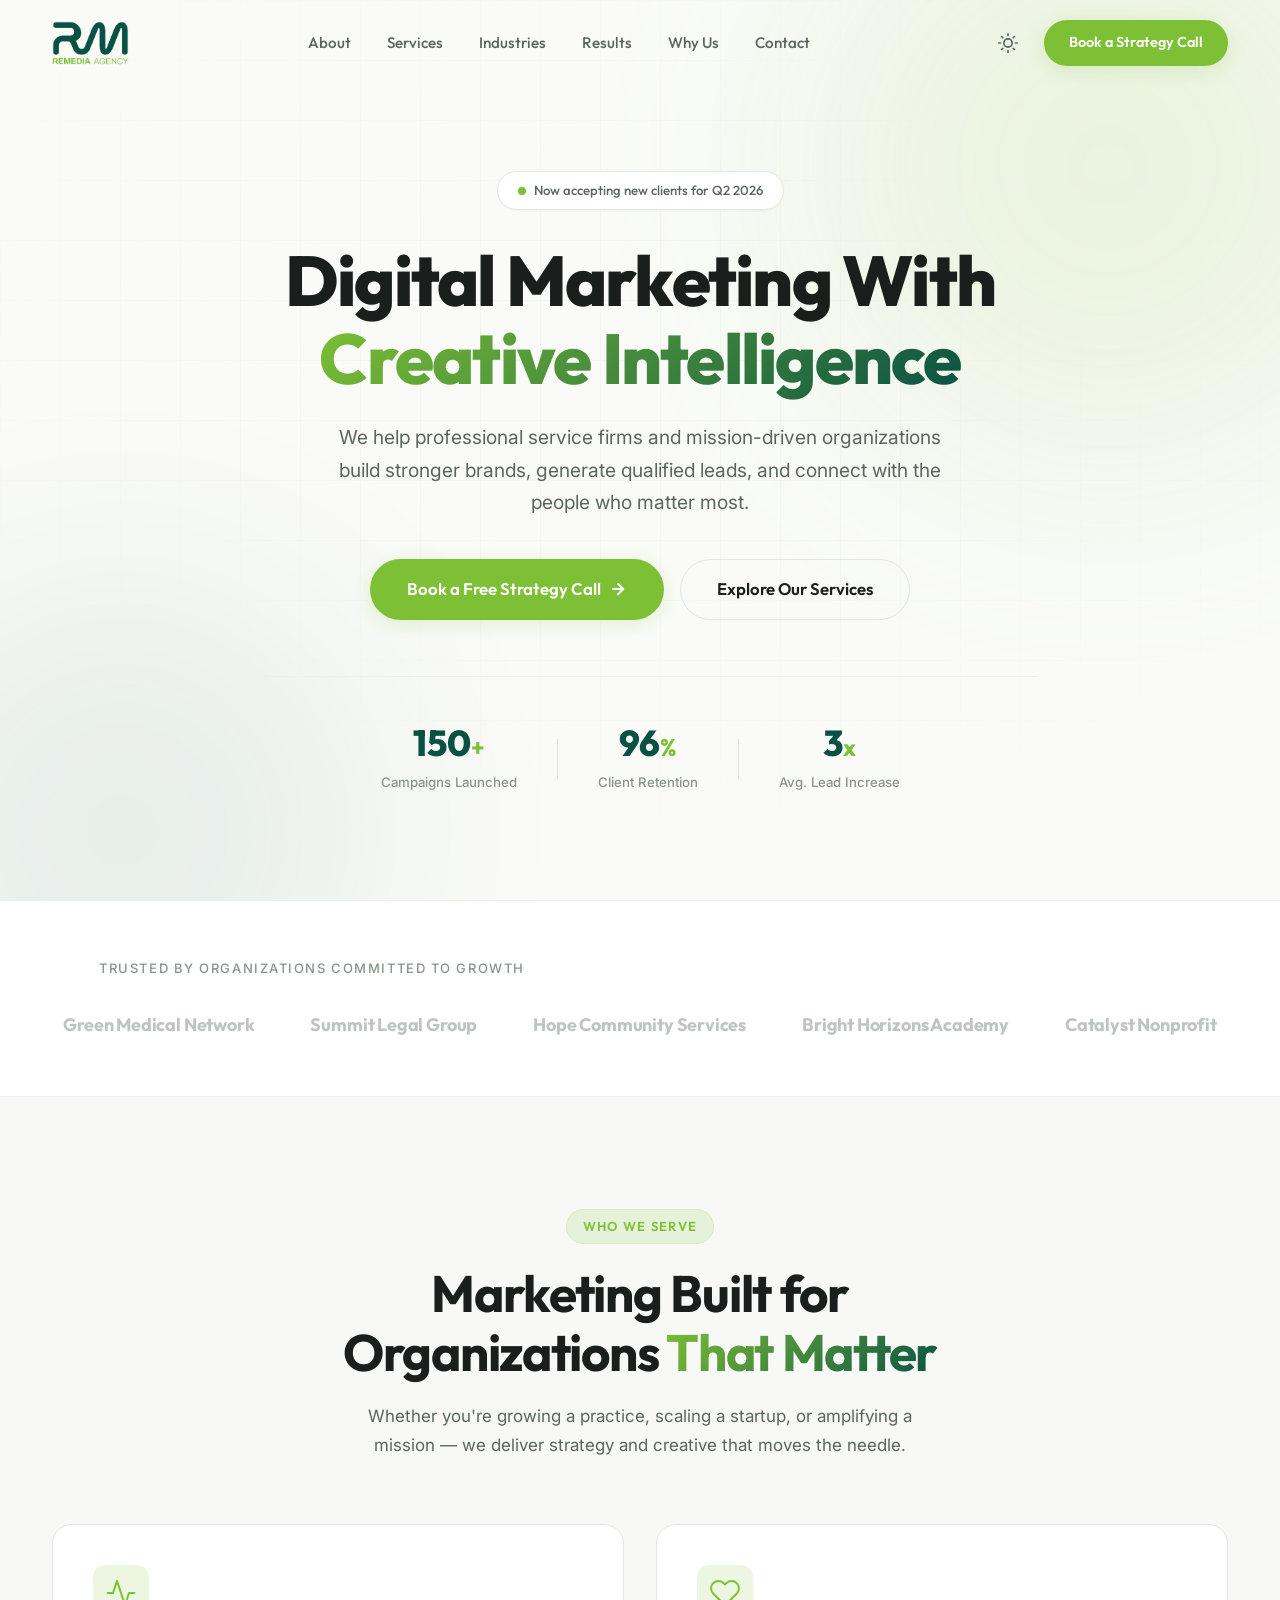
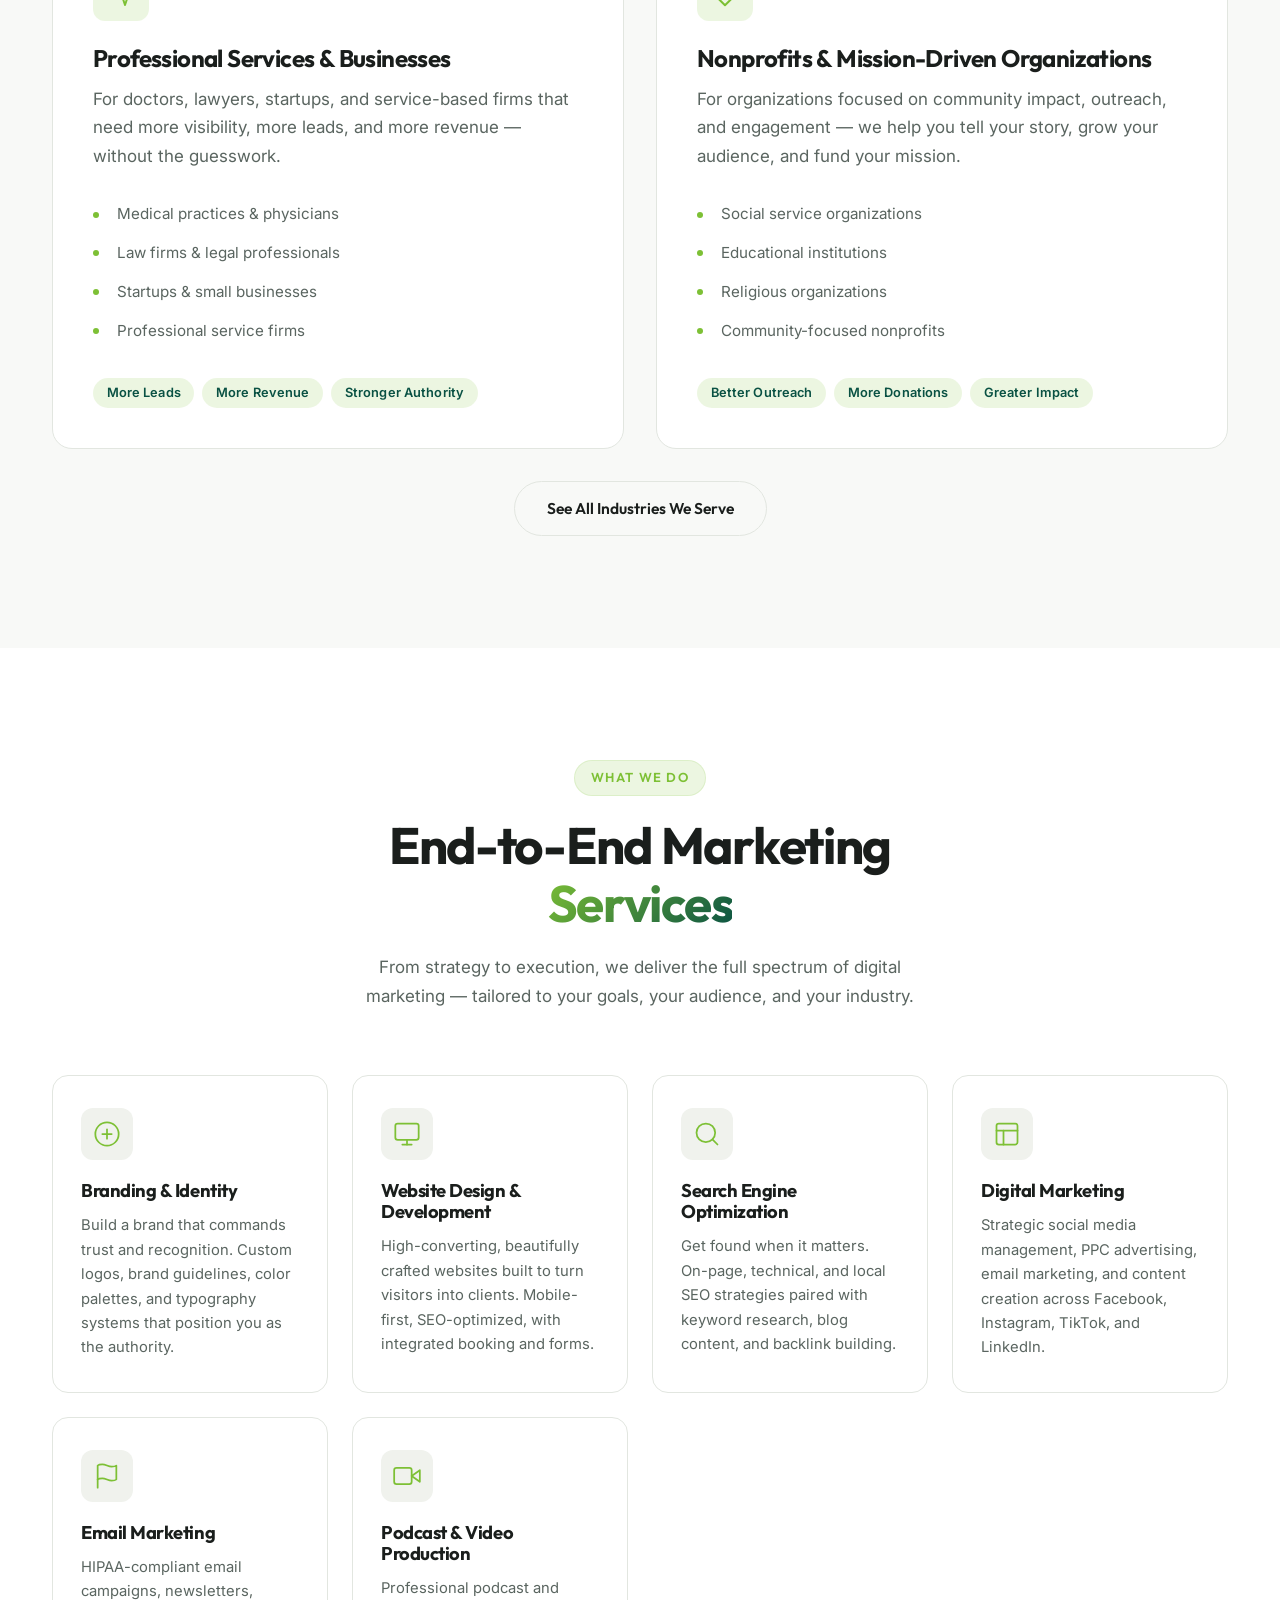
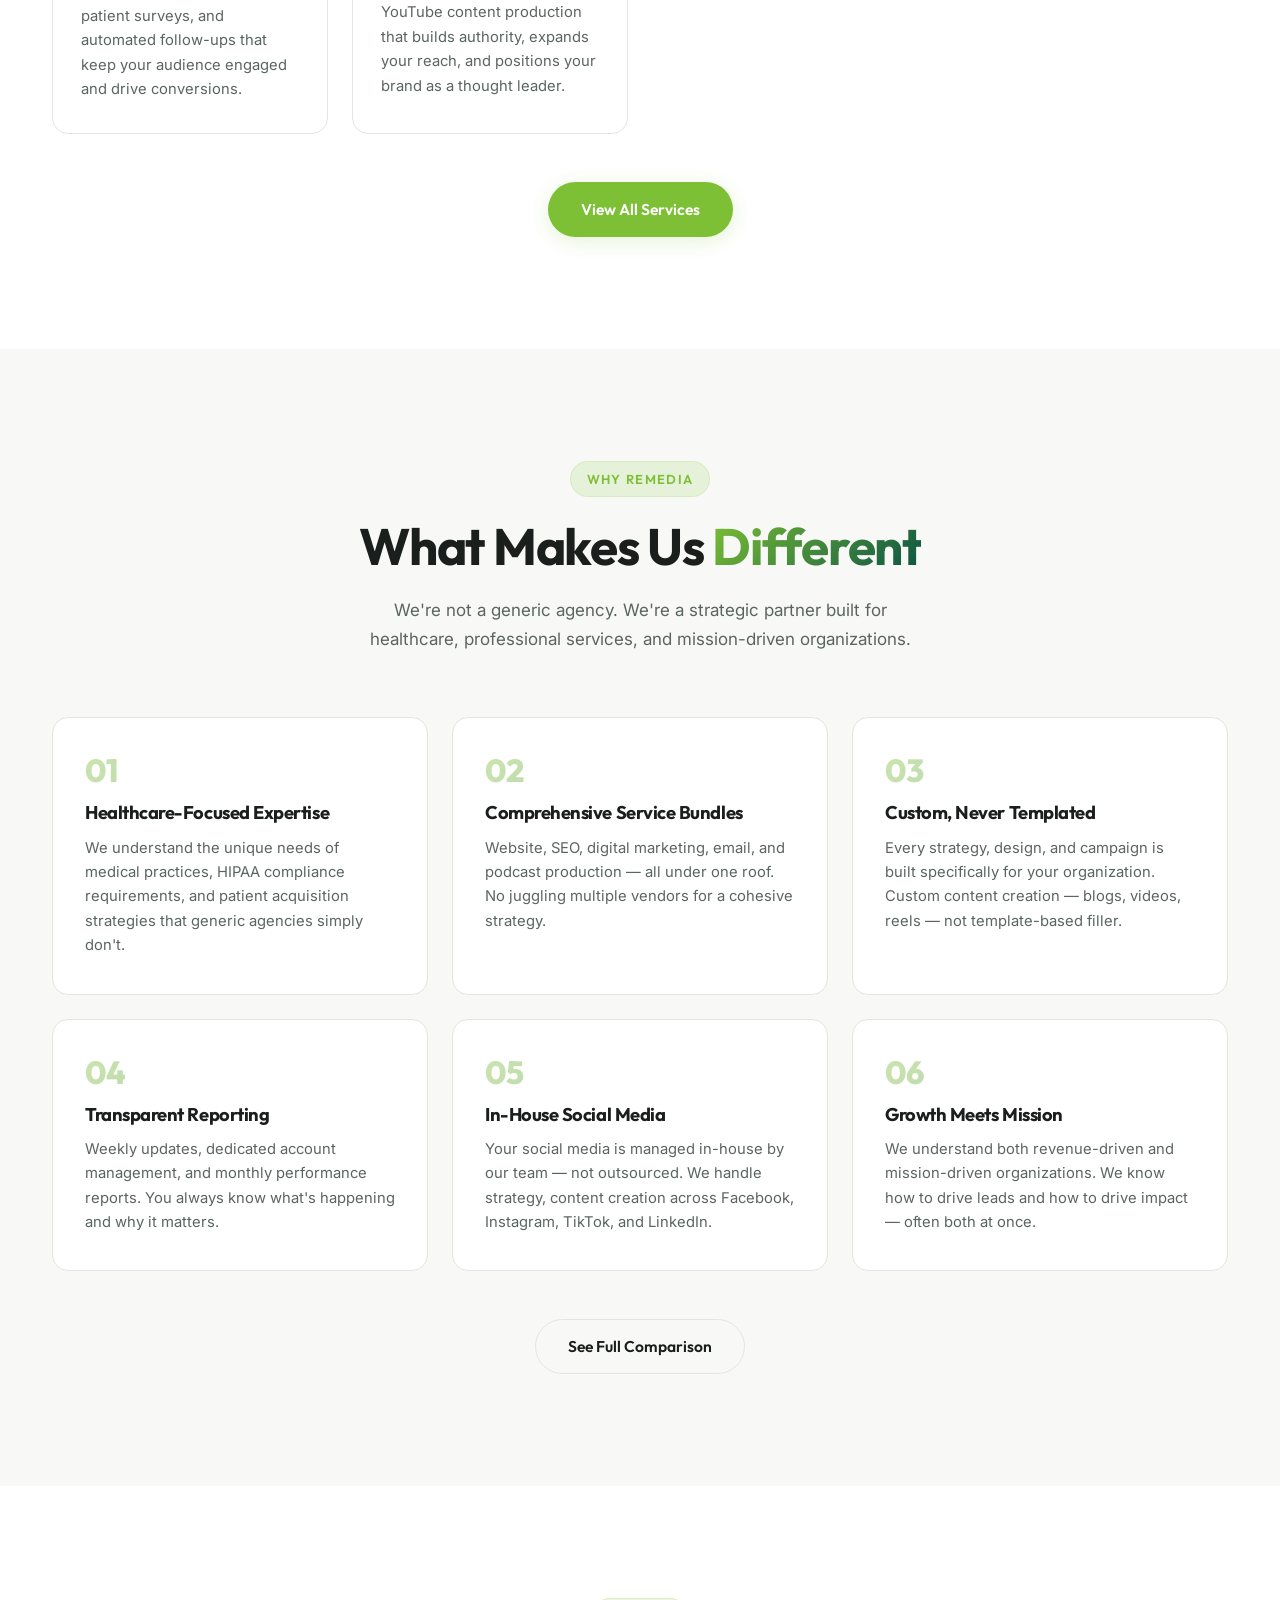
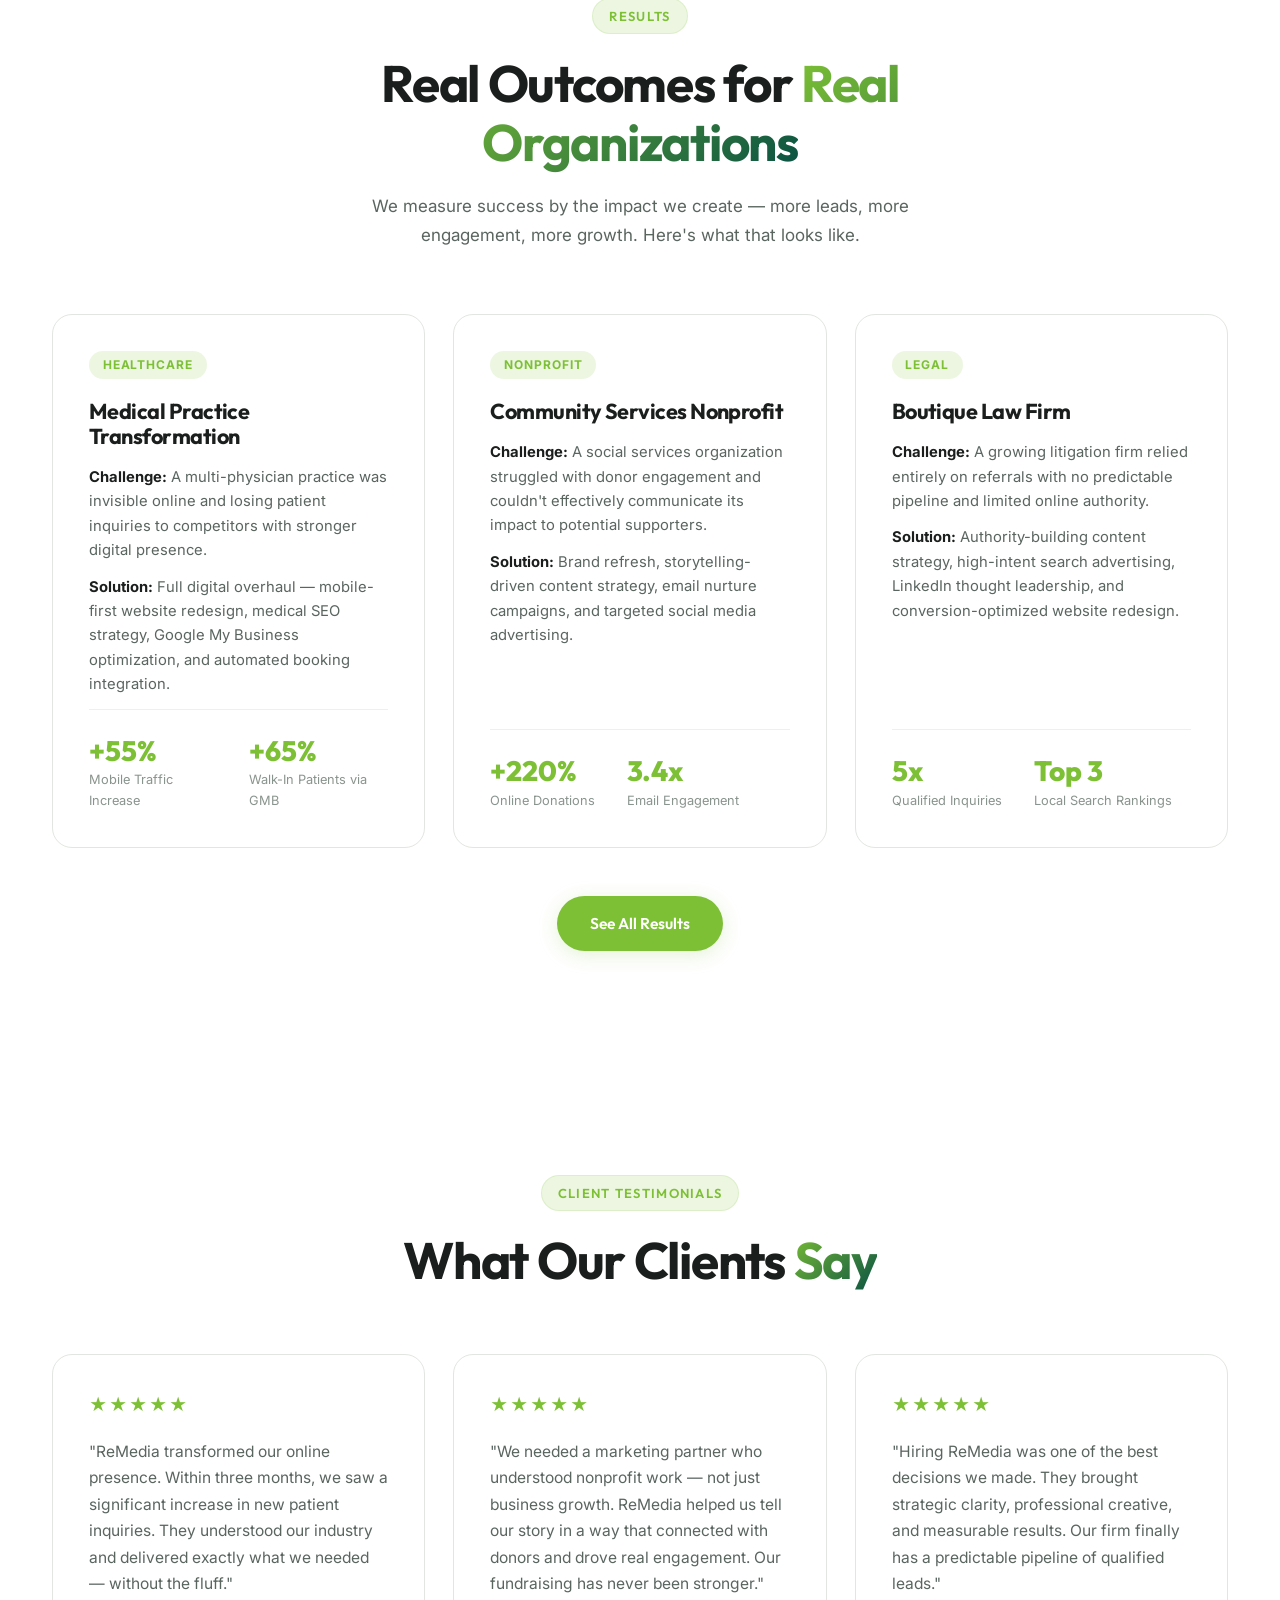
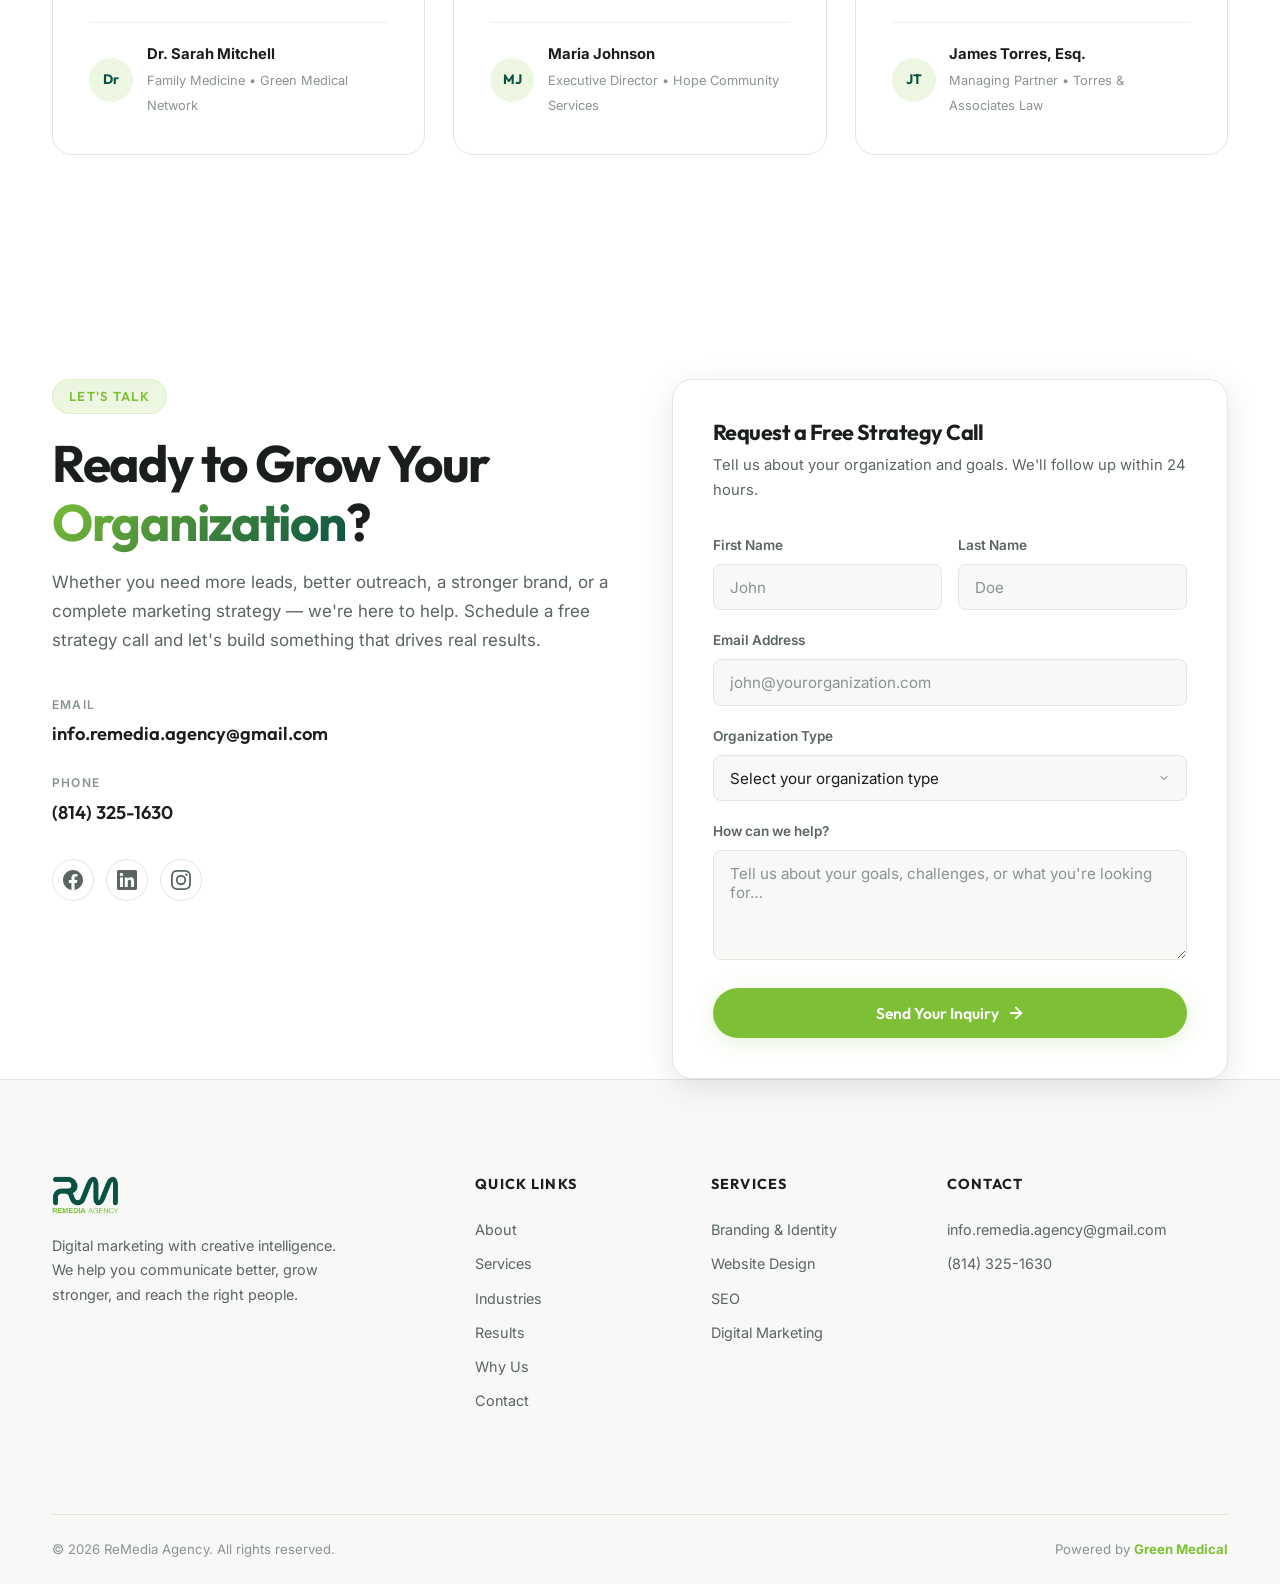
==== index.html @ ec01d097 "Initialize ReMedia Agency website" ====
<!DOCTYPE html>
<html lang="en" data-theme="light">
<head>
  <meta charset="UTF-8">
  <meta name="viewport" content="width=device-width, initial-scale=1.0">
  <title>ReMedia Agency | Strategic Digital Marketing for Growth-Driven Organizations</title>
  <meta name="description" content="ReMedia helps professional service firms and mission-driven nonprofits grow through strategic marketing, branding, web design, SEO, and lead generation. Book a free strategy call.">
  <meta name="keywords" content="digital marketing agency, marketing for doctors, marketing for lawyers, nonprofit marketing, branding, web design, SEO, lead generation">
  <link rel="preconnect" href="https://fonts.googleapis.com">
  <link rel="preconnect" href="https://fonts.gstatic.com" crossorigin>
  <link href="https://fonts.googleapis.com/css2?family=Inter:wght@400;500;600;700&family=Outfit:wght@400;500;600;700;800&display=swap" rel="stylesheet">
  <link rel="stylesheet" href="css/style.css">
</head>
<body>

  <!-- ═══════════════════════════════════════════════════════════ -->
  <!-- NAVBAR                                                      -->
  <!-- ═══════════════════════════════════════════════════════════ -->
  <header id="site-header">
    <div class="container nav-container">
      <a href="index.html" class="logo" aria-label="ReMedia Agency Home">
        <img src="Logo-Remedia Agency(FA)-03.png" alt="ReMedia Agency">
      </a>

      <nav class="nav-links" id="nav-links">
        <a href="about.html">About</a>
        <a href="services.html">Services</a>
        <a href="industries.html">Industries</a>
        <a href="results.html">Results</a>
        <a href="why-remedia.html">Why Us</a>
        <a href="contact.html">Contact</a>
      </nav>

      <div class="nav-actions">
        <button class="theme-toggle" id="theme-toggle" aria-label="Toggle dark mode" title="Toggle dark mode">
          <svg class="icon-sun" width="20" height="20" viewBox="0 0 24 24" fill="none" stroke="currentColor" stroke-width="2" stroke-linecap="round" stroke-linejoin="round"><circle cx="12" cy="12" r="5"/><line x1="12" y1="1" x2="12" y2="3"/><line x1="12" y1="21" x2="12" y2="23"/><line x1="4.22" y1="4.22" x2="5.64" y2="5.64"/><line x1="18.36" y1="18.36" x2="19.78" y2="19.78"/><line x1="1" y1="12" x2="3" y2="12"/><line x1="21" y1="12" x2="23" y2="12"/><line x1="4.22" y1="19.78" x2="5.64" y2="18.36"/><line x1="18.36" y1="5.64" x2="19.78" y2="4.22"/></svg>
          <svg class="icon-moon" width="20" height="20" viewBox="0 0 24 24" fill="none" stroke="currentColor" stroke-width="2" stroke-linecap="round" stroke-linejoin="round"><path d="M21 12.79A9 9 0 1 1 11.21 3 7 7 0 0 0 21 12.79z"/></svg>
        </button>
        <a href="contact.html" class="btn btn-primary nav-cta-btn">Book a Strategy Call</a>
        <button class="hamburger" id="hamburger" aria-label="Open menu" aria-expanded="false">
          <span></span><span></span><span></span>
        </button>
      </div>
    </div>

    <!-- Mobile Menu Overlay -->
    <div class="mobile-menu" id="mobile-menu">
      <nav class="mobile-nav">
        <a href="about.html">About</a>
        <a href="services.html">Services</a>
        <a href="industries.html">Industries</a>
        <a href="results.html">Results</a>
        <a href="why-remedia.html">Why Us</a>
        <a href="contact.html">Contact</a>
        <a href="contact.html" class="btn btn-primary" style="margin-top: 1rem; text-align: center;">Book a Strategy Call</a>
      </nav>
    </div>
  </header>


  <!-- ═══════════════════════════════════════════════════════════ -->
  <!-- 1. HERO SECTION                                             -->
  <!-- ═══════════════════════════════════════════════════════════ -->
  <section class="hero" id="hero">
    <div class="hero-bg-shapes">
      <div class="hero-gradient-orb hero-orb-1"></div>
      <div class="hero-gradient-orb hero-orb-2"></div>
      <div class="hero-grid-pattern"></div>
    </div>
    <div class="container hero-content">
      <div class="hero-badge reveal-on-load">
        <span class="badge-dot"></span>
        Now accepting new clients for Q2 2026
      </div>
      <h1 class="reveal-on-load delay-1">
        Digital Marketing With <span class="text-gradient">Creative Intelligence</span>
      </h1>
      <p class="hero-subtitle reveal-on-load delay-2">
        We help professional service firms and mission-driven organizations build stronger brands, generate qualified leads, and connect with the people who matter most.
      </p>
      <div class="hero-cta reveal-on-load delay-3">
        <a href="contact.html" class="btn btn-primary btn-lg">
          Book a Free Strategy Call
          <svg width="18" height="18" viewBox="0 0 24 24" fill="none" stroke="currentColor" stroke-width="2.5" stroke-linecap="round" stroke-linejoin="round"><line x1="5" y1="12" x2="19" y2="12"/><polyline points="12 5 19 12 12 19"/></svg>
        </a>
        <a href="services.html" class="btn btn-secondary btn-lg">Explore Our Services</a>
      </div>
      <div class="hero-stats reveal-on-load delay-4">
        <div class="hero-stat">
          <span class="hero-stat-number" data-count="150">0</span><span class="hero-stat-suffix">+</span>
          <span class="hero-stat-label">Campaigns Launched</span>
        </div>
        <div class="hero-stat-divider"></div>
        <div class="hero-stat">
          <span class="hero-stat-number" data-count="96">0</span><span class="hero-stat-suffix">%</span>
          <span class="hero-stat-label">Client Retention</span>
        </div>
        <div class="hero-stat-divider"></div>
        <div class="hero-stat">
          <span class="hero-stat-number" data-count="3">0</span><span class="hero-stat-suffix">x</span>
          <span class="hero-stat-label">Avg. Lead Increase</span>
        </div>
      </div>
    </div>
  </section>


  <!-- ═══════════════════════════════════════════════════════════ -->
  <!-- 2. TRUST / CREDIBILITY BAR                                  -->
  <!-- ═══════════════════════════════════════════════════════════ -->
  <section class="trust-bar">
    <div class="container">
      <p class="trust-label">Trusted by organizations committed to growth</p>
      <div class="trust-logos">
        <div class="trust-logo-item">Green Medical Network</div>
        <div class="trust-logo-item">Summit Legal Group</div>
        <div class="trust-logo-item">Hope Community Services</div>
        <div class="trust-logo-item">Bright Horizons Academy</div>
        <div class="trust-logo-item">Catalyst Nonprofit</div>
      </div>
    </div>
  </section>


  <!-- ═══════════════════════════════════════════════════════════ -->
  <!-- 3. AUDIENCE FIT SECTION                                     -->
  <!-- ═══════════════════════════════════════════════════════════ -->
  <section class="audience" id="audience">
    <div class="container">
      <div class="section-header reveal">
        <span class="section-tag">Who We Serve</span>
        <h2>Marketing Built for Organizations <span class="text-gradient">That Matter</span></h2>
        <p>Whether you're growing a practice, scaling a startup, or amplifying a mission — we deliver strategy and creative that moves the needle.</p>
      </div>

      <div class="audience-grid">
        <!-- For-Profit Card -->
        <div class="audience-card reveal">
          <div class="audience-card-icon">
            <svg width="32" height="32" viewBox="0 0 24 24" fill="none" stroke="currentColor" stroke-width="1.5" stroke-linecap="round" stroke-linejoin="round"><path d="M22 12h-4l-3 9L9 3l-3 9H2"/></svg>
          </div>
          <h3>Professional Services & Businesses</h3>
          <p>For doctors, lawyers, startups, and service-based firms that need more visibility, more leads, and more revenue — without the guesswork.</p>
          <ul class="audience-list">
            <li>Medical practices & physicians</li>
            <li>Law firms & legal professionals</li>
            <li>Startups & small businesses</li>
            <li>Professional service firms</li>
          </ul>
          <div class="audience-outcomes">
            <span class="outcome-tag">More Leads</span>
            <span class="outcome-tag">More Revenue</span>
            <span class="outcome-tag">Stronger Authority</span>
          </div>
        </div>

        <!-- Nonprofit Card -->
        <div class="audience-card reveal" style="transition-delay: 0.15s;">
          <div class="audience-card-icon">
            <svg width="32" height="32" viewBox="0 0 24 24" fill="none" stroke="currentColor" stroke-width="1.5" stroke-linecap="round" stroke-linejoin="round"><path d="M20.84 4.61a5.5 5.5 0 0 0-7.78 0L12 5.67l-1.06-1.06a5.5 5.5 0 0 0-7.78 7.78l1.06 1.06L12 21.23l7.78-7.78 1.06-1.06a5.5 5.5 0 0 0 0-7.78z"/></svg>
          </div>
          <h3>Nonprofits & Mission-Driven Organizations</h3>
          <p>For organizations focused on community impact, outreach, and engagement — we help you tell your story, grow your audience, and fund your mission.</p>
          <ul class="audience-list">
            <li>Social service organizations</li>
            <li>Educational institutions</li>
            <li>Religious organizations</li>
            <li>Community-focused nonprofits</li>
          </ul>
          <div class="audience-outcomes">
            <span class="outcome-tag">Better Outreach</span>
            <span class="outcome-tag">More Donations</span>
            <span class="outcome-tag">Greater Impact</span>
          </div>
        </div>
      </div>

      <div class="services-cta reveal" style="margin-top: 2rem;">
        <a href="industries.html" class="btn btn-secondary">See All Industries We Serve</a>
      </div>
    </div>
  </section>


  <!-- ═══════════════════════════════════════════════════════════ -->
  <!-- 4. SERVICES OVERVIEW                                        -->
  <!-- ═══════════════════════════════════════════════════════════ -->
  <section class="services" id="services">
    <div class="container">
      <div class="section-header reveal">
        <span class="section-tag">What We Do</span>
        <h2>End-to-End Marketing <span class="text-gradient">Services</span></h2>
        <p>From strategy to execution, we deliver the full spectrum of digital marketing — tailored to your goals, your audience, and your industry.</p>
      </div>

      <div class="services-grid">
        <a href="services/branding.html" class="service-card reveal" style="text-decoration:none;">
          <div class="service-icon">
            <svg width="28" height="28" viewBox="0 0 24 24" fill="none" stroke="currentColor" stroke-width="1.5" stroke-linecap="round" stroke-linejoin="round"><circle cx="12" cy="12" r="10"/><path d="M8 12h8"/><path d="M12 8v8"/></svg>
          </div>
          <h3>Branding & Identity</h3>
          <p>Build a brand that commands trust and recognition. Custom logos, brand guidelines, color palettes, and typography systems that position you as the authority.</p>
        </a>

        <a href="services/website-design.html" class="service-card reveal" style="text-decoration:none;transition-delay: 0.05s;">
          <div class="service-icon">
            <svg width="28" height="28" viewBox="0 0 24 24" fill="none" stroke="currentColor" stroke-width="1.5" stroke-linecap="round" stroke-linejoin="round"><rect x="2" y="3" width="20" height="14" rx="2" ry="2"/><line x1="8" y1="21" x2="16" y2="21"/><line x1="12" y1="17" x2="12" y2="21"/></svg>
          </div>
          <h3>Website Design & Development</h3>
          <p>High-converting, beautifully crafted websites built to turn visitors into clients. Mobile-first, SEO-optimized, with integrated booking and forms.</p>
        </a>

        <a href="services/seo.html" class="service-card reveal" style="text-decoration:none;transition-delay: 0.1s;">
          <div class="service-icon">
            <svg width="28" height="28" viewBox="0 0 24 24" fill="none" stroke="currentColor" stroke-width="1.5" stroke-linecap="round" stroke-linejoin="round"><circle cx="11" cy="11" r="8"/><line x1="21" y1="21" x2="16.65" y2="16.65"/></svg>
          </div>
          <h3>Search Engine Optimization</h3>
          <p>Get found when it matters. On-page, technical, and local SEO strategies paired with keyword research, blog content, and backlink building.</p>
        </a>

        <a href="services/digital-marketing.html" class="service-card reveal" style="text-decoration:none;transition-delay: 0.15s;">
          <div class="service-icon">
            <svg width="28" height="28" viewBox="0 0 24 24" fill="none" stroke="currentColor" stroke-width="1.5" stroke-linecap="round" stroke-linejoin="round"><rect x="3" y="3" width="18" height="18" rx="2" ry="2"/><line x1="3" y1="9" x2="21" y2="9"/><line x1="9" y1="21" x2="9" y2="9"/></svg>
          </div>
          <h3>Digital Marketing</h3>
          <p>Strategic social media management, PPC advertising, email marketing, and content creation across Facebook, Instagram, TikTok, and LinkedIn.</p>
        </a>

        <div class="service-card reveal" style="transition-delay: 0.2s;">
          <div class="service-icon">
            <svg width="28" height="28" viewBox="0 0 24 24" fill="none" stroke="currentColor" stroke-width="1.5" stroke-linecap="round" stroke-linejoin="round"><path d="M4 15s1-1 4-1 5 2 8 2 4-1 4-1V3s-1 1-4 1-5-2-8-2-4 1-4 1z"/><line x1="4" y1="22" x2="4" y2="15"/></svg>
          </div>
          <h3>Email Marketing</h3>
          <p>HIPAA-compliant email campaigns, newsletters, patient surveys, and automated follow-ups that keep your audience engaged and drive conversions.</p>
        </div>

        <div class="service-card reveal" style="transition-delay: 0.25s;">
          <div class="service-icon">
            <svg width="28" height="28" viewBox="0 0 24 24" fill="none" stroke="currentColor" stroke-width="1.5" stroke-linecap="round" stroke-linejoin="round"><polygon points="23 7 16 12 23 17 23 7"/><rect x="1" y="5" width="15" height="14" rx="2" ry="2"/></svg>
          </div>
          <h3>Podcast & Video Production</h3>
          <p>Professional podcast and YouTube content production that builds authority, expands your reach, and positions your brand as a thought leader.</p>
        </div>
      </div>

      <div class="services-cta reveal">
        <a href="services.html" class="btn btn-primary">View All Services</a>
      </div>
    </div>
  </section>


  <!-- ═══════════════════════════════════════════════════════════ -->
  <!-- 5. WHY REMEDIA (Compact)                                    -->
  <!-- ═══════════════════════════════════════════════════════════ -->
  <section class="why-remedia" id="why-remedia">
    <div class="container">
      <div class="section-header reveal">
        <span class="section-tag">Why ReMedia</span>
        <h2>What Makes Us <span class="text-gradient">Different</span></h2>
        <p>We're not a generic agency. We're a strategic partner built for healthcare, professional services, and mission-driven organizations.</p>
      </div>

      <div class="why-grid">
        <div class="why-card reveal">
          <div class="why-number">01</div>
          <h3>Healthcare-Focused Expertise</h3>
          <p>We understand the unique needs of medical practices, HIPAA compliance requirements, and patient acquisition strategies that generic agencies simply don't.</p>
        </div>
        <div class="why-card reveal" style="transition-delay: 0.05s;">
          <div class="why-number">02</div>
          <h3>Comprehensive Service Bundles</h3>
          <p>Website, SEO, digital marketing, email, and podcast production — all under one roof. No juggling multiple vendors for a cohesive strategy.</p>
        </div>
        <div class="why-card reveal" style="transition-delay: 0.1s;">
          <div class="why-number">03</div>
          <h3>Custom, Never Templated</h3>
          <p>Every strategy, design, and campaign is built specifically for your organization. Custom content creation — blogs, videos, reels — not template-based filler.</p>
        </div>
        <div class="why-card reveal" style="transition-delay: 0.15s;">
          <div class="why-number">04</div>
          <h3>Transparent Reporting</h3>
          <p>Weekly updates, dedicated account management, and monthly performance reports. You always know what's happening and why it matters.</p>
        </div>
        <div class="why-card reveal" style="transition-delay: 0.2s;">
          <div class="why-number">05</div>
          <h3>In-House Social Media</h3>
          <p>Your social media is managed in-house by our team — not outsourced. We handle strategy, content creation across Facebook, Instagram, TikTok, and LinkedIn.</p>
        </div>
        <div class="why-card reveal" style="transition-delay: 0.25s;">
          <div class="why-number">06</div>
          <h3>Growth Meets Mission</h3>
          <p>We understand both revenue-driven and mission-driven organizations. We know how to drive leads and how to drive impact — often both at once.</p>
        </div>
      </div>

      <div class="services-cta reveal">
        <a href="why-remedia.html" class="btn btn-secondary">See Full Comparison</a>
      </div>
    </div>
  </section>


  <!-- ═══════════════════════════════════════════════════════════ -->
  <!-- 6. RESULTS SNAPSHOT                                         -->
  <!-- ═══════════════════════════════════════════════════════════ -->
  <section class="results" id="results">
    <div class="container">
      <div class="section-header reveal">
        <span class="section-tag">Results</span>
        <h2>Real Outcomes for <span class="text-gradient">Real Organizations</span></h2>
        <p>We measure success by the impact we create — more leads, more engagement, more growth. Here's what that looks like.</p>
      </div>

      <div class="results-grid">
        <!-- Case Study 1 - Healthcare -->
        <div class="result-card reveal">
          <div class="result-tag">Healthcare</div>
          <h3>Medical Practice Transformation</h3>
          <p class="result-challenge"><strong>Challenge:</strong> A multi-physician practice was invisible online and losing patient inquiries to competitors with stronger digital presence.</p>
          <p class="result-solution"><strong>Solution:</strong> Full digital overhaul — mobile-first website redesign, medical SEO strategy, Google My Business optimization, and automated booking integration.</p>
          <div class="result-metrics">
            <div class="result-metric">
              <span class="result-metric-value">+55%</span>
              <span class="result-metric-label">Mobile Traffic Increase</span>
            </div>
            <div class="result-metric">
              <span class="result-metric-value">+65%</span>
              <span class="result-metric-label">Walk-In Patients via GMB</span>
            </div>
          </div>
        </div>

        <!-- Case Study 2 - Nonprofit -->
        <div class="result-card reveal" style="transition-delay: 0.1s;">
          <div class="result-tag">Nonprofit</div>
          <h3>Community Services Nonprofit</h3>
          <p class="result-challenge"><strong>Challenge:</strong> A social services organization struggled with donor engagement and couldn't effectively communicate its impact to potential supporters.</p>
          <p class="result-solution"><strong>Solution:</strong> Brand refresh, storytelling-driven content strategy, email nurture campaigns, and targeted social media advertising.</p>
          <div class="result-metrics">
            <div class="result-metric">
              <span class="result-metric-value">+220%</span>
              <span class="result-metric-label">Online Donations</span>
            </div>
            <div class="result-metric">
              <span class="result-metric-value">3.4x</span>
              <span class="result-metric-label">Email Engagement</span>
            </div>
          </div>
        </div>

        <!-- Case Study 3 - Legal -->
        <div class="result-card reveal" style="transition-delay: 0.2s;">
          <div class="result-tag">Legal</div>
          <h3>Boutique Law Firm</h3>
          <p class="result-challenge"><strong>Challenge:</strong> A growing litigation firm relied entirely on referrals with no predictable pipeline and limited online authority.</p>
          <p class="result-solution"><strong>Solution:</strong> Authority-building content strategy, high-intent search advertising, LinkedIn thought leadership, and conversion-optimized website redesign.</p>
          <div class="result-metrics">
            <div class="result-metric">
              <span class="result-metric-value">5x</span>
              <span class="result-metric-label">Qualified Inquiries</span>
            </div>
            <div class="result-metric">
              <span class="result-metric-value">Top 3</span>
              <span class="result-metric-label">Local Search Rankings</span>
            </div>
          </div>
        </div>
      </div>

      <div class="services-cta reveal">
        <a href="results.html" class="btn btn-primary">See All Results</a>
      </div>
    </div>
  </section>


  <!-- ═══════════════════════════════════════════════════════════ -->
  <!-- 7. TESTIMONIALS SECTION                                     -->
  <!-- ═══════════════════════════════════════════════════════════ -->
  <section class="testimonials" id="testimonials">
    <div class="container">
      <div class="section-header reveal">
        <span class="section-tag">Client Testimonials</span>
        <h2>What Our Clients <span class="text-gradient">Say</span></h2>
      </div>

      <div class="testimonials-grid">
        <div class="testimonial-card reveal">
          <div class="testimonial-stars">★★★★★</div>
          <blockquote>
            "ReMedia transformed our online presence. Within three months, we saw a significant increase in new patient inquiries. They understood our industry and delivered exactly what we needed — without the fluff."
          </blockquote>
          <div class="testimonial-author">
            <div class="testimonial-avatar">Dr</div>
            <div>
              <strong>Dr. Sarah Mitchell</strong>
              <span>Family Medicine • Green Medical Network</span>
            </div>
          </div>
        </div>

        <div class="testimonial-card reveal" style="transition-delay: 0.1s;">
          <div class="testimonial-stars">★★★★★</div>
          <blockquote>
            "We needed a marketing partner who understood nonprofit work — not just business growth. ReMedia helped us tell our story in a way that connected with donors and drove real engagement. Our fundraising has never been stronger."
          </blockquote>
          <div class="testimonial-author">
            <div class="testimonial-avatar">MJ</div>
            <div>
              <strong>Maria Johnson</strong>
              <span>Executive Director • Hope Community Services</span>
            </div>
          </div>
        </div>

        <div class="testimonial-card reveal" style="transition-delay: 0.2s;">
          <div class="testimonial-stars">★★★★★</div>
          <blockquote>
            "Hiring ReMedia was one of the best decisions we made. They brought strategic clarity, professional creative, and measurable results. Our firm finally has a predictable pipeline of qualified leads."
          </blockquote>
          <div class="testimonial-author">
            <div class="testimonial-avatar">JT</div>
            <div>
              <strong>James Torres, Esq.</strong>
              <span>Managing Partner • Torres & Associates Law</span>
            </div>
          </div>
        </div>
      </div>
    </div>
  </section>


  <!-- ═══════════════════════════════════════════════════════════ -->
  <!-- 8. FINAL CTA SECTION                                       -->
  <!-- ═══════════════════════════════════════════════════════════ -->
  <section class="final-cta" id="contact">
    <div class="container">
      <div class="final-cta-grid">
        <div class="final-cta-content reveal">
          <span class="section-tag">Let's Talk</span>
          <h2>Ready to Grow Your <span class="text-gradient">Organization</span>?</h2>
          <p>Whether you need more leads, better outreach, a stronger brand, or a complete marketing strategy — we're here to help. Schedule a free strategy call and let's build something that drives real results.</p>
          
          <div class="contact-details">
            <div class="contact-detail">
              <div class="contact-detail-label">Email</div>
              <a href="mailto:info.remedia.agency@gmail.com" class="contact-detail-value">info.remedia.agency@gmail.com</a>
            </div>
            <div class="contact-detail">
              <div class="contact-detail-label">Phone</div>
              <a href="tel:8143251630" class="contact-detail-value">(814) 325-1630</a>
            </div>
          </div>

          <div class="contact-social">
            <a href="#" class="social-icon" aria-label="Facebook">
              <svg width="20" height="20" viewBox="0 0 24 24" fill="currentColor"><path d="M24 12.073c0-6.627-5.373-12-12-12s-12 5.373-12 12c0 5.99 4.388 10.954 10.125 11.854v-8.385H7.078v-3.47h3.047V9.43c0-3.007 1.792-4.669 4.533-4.669 1.312 0 2.686.235 2.686.235v2.953H15.83c-1.491 0-1.956.925-1.956 1.874v2.25h3.328l-.532 3.47h-2.796v8.385C19.612 23.027 24 18.062 24 12.073z"/></svg>
            </a>
            <a href="#" class="social-icon" aria-label="LinkedIn">
              <svg width="20" height="20" viewBox="0 0 24 24" fill="currentColor"><path d="M20.447 20.452h-3.554v-5.569c0-1.328-.027-3.037-1.852-3.037-1.853 0-2.136 1.445-2.136 2.939v5.667H9.351V9h3.414v1.561h.046c.477-.9 1.637-1.85 3.37-1.85 3.601 0 4.267 2.37 4.267 5.455v6.286zM5.337 7.433c-1.144 0-2.063-.926-2.063-2.065 0-1.138.92-2.063 2.063-2.063 1.14 0 2.064.925 2.064 2.063 0 1.139-.925 2.065-2.064 2.065zm1.782 13.019H3.555V9h3.564v11.452zM22.225 0H1.771C.792 0 0 .774 0 1.729v20.542C0 23.227.792 24 1.771 24h20.451C23.2 24 24 23.227 24 22.271V1.729C24 .774 23.2 0 22.222 0h.003z"/></svg>
            </a>
            <a href="#" class="social-icon" aria-label="Instagram">
              <svg width="20" height="20" viewBox="0 0 24 24" fill="currentColor"><path d="M12 2.163c3.204 0 3.584.012 4.85.07 3.252.148 4.771 1.691 4.919 4.919.058 1.265.069 1.645.069 4.849 0 3.205-.012 3.584-.069 4.849-.149 3.225-1.664 4.771-4.919 4.919-1.266.058-1.644.07-4.85.07-3.204 0-3.584-.012-4.849-.07-3.26-.149-4.771-1.699-4.919-4.92-.058-1.265-.07-1.644-.07-4.849 0-3.204.013-3.583.07-4.849.149-3.227 1.664-4.771 4.919-4.919 1.266-.057 1.645-.069 4.849-.069zM12 0C8.741 0 8.333.014 7.053.072 2.695.272.273 2.69.073 7.052.014 8.333 0 8.741 0 12c0 3.259.014 3.668.072 4.948.2 4.358 2.618 6.78 6.98 6.98C8.333 23.986 8.741 24 12 24c3.259 0 3.668-.014 4.948-.072 4.354-.2 6.782-2.618 6.979-6.98.059-1.28.073-1.689.073-4.948 0-3.259-.014-3.667-.072-4.947-.196-4.354-2.617-6.78-6.979-6.98C15.668.014 15.259 0 12 0zm0 5.838a6.162 6.162 0 100 12.324 6.162 6.162 0 000-12.324zM12 16a4 4 0 110-8 4 4 0 010 8zm6.406-11.845a1.44 1.44 0 100 2.881 1.44 1.44 0 000-2.881z"/></svg>
            </a>
          </div>
        </div>

        <div class="final-cta-form reveal" style="transition-delay: 0.15s;">
          <div class="form-card">
            <h3>Request a Free Strategy Call</h3>
            <p>Tell us about your organization and goals. We'll follow up within 24 hours.</p>
            <form id="contact-form">
              <div class="form-row">
                <div class="form-group">
                  <label for="first-name">First Name</label>
                  <input type="text" id="first-name" class="form-control" required placeholder="John">
                </div>
                <div class="form-group">
                  <label for="last-name">Last Name</label>
                  <input type="text" id="last-name" class="form-control" required placeholder="Doe">
                </div>
              </div>
              <div class="form-group">
                <label for="email">Email Address</label>
                <input type="email" id="email" class="form-control" required placeholder="john@yourorganization.com">
              </div>
              <div class="form-group">
                <label for="org-type">Organization Type</label>
                <select id="org-type" class="form-control" required>
                  <option value="" disabled selected>Select your organization type</option>
                  <option value="medical">Medical Practice / Healthcare</option>
                  <option value="legal">Law Firm / Legal Services</option>
                  <option value="startup">Startup / Small Business</option>
                  <option value="professional">Professional Services</option>
                  <option value="nonprofit-social">Nonprofit — Social Services</option>
                  <option value="nonprofit-education">Nonprofit — Education</option>
                  <option value="nonprofit-religious">Nonprofit — Religious / Faith-Based</option>
                  <option value="nonprofit-community">Nonprofit — Community Organization</option>
                  <option value="other">Other</option>
                </select>
              </div>
              <div class="form-group">
                <label for="message">How can we help?</label>
                <textarea id="message" class="form-control" required placeholder="Tell us about your goals, challenges, or what you're looking for…"></textarea>
              </div>
              <button type="submit" class="btn btn-primary btn-full">
                Send Your Inquiry
                <svg width="18" height="18" viewBox="0 0 24 24" fill="none" stroke="currentColor" stroke-width="2.5" stroke-linecap="round" stroke-linejoin="round"><line x1="5" y1="12" x2="19" y2="12"/><polyline points="12 5 19 12 12 19"/></svg>
              </button>
            </form>
          </div>
        </div>
      </div>
    </div>
  </section>


  <!-- ═══════════════════════════════════════════════════════════ -->
  <!-- 9. FOOTER                                                   -->
  <!-- ═══════════════════════════════════════════════════════════ -->
  <footer class="site-footer">
    <div class="container">
      <div class="footer-grid">
        <div class="footer-brand">
          <img src="Logo-Remedia Agency(FA)-03.png" alt="ReMedia Agency" class="footer-logo">
          <p>Digital marketing with creative intelligence. We help you communicate better, grow stronger, and reach the right people.</p>
        </div>
        <div class="footer-links">
          <h4>Quick Links</h4>
          <a href="about.html">About</a>
          <a href="services.html">Services</a>
          <a href="industries.html">Industries</a>
          <a href="results.html">Results</a>
          <a href="why-remedia.html">Why Us</a>
          <a href="contact.html">Contact</a>
        </div>
        <div class="footer-links">
          <h4>Services</h4>
          <a href="services/branding.html">Branding & Identity</a>
          <a href="services/website-design.html">Website Design</a>
          <a href="services/seo.html">SEO</a>
          <a href="services/digital-marketing.html">Digital Marketing</a>
        </div>
        <div class="footer-links">
          <h4>Contact</h4>
          <a href="mailto:info.remedia.agency@gmail.com">info.remedia.agency@gmail.com</a>
          <a href="tel:8143251630">(814) 325-1630</a>
        </div>
      </div>
      <div class="footer-bottom">
        <div>&copy; 2026 ReMedia Agency. All rights reserved.</div>
        <div>Powered by <strong>Green Medical</strong></div>
      </div>
    </div>
  </footer>

  <script src="js/main.js"></script>
</body>
</html>
---- css/style.css ----
/* ═══════════════════════════════════════════════════════════════
   ReMedia Agency — Premium Design System
   ═══════════════════════════════════════════════════════════════ */

@import url('https://fonts.googleapis.com/css2?family=Inter:wght@400;500;600;700&family=Outfit:wght@400;500;600;700;800&display=swap');

/* ─── Design Tokens ─────────────────────────────────────────── */
:root {
  /* Brand Colors */
  --brand-primary: #7dc035;
  --brand-primary-dark: #6aab2a;
  --brand-primary-light: #95d054;
  --brand-secondary: #095143;
  --brand-secondary-dark: #063a30;
  --brand-secondary-light: #0c6b58;
  --brand-glow: rgba(125, 192, 53, 0.15);
  --brand-glow-strong: rgba(125, 192, 53, 0.25);

  /* Light Theme (default) */
  --bg-primary: #ffffff;
  --bg-secondary: #f8f9f7;
  --bg-tertiary: #f0f2ed;
  --bg-hero: #fafbf8;
  --surface: #ffffff;
  --surface-raised: #ffffff;
  --surface-hover: #f5f6f3;

  --text-primary: #1a1e1c;
  --text-secondary: #5a6560;
  --text-tertiary: #8a948e;
  --text-on-brand: #ffffff;

  --border-color: #e2e6e0;
  --border-light: #eef0ec;
  --border-hover: #c8cec5;

  --glass-bg: rgba(255, 255, 255, 0.85);
  --glass-border: rgba(0, 0, 0, 0.06);

  --shadow-xs: 0 1px 2px rgba(0, 0, 0, 0.04);
  --shadow-sm: 0 2px 8px rgba(0, 0, 0, 0.06);
  --shadow-md: 0 4px 16px rgba(0, 0, 0, 0.08);
  --shadow-lg: 0 8px 32px rgba(0, 0, 0, 0.10);
  --shadow-xl: 0 16px 48px rgba(0, 0, 0, 0.12);
  --shadow-brand: 0 4px 20px rgba(125, 192, 53, 0.2);

  /* Typography */
  --font-heading: 'Outfit', -apple-system, sans-serif;
  --font-body: 'Inter', -apple-system, sans-serif;

  /* Spacing */
  --space-xs: 0.5rem;
  --space-sm: 1rem;
  --space-md: 1.5rem;
  --space-lg: 2.5rem;
  --space-xl: 4rem;
  --space-2xl: 6rem;
  --space-3xl: 8rem;
  --section-padding: 7rem;

  /* Layout */
  --max-width: 1240px;
  --max-width-narrow: 800px;

  /* Radii */
  --radius-xs: 6px;
  --radius-sm: 8px;
  --radius-md: 12px;
  --radius-lg: 16px;
  --radius-xl: 20px;
  --radius-2xl: 24px;
  --radius-full: 9999px;

  /* Transitions */
  --ease-out: cubic-bezier(0.22, 1, 0.36, 1);
  --ease-spring: cubic-bezier(0.34, 1.56, 0.64, 1);
  --transition-fast: 0.2s var(--ease-out);
  --transition-base: 0.35s var(--ease-out);
  --transition-slow: 0.6s var(--ease-out);
}

/* ─── Dark Theme ────────────────────────────────────────────── */
[data-theme="dark"] {
  --bg-primary: #0c100e;
  --bg-secondary: #141a16;
  --bg-tertiary: #1a221d;
  --bg-hero: #0e1310;
  --surface: #1a221d;
  --surface-raised: #1e2822;
  --surface-hover: #222d27;

  --text-primary: #f0f2ed;
  --text-secondary: #a0aea5;
  --text-tertiary: #6b7a72;

  --border-color: rgba(255, 255, 255, 0.08);
  --border-light: rgba(255, 255, 255, 0.05);
  --border-hover: rgba(255, 255, 255, 0.15);

  --glass-bg: rgba(12, 16, 14, 0.85);
  --glass-border: rgba(255, 255, 255, 0.06);

  --shadow-xs: 0 1px 2px rgba(0, 0, 0, 0.2);
  --shadow-sm: 0 2px 8px rgba(0, 0, 0, 0.3);
  --shadow-md: 0 4px 16px rgba(0, 0, 0, 0.35);
  --shadow-lg: 0 8px 32px rgba(0, 0, 0, 0.4);
  --shadow-xl: 0 16px 48px rgba(0, 0, 0, 0.5);
  --shadow-brand: 0 4px 20px rgba(125, 192, 53, 0.15);
}


/* ═══════════════════════════════════════════════════════════════
   BASE & RESET
   ═══════════════════════════════════════════════════════════════ */

*, *::before, *::after {
  margin: 0;
  padding: 0;
  box-sizing: border-box;
}

html {
  scroll-behavior: smooth;
  font-size: 16px;
  -webkit-text-size-adjust: 100%;
}

body {
  font-family: var(--font-body);
  background: var(--bg-primary);
  color: var(--text-primary);
  line-height: 1.6;
  overflow-x: hidden;
  -webkit-font-smoothing: antialiased;
  -moz-osx-font-smoothing: grayscale;
  transition: background-color 0.4s var(--ease-out), color 0.4s var(--ease-out);
}

img {
  max-width: 100%;
  height: auto;
  display: block;
}

a {
  color: inherit;
  text-decoration: none;
}

button {
  font-family: inherit;
  cursor: pointer;
  border: none;
  background: none;
}


/* ═══════════════════════════════════════════════════════════════
   TYPOGRAPHY
   ═══════════════════════════════════════════════════════════════ */

h1, h2, h3, h4, h5, h6 {
  font-family: var(--font-heading);
  font-weight: 700;
  line-height: 1.15;
  letter-spacing: -0.025em;
  color: var(--text-primary);
}

h1 { font-size: clamp(2.75rem, 5.5vw, 4.5rem); font-weight: 800; }
h2 { font-size: clamp(2rem, 4vw, 3.25rem); }
h3 { font-size: clamp(1.25rem, 2vw, 1.5rem); }
h4 { font-size: 1.125rem; }

p {
  color: var(--text-secondary);
  font-size: 1.0625rem;
  line-height: 1.7;
  max-width: 65ch;
}

.text-gradient {
  background: linear-gradient(135deg, var(--brand-primary) 0%, var(--brand-secondary) 100%);
  -webkit-background-clip: text;
  -webkit-text-fill-color: transparent;
  background-clip: text;
}

[data-theme="dark"] .text-gradient {
  background: linear-gradient(135deg, var(--brand-primary-light) 0%, var(--brand-primary) 100%);
  -webkit-background-clip: text;
  background-clip: text;
}


/* ═══════════════════════════════════════════════════════════════
   LAYOUT
   ═══════════════════════════════════════════════════════════════ */

.container {
  max-width: var(--max-width);
  margin: 0 auto;
  padding: 0 2rem;
}

section {
  padding: var(--section-padding) 0;
  position: relative;
}

.section-header {
  text-align: center;
  margin-bottom: var(--space-xl);
  max-width: 680px;
  margin-left: auto;
  margin-right: auto;
}

.section-header p {
  margin: 1.25rem auto 0;
  max-width: 560px;
}

.section-tag {
  display: inline-block;
  font-family: var(--font-heading);
  font-size: 0.8125rem;
  font-weight: 600;
  text-transform: uppercase;
  letter-spacing: 0.1em;
  color: var(--brand-primary);
  background: var(--brand-glow);
  padding: 0.4rem 1rem;
  border-radius: var(--radius-full);
  margin-bottom: 1.25rem;
  border: 1px solid rgba(125, 192, 53, 0.15);
}


/* ═══════════════════════════════════════════════════════════════
   BUTTONS
   ═══════════════════════════════════════════════════════════════ */

.btn {
  display: inline-flex;
  align-items: center;
  justify-content: center;
  gap: 0.5rem;
  padding: 0.875rem 2rem;
  border-radius: var(--radius-full);
  font-family: var(--font-heading);
  font-weight: 600;
  font-size: 0.975rem;
  text-decoration: none;
  transition: all var(--transition-base);
  cursor: pointer;
  border: 1.5px solid transparent;
  white-space: nowrap;
  position: relative;
  overflow: hidden;
}

.btn-primary {
  background: var(--brand-primary);
  color: #fff;
  box-shadow: var(--shadow-brand);
}

.btn-primary:hover {
  background: var(--brand-primary-dark);
  transform: translateY(-2px);
  box-shadow: 0 6px 24px rgba(125, 192, 53, 0.3);
}

.btn-primary:active {
  transform: translateY(0);
}

.btn-secondary {
  background: transparent;
  color: var(--text-primary);
  border-color: var(--border-color);
}

.btn-secondary:hover {
  background: var(--surface-hover);
  border-color: var(--border-hover);
  transform: translateY(-2px);
}

.btn-lg {
  padding: 1rem 2.25rem;
  font-size: 1.05rem;
}

.btn-full {
  width: 100%;
}

.btn svg {
  transition: transform var(--transition-fast);
}

.btn:hover svg {
  transform: translateX(3px);
}


/* ═══════════════════════════════════════════════════════════════
   NAVBAR
   ═══════════════════════════════════════════════════════════════ */

#site-header {
  position: fixed;
  top: 0;
  left: 0;
  right: 0;
  z-index: 1000;
  padding: 1.25rem 0;
  transition: all var(--transition-base);
}

#site-header.scrolled {
  background: var(--glass-bg);
  backdrop-filter: blur(20px) saturate(180%);
  -webkit-backdrop-filter: blur(20px) saturate(180%);
  border-bottom: 1px solid var(--glass-border);
  padding: 0.75rem 0;
  box-shadow: var(--shadow-sm);
}

.nav-container {
  display: flex;
  justify-content: space-between;
  align-items: center;
}

.logo {
  display: flex;
  align-items: center;
  flex-shrink: 0;
  z-index: 10;
}

.logo img {
  height: 44px;
  width: auto;
  transition: transform var(--transition-fast);
}

[data-theme="dark"] .logo img {
  filter: brightness(1.8) contrast(1.1);
}

.logo:hover img {
  transform: scale(1.04);
}

.nav-links {
  display: flex;
  gap: 2.25rem;
  align-items: center;
}

.nav-links a {
  font-family: var(--font-heading);
  font-weight: 500;
  font-size: 0.95rem;
  color: var(--text-secondary);
  transition: color var(--transition-fast);
  position: relative;
}

.nav-links a::after {
  content: '';
  position: absolute;
  bottom: -4px;
  left: 0;
  width: 0;
  height: 2px;
  background: var(--brand-primary);
  transition: width var(--transition-base);
  border-radius: 1px;
}

.nav-links a:hover {
  color: var(--text-primary);
}

.nav-links a:hover::after {
  width: 100%;
}

.nav-actions {
  display: flex;
  align-items: center;
  gap: 1rem;
}

/* Theme Toggle */
.theme-toggle {
  width: 40px;
  height: 40px;
  display: flex;
  align-items: center;
  justify-content: center;
  border-radius: var(--radius-full);
  color: var(--text-secondary);
  transition: all var(--transition-fast);
  background: transparent;
  border: 1px solid transparent;
}

.theme-toggle:hover {
  background: var(--surface-hover);
  color: var(--text-primary);
  border-color: var(--border-color);
}

.icon-moon { display: none; }
[data-theme="dark"] .icon-sun { display: none; }
[data-theme="dark"] .icon-moon { display: block; }

/* Hamburger */
.hamburger {
  display: none;
  flex-direction: column;
  justify-content: center;
  gap: 5px;
  width: 40px;
  height: 40px;
  z-index: 10;
}

.hamburger span {
  display: block;
  width: 22px;
  height: 2px;
  background: var(--text-primary);
  border-radius: 2px;
  transition: all var(--transition-base);
  margin: 0 auto;
}

.hamburger.active span:nth-child(1) {
  transform: translateY(7px) rotate(45deg);
}

.hamburger.active span:nth-child(2) {
  opacity: 0;
}

.hamburger.active span:nth-child(3) {
  transform: translateY(-7px) rotate(-45deg);
}

.nav-cta-btn {
  padding: 0.65rem 1.5rem !important;
  font-size: 0.9rem !important;
}

/* Mobile Menu */
.mobile-menu {
  position: fixed;
  top: 0;
  left: 0;
  right: 0;
  bottom: 0;
  background: var(--bg-primary);
  z-index: 5;
  display: flex;
  align-items: center;
  justify-content: center;
  opacity: 0;
  visibility: hidden;
  transition: all var(--transition-base);
}

.mobile-menu.active {
  opacity: 1;
  visibility: visible;
}

.mobile-nav {
  display: flex;
  flex-direction: column;
  gap: 1.5rem;
  text-align: center;
}

.mobile-nav a {
  font-family: var(--font-heading);
  font-size: 1.5rem;
  font-weight: 600;
  color: var(--text-primary);
  transition: color var(--transition-fast);
}

.mobile-nav a:hover {
  color: var(--brand-primary);
}


/* ═══════════════════════════════════════════════════════════════
   HERO SECTION
   ═══════════════════════════════════════════════════════════════ */

.hero {
  min-height: 100vh;
  display: flex;
  align-items: center;
  padding-top: 6rem;
  padding-bottom: 2rem;
  position: relative;
  overflow: hidden;
  background: var(--bg-hero);
}

.hero-bg-shapes {
  position: absolute;
  inset: 0;
  z-index: 0;
  overflow: hidden;
  pointer-events: none;
}

.hero-gradient-orb {
  position: absolute;
  border-radius: 50%;
  filter: blur(120px);
  opacity: 0.12;
}

.hero-orb-1 {
  width: 600px;
  height: 600px;
  background: var(--brand-primary);
  top: -15%;
  right: -10%;
}

.hero-orb-2 {
  width: 500px;
  height: 500px;
  background: var(--brand-secondary);
  bottom: -20%;
  left: -10%;
  opacity: 0.08;
}

[data-theme="dark"] .hero-gradient-orb {
  opacity: 0.2;
}

.hero-grid-pattern {
  position: absolute;
  inset: 0;
  background-image:
    linear-gradient(var(--border-light) 1px, transparent 1px),
    linear-gradient(90deg, var(--border-light) 1px, transparent 1px);
  background-size: 60px 60px;
  opacity: 0.5;
  mask-image: radial-gradient(ellipse 70% 60% at 50% 40%, black 30%, transparent 100%);
  -webkit-mask-image: radial-gradient(ellipse 70% 60% at 50% 40%, black 30%, transparent 100%);
}

.hero-content {
  position: relative;
  z-index: 1;
  text-align: center;
  max-width: 860px;
  margin: 0 auto;
}

.hero-badge {
  display: inline-flex;
  align-items: center;
  gap: 0.5rem;
  font-family: var(--font-heading);
  font-size: 0.825rem;
  font-weight: 500;
  color: var(--text-secondary);
  background: var(--surface-raised);
  padding: 0.5rem 1.25rem;
  border-radius: var(--radius-full);
  border: 1px solid var(--border-color);
  margin-bottom: 2rem;
  box-shadow: var(--shadow-xs);
}

.badge-dot {
  width: 8px;
  height: 8px;
  background: var(--brand-primary);
  border-radius: 50%;
  animation: pulse-dot 2s ease-in-out infinite;
}

@keyframes pulse-dot {
  0%, 100% { opacity: 1; box-shadow: 0 0 0 0 rgba(125, 192, 53, 0.4); }
  50% { opacity: 0.8; box-shadow: 0 0 0 6px rgba(125, 192, 53, 0); }
}

.hero h1 {
  margin-bottom: 1.5rem;
  line-height: 1.1;
}

.hero-subtitle {
  font-size: 1.2rem !important;
  margin: 0 auto 2.5rem;
  max-width: 640px;
}

.hero-cta {
  display: flex;
  gap: 1rem;
  justify-content: center;
  flex-wrap: wrap;
  margin-bottom: 3.5rem;
}

.hero-stats {
  display: flex;
  justify-content: center;
  align-items: center;
  gap: 2.5rem;
  padding-top: 3rem;
  border-top: 1px solid var(--border-light);
}

.hero-stat {
  text-align: center;
}

.hero-stat-number {
  font-family: var(--font-heading);
  font-size: 2.25rem;
  font-weight: 800;
  color: var(--brand-secondary);
  line-height: 1;
}

[data-theme="dark"] .hero-stat-number {
  color: var(--brand-primary);
}

.hero-stat-suffix {
  font-family: var(--font-heading);
  font-size: 1.5rem;
  font-weight: 700;
  color: var(--brand-primary);
}

.hero-stat-label {
  display: block;
  font-size: 0.825rem;
  color: var(--text-tertiary);
  margin-top: 0.35rem;
  font-weight: 500;
}

.hero-stat-divider {
  width: 1px;
  height: 40px;
  background: var(--border-color);
}

/* Hero Reveal Animations */
.reveal-on-load {
  opacity: 0;
  transform: translateY(25px);
  animation: heroFadeUp 0.8s var(--ease-out) forwards;
}

.delay-1 { animation-delay: 0.15s; }
.delay-2 { animation-delay: 0.3s; }
.delay-3 { animation-delay: 0.45s; }
.delay-4 { animation-delay: 0.6s; }

@keyframes heroFadeUp {
  to {
    opacity: 1;
    transform: translateY(0);
  }
}


/* ═══════════════════════════════════════════════════════════════
   TRUST BAR
   ═══════════════════════════════════════════════════════════════ */

.trust-bar {
  padding: 3.5rem 0;
  background: var(--bg-primary);
  border-top: 1px solid var(--border-light);
  border-bottom: 1px solid var(--border-light);
}

.trust-label {
  text-align: center;
  font-size: 0.8125rem;
  font-weight: 500;
  text-transform: uppercase;
  letter-spacing: 0.12em;
  color: var(--text-tertiary);
  margin-bottom: 2rem;
}

.trust-logos {
  display: flex;
  justify-content: center;
  align-items: center;
  gap: 3.5rem;
  flex-wrap: wrap;
}

.trust-logo-item {
  font-family: var(--font-heading);
  font-size: 1.125rem;
  font-weight: 700;
  color: var(--text-tertiary);
  opacity: 0.55;
  transition: opacity var(--transition-base);
  letter-spacing: -0.01em;
  white-space: nowrap;
}

.trust-logos:hover .trust-logo-item {
  opacity: 0.85;
}


/* ═══════════════════════════════════════════════════════════════
   AUDIENCE FIT SECTION
   ═══════════════════════════════════════════════════════════════ */

.audience {
  background: var(--bg-secondary);
}

.audience-grid {
  display: grid;
  grid-template-columns: 1fr 1fr;
  gap: 2rem;
}

.audience-card {
  background: var(--surface-raised);
  border: 1px solid var(--border-color);
  border-radius: var(--radius-xl);
  padding: 2.5rem;
  transition: all var(--transition-base);
  position: relative;
  overflow: hidden;
}

.audience-card::before {
  content: '';
  position: absolute;
  top: 0;
  left: 0;
  right: 0;
  height: 3px;
  background: linear-gradient(90deg, var(--brand-primary), var(--brand-secondary));
  opacity: 0;
  transition: opacity var(--transition-base);
}

.audience-card:hover {
  border-color: var(--border-hover);
  box-shadow: var(--shadow-lg);
  transform: translateY(-4px);
}

.audience-card:hover::before {
  opacity: 1;
}

.audience-card-icon {
  width: 56px;
  height: 56px;
  display: flex;
  align-items: center;
  justify-content: center;
  background: var(--brand-glow);
  color: var(--brand-primary);
  border-radius: var(--radius-md);
  margin-bottom: 1.5rem;
}

.audience-card h3 {
  margin-bottom: 0.75rem;
}

.audience-card > p {
  margin-bottom: 1.5rem;
}

.audience-list {
  list-style: none;
  margin-bottom: 1.75rem;
}

.audience-list li {
  padding: 0.45rem 0;
  color: var(--text-secondary);
  font-size: 0.95rem;
  padding-left: 1.5rem;
  position: relative;
}

.audience-list li::before {
  content: '';
  position: absolute;
  left: 0;
  top: 50%;
  transform: translateY(-50%);
  width: 6px;
  height: 6px;
  border-radius: 50%;
  background: var(--brand-primary);
}

.audience-outcomes {
  display: flex;
  flex-wrap: wrap;
  gap: 0.5rem;
}

.outcome-tag {
  font-size: 0.8rem;
  font-weight: 600;
  color: var(--brand-secondary);
  background: var(--brand-glow);
  padding: 0.3rem 0.85rem;
  border-radius: var(--radius-full);
  letter-spacing: 0.01em;
}

[data-theme="dark"] .outcome-tag {
  color: var(--brand-primary);
}


/* ═══════════════════════════════════════════════════════════════
   SERVICES SECTION
   ═══════════════════════════════════════════════════════════════ */

.services {
  background: var(--bg-primary);
}

.services-grid {
  display: grid;
  grid-template-columns: repeat(4, 1fr);
  gap: 1.5rem;
}

.service-card {
  background: var(--surface-raised);
  border: 1px solid var(--border-color);
  border-radius: var(--radius-lg);
  padding: 2rem 1.75rem;
  transition: all var(--transition-base);
  position: relative;
}

.service-card:hover {
  border-color: var(--brand-primary);
  box-shadow: var(--shadow-md);
  transform: translateY(-4px);
}

.service-icon {
  width: 52px;
  height: 52px;
  display: flex;
  align-items: center;
  justify-content: center;
  background: var(--bg-tertiary);
  color: var(--brand-primary);
  border-radius: var(--radius-md);
  margin-bottom: 1.25rem;
  transition: all var(--transition-base);
}

.service-card:hover .service-icon {
  background: var(--brand-primary);
  color: #fff;
}

.service-card h3 {
  margin-bottom: 0.75rem;
  font-size: 1.15rem;
}

.service-card p {
  font-size: 0.925rem;
  line-height: 1.65;
}

.services-cta {
  text-align: center;
  margin-top: 3rem;
}


/* ═══════════════════════════════════════════════════════════════
   WHY REMEDIA SECTION
   ═══════════════════════════════════════════════════════════════ */

.why-remedia {
  background: var(--bg-secondary);
}

.why-grid {
  display: grid;
  grid-template-columns: repeat(3, 1fr);
  gap: 1.5rem;
}

.why-card {
  background: var(--surface-raised);
  border: 1px solid var(--border-color);
  border-radius: var(--radius-lg);
  padding: 2.25rem 2rem;
  transition: all var(--transition-base);
}

.why-card:hover {
  border-color: var(--border-hover);
  box-shadow: var(--shadow-md);
  transform: translateY(-3px);
}

.why-number {
  font-family: var(--font-heading);
  font-size: 2rem;
  font-weight: 800;
  color: var(--brand-glow-strong);
  margin-bottom: 1rem;
  line-height: 1;
  background: linear-gradient(135deg, var(--brand-primary), var(--brand-secondary));
  -webkit-background-clip: text;
  -webkit-text-fill-color: transparent;
  background-clip: text;
  opacity: 0.4;
}

.why-card h3 {
  margin-bottom: 0.75rem;
  font-size: 1.15rem;
}

.why-card p {
  font-size: 0.925rem;
  line-height: 1.65;
}


/* ═══════════════════════════════════════════════════════════════
   RESULTS / CASE STUDIES SECTION
   ═══════════════════════════════════════════════════════════════ */

.results {
  background: var(--bg-primary);
}

.results-grid {
  display: grid;
  grid-template-columns: repeat(3, 1fr);
  gap: 1.75rem;
}

.result-card {
  background: var(--surface-raised);
  border: 1px solid var(--border-color);
  border-radius: var(--radius-xl);
  padding: 2.25rem;
  transition: all var(--transition-base);
  display: flex;
  flex-direction: column;
}

.result-card:hover {
  border-color: var(--border-hover);
  box-shadow: var(--shadow-lg);
  transform: translateY(-4px);
}

.result-tag {
  display: inline-block;
  font-size: 0.75rem;
  font-weight: 700;
  text-transform: uppercase;
  letter-spacing: 0.08em;
  color: var(--brand-primary);
  background: var(--brand-glow);
  padding: 0.3rem 0.85rem;
  border-radius: var(--radius-full);
  margin-bottom: 1.25rem;
  width: fit-content;
}

.result-card h3 {
  margin-bottom: 1rem;
  font-size: 1.35rem;
}

.result-challenge,
.result-solution {
  font-size: 0.925rem;
  line-height: 1.65;
  margin-bottom: 0.75rem;
}

.result-challenge strong,
.result-solution strong {
  color: var(--text-primary);
}

.result-metrics {
  display: flex;
  gap: 2rem;
  margin-top: auto;
  padding-top: 1.5rem;
  border-top: 1px solid var(--border-light);
}

.result-metric-value {
  display: block;
  font-family: var(--font-heading);
  font-size: 1.75rem;
  font-weight: 800;
  color: var(--brand-primary);
  line-height: 1.2;
}

.result-metric-label {
  font-size: 0.8rem;
  color: var(--text-tertiary);
  margin-top: 0.2rem;
  display: block;
}


/* ═══════════════════════════════════════════════════════════════
   PROCESS SECTION
   ═══════════════════════════════════════════════════════════════ */

.process {
  background: var(--bg-secondary);
}

.process-timeline {
  max-width: 680px;
  margin: 0 auto;
  display: flex;
  flex-direction: column;
  align-items: stretch;
}

.process-step {
  display: flex;
  gap: 1.75rem;
  align-items: flex-start;
  padding: 1.75rem 0;
}

.process-step-number {
  flex-shrink: 0;
  width: 52px;
  height: 52px;
  display: flex;
  align-items: center;
  justify-content: center;
  background: var(--brand-primary);
  color: #fff;
  font-family: var(--font-heading);
  font-size: 1.25rem;
  font-weight: 800;
  border-radius: var(--radius-full);
  box-shadow: var(--shadow-brand);
}

.process-step-content h3 {
  margin-bottom: 0.5rem;
  font-size: 1.25rem;
}

.process-step-content p {
  font-size: 0.95rem;
}

.process-connector {
  width: 2px;
  height: 28px;
  background: var(--border-color);
  margin-left: 25px;
  border-radius: 1px;
}


/* ═══════════════════════════════════════════════════════════════
   TESTIMONIALS SECTION
   ═══════════════════════════════════════════════════════════════ */

.testimonials {
  background: var(--bg-primary);
}

.testimonials-grid {
  display: grid;
  grid-template-columns: repeat(3, 1fr);
  gap: 1.75rem;
}

.testimonial-card {
  background: var(--surface-raised);
  border: 1px solid var(--border-color);
  border-radius: var(--radius-xl);
  padding: 2.25rem;
  transition: all var(--transition-base);
  display: flex;
  flex-direction: column;
}

.testimonial-card:hover {
  border-color: var(--border-hover);
  box-shadow: var(--shadow-md);
  transform: translateY(-3px);
}

.testimonial-stars {
  color: var(--brand-primary);
  font-size: 1.1rem;
  margin-bottom: 1.25rem;
  letter-spacing: 2px;
}

.testimonial-card blockquote {
  font-size: 0.975rem;
  line-height: 1.7;
  color: var(--text-secondary);
  font-style: normal;
  margin-bottom: 1.5rem;
  flex-grow: 1;
}

.testimonial-author {
  display: flex;
  align-items: center;
  gap: 0.85rem;
  padding-top: 1.25rem;
  border-top: 1px solid var(--border-light);
}

.testimonial-avatar {
  width: 44px;
  height: 44px;
  border-radius: var(--radius-full);
  background: var(--brand-glow);
  color: var(--brand-secondary);
  display: flex;
  align-items: center;
  justify-content: center;
  font-family: var(--font-heading);
  font-weight: 700;
  font-size: 0.85rem;
  flex-shrink: 0;
}

[data-theme="dark"] .testimonial-avatar {
  color: var(--brand-primary);
}

.testimonial-author strong {
  display: block;
  font-size: 0.925rem;
  color: var(--text-primary);
}

.testimonial-author span {
  font-size: 0.8rem;
  color: var(--text-tertiary);
  line-height: 1.4;
}


/* ═══════════════════════════════════════════════════════════════
   FAQ SECTION
   ═══════════════════════════════════════════════════════════════ */

.faq {
  background: var(--bg-secondary);
}

.faq-container {
  max-width: var(--max-width-narrow);
  margin: 0 auto;
}

.faq-item {
  border-bottom: 1px solid var(--border-color);
}

.faq-item:first-child {
  border-top: 1px solid var(--border-color);
}

.faq-question {
  width: 100%;
  text-align: left;
  padding: 1.5rem 0;
  font-family: var(--font-heading);
  font-size: 1.1rem;
  font-weight: 600;
  color: var(--text-primary);
  display: flex;
  justify-content: space-between;
  align-items: center;
  gap: 1rem;
  transition: color var(--transition-fast);
}

.faq-question:hover {
  color: var(--brand-primary);
}

.faq-icon {
  flex-shrink: 0;
  display: flex;
  align-items: center;
  justify-content: center;
  width: 32px;
  height: 32px;
  border-radius: var(--radius-full);
  background: var(--bg-tertiary);
  color: var(--text-secondary);
  transition: all var(--transition-base);
}

.faq-item.active .faq-icon {
  background: var(--brand-primary);
  color: #fff;
  transform: rotate(45deg);
}

.faq-item.active .faq-question {
  color: var(--brand-primary);
}

.faq-answer {
  max-height: 0;
  overflow: hidden;
  transition: max-height var(--transition-slow);
}

.faq-answer-inner {
  padding-bottom: 1.5rem;
  color: var(--text-secondary);
  font-size: 0.975rem;
  line-height: 1.75;
  max-width: 90%;
}


/* ═══════════════════════════════════════════════════════════════
   FINAL CTA / CONTACT SECTION
   ═══════════════════════════════════════════════════════════════ */

.final-cta {
  background: var(--bg-primary);
  padding-bottom: 0;
}

.final-cta-grid {
  display: grid;
  grid-template-columns: 1fr 1fr;
  gap: 4rem;
  align-items: start;
}

.final-cta-content .section-tag {
  display: inline-block;
  margin-bottom: 1.25rem;
}

.final-cta-content h2 {
  margin-bottom: 1rem;
}

.final-cta-content > p {
  margin-bottom: 2.5rem;
}

.contact-details {
  display: flex;
  flex-direction: column;
  gap: 1.5rem;
  margin-bottom: 2rem;
}

.contact-detail-label {
  font-size: 0.75rem;
  text-transform: uppercase;
  letter-spacing: 0.1em;
  color: var(--text-tertiary);
  margin-bottom: 0.35rem;
  font-weight: 600;
}

.contact-detail-value {
  font-family: var(--font-heading);
  font-size: 1.15rem;
  font-weight: 600;
  color: var(--text-primary);
  transition: color var(--transition-fast);
}

.contact-detail-value:hover {
  color: var(--brand-primary);
}

.contact-social {
  display: flex;
  gap: 0.75rem;
}

.social-icon {
  width: 42px;
  height: 42px;
  display: flex;
  align-items: center;
  justify-content: center;
  border-radius: var(--radius-full);
  border: 1px solid var(--border-color);
  color: var(--text-secondary);
  transition: all var(--transition-fast);
}

.social-icon:hover {
  background: var(--brand-primary);
  border-color: var(--brand-primary);
  color: #fff;
  transform: translateY(-2px);
}

/* Form Card */
.form-card {
  background: var(--surface-raised);
  border: 1px solid var(--border-color);
  border-radius: var(--radius-xl);
  padding: 2.5rem;
  box-shadow: var(--shadow-lg);
}

.form-card h3 {
  margin-bottom: 0.5rem;
  font-size: 1.35rem;
}

.form-card > p {
  margin-bottom: 2rem;
  font-size: 0.925rem;
}

.form-row {
  display: grid;
  grid-template-columns: 1fr 1fr;
  gap: 1rem;
}

.form-group {
  margin-bottom: 1.25rem;
}

.form-group label {
  display: block;
  font-size: 0.85rem;
  font-weight: 600;
  color: var(--text-secondary);
  margin-bottom: 0.45rem;
}

.form-control {
  width: 100%;
  padding: 0.8rem 1rem;
  background: var(--bg-secondary);
  border: 1.5px solid var(--border-color);
  border-radius: var(--radius-sm);
  color: var(--text-primary);
  font-family: var(--font-body);
  font-size: 0.95rem;
  transition: all var(--transition-fast);
  appearance: none;
  -webkit-appearance: none;
}

.form-control:focus {
  outline: none;
  border-color: var(--brand-primary);
  box-shadow: 0 0 0 3px var(--brand-glow);
  background: var(--bg-primary);
}

.form-control::placeholder {
  color: var(--text-tertiary);
}

select.form-control {
  background-image: url("data:image/svg+xml,%3Csvg xmlns='http://www.w3.org/2000/svg' width='12' height='12' viewBox='0 0 24 24' fill='none' stroke='%235a6560' stroke-width='2' stroke-linecap='round' stroke-linejoin='round'%3E%3Cpolyline points='6 9 12 15 18 9'%3E%3C/polyline%3E%3C/svg%3E");
  background-repeat: no-repeat;
  background-position: right 1rem center;
  padding-right: 2.5rem;
}

textarea.form-control {
  resize: vertical;
  min-height: 110px;
}


/* ═══════════════════════════════════════════════════════════════
   FOOTER
   ═══════════════════════════════════════════════════════════════ */

.site-footer {
  background: var(--bg-secondary);
  border-top: 1px solid var(--border-color);
  padding: var(--space-2xl) 0 0;
}

.footer-grid {
  display: grid;
  grid-template-columns: 2fr 1fr 1fr 1.5fr;
  gap: 3rem;
  padding-bottom: var(--space-2xl);
}

.footer-logo {
  height: 38px;
  width: auto;
  margin-bottom: 1.25rem;
}

[data-theme="dark"] .footer-logo {
  filter: brightness(1.8) contrast(1.1);
}

.footer-brand p {
  font-size: 0.9rem;
  line-height: 1.7;
  max-width: 300px;
}

.footer-links h4 {
  font-family: var(--font-heading);
  font-weight: 700;
  font-size: 0.9rem;
  margin-bottom: 1.25rem;
  text-transform: uppercase;
  letter-spacing: 0.08em;
  color: var(--text-primary);
}

.footer-links a {
  display: block;
  font-size: 0.9rem;
  color: var(--text-secondary);
  padding: 0.35rem 0;
  transition: color var(--transition-fast);
}

.footer-links a:hover {
  color: var(--brand-primary);
}

.footer-bottom {
  padding: 1.5rem 0;
  border-top: 1px solid var(--border-color);
  display: flex;
  justify-content: space-between;
  align-items: center;
  font-size: 0.825rem;
  color: var(--text-tertiary);
}

.footer-bottom strong {
  color: var(--brand-primary);
}


/* ═══════════════════════════════════════════════════════════════
   SCROLL REVEAL
   ═══════════════════════════════════════════════════════════════ */

.reveal {
  opacity: 0;
  transform: translateY(24px);
  transition: opacity 0.7s var(--ease-out), transform 0.7s var(--ease-out);
}

.reveal.visible {
  opacity: 1;
  transform: translateY(0);
}


/* ═══════════════════════════════════════════════════════════════
   FORM SUCCESS STATE
   ═══════════════════════════════════════════════════════════════ */

.form-success {
  text-align: center;
  padding: 3rem 2rem;
}

.form-success-icon {
  width: 64px;
  height: 64px;
  margin: 0 auto 1.5rem;
  background: var(--brand-glow);
  color: var(--brand-primary);
  border-radius: var(--radius-full);
  display: flex;
  align-items: center;
  justify-content: center;
}

.form-success h3 {
  margin-bottom: 0.75rem;
}

.form-success p {
  margin: 0 auto;
}


/* ═══════════════════════════════════════════════════════════════
   INNER PAGE HERO BANNER
   ═══════════════════════════════════════════════════════════════ */

.page-hero {
  padding: 10rem 0 4rem;
  background: var(--bg-hero);
  position: relative;
  overflow: hidden;
  text-align: center;
}

.page-hero::before {
  content: '';
  position: absolute;
  inset: 0;
  background-image:
    linear-gradient(var(--border-light) 1px, transparent 1px),
    linear-gradient(90deg, var(--border-light) 1px, transparent 1px);
  background-size: 60px 60px;
  opacity: 0.4;
  mask-image: radial-gradient(ellipse 60% 70% at 50% 50%, black 30%, transparent 100%);
  -webkit-mask-image: radial-gradient(ellipse 60% 70% at 50% 50%, black 30%, transparent 100%);
}

.page-hero .container {
  position: relative;
  z-index: 1;
}

.page-hero h1 {
  font-size: clamp(2.25rem, 4.5vw, 3.5rem);
  margin-bottom: 1.25rem;
}

.page-hero > .container > p {
  font-size: 1.15rem;
  max-width: 620px;
  margin: 0 auto;
}

.page-hero .section-tag {
  margin-bottom: 1.25rem;
}

.page-hero-orb {
  position: absolute;
  border-radius: 50%;
  filter: blur(120px);
  pointer-events: none;
}

.page-hero-orb-1 {
  width: 400px;
  height: 400px;
  background: var(--brand-primary);
  opacity: 0.1;
  top: -10%;
  right: -5%;
}

.page-hero-orb-2 {
  width: 350px;
  height: 350px;
  background: var(--brand-secondary);
  opacity: 0.06;
  bottom: -15%;
  left: -5%;
}

[data-theme="dark"] .page-hero-orb {
  opacity: 0.15;
}


/* ═══════════════════════════════════════════════════════════════
   ACTIVE NAV LINK
   ═══════════════════════════════════════════════════════════════ */

.nav-links a.active {
  color: var(--brand-primary);
}

.nav-links a.active::after {
  width: 100%;
}

.mobile-nav a.active {
  color: var(--brand-primary);
}


/* ═══════════════════════════════════════════════════════════════
   SERVICE SUBPAGE STYLES
   ═══════════════════════════════════════════════════════════════ */

.service-detail-section {
  padding: var(--section-padding) 0;
}

.service-detail-section:nth-child(even) {
  background: var(--bg-secondary);
}

.service-detail-section:nth-child(odd) {
  background: var(--bg-primary);
}

.service-detail-grid {
  display: grid;
  grid-template-columns: 1fr 1fr;
  gap: 4rem;
  align-items: center;
}

.service-detail-grid.reverse {
  direction: rtl;
}

.service-detail-grid.reverse > * {
  direction: ltr;
}

.service-detail-content h2 {
  margin-bottom: 1.25rem;
}

.service-detail-content p {
  margin-bottom: 1.5rem;
}

/* Feature Grid */
.feature-grid {
  display: grid;
  grid-template-columns: 1fr 1fr;
  gap: 1.5rem;
  margin-top: 2.5rem;
}

.feature-item {
  background: var(--surface-raised);
  border: 1px solid var(--border-color);
  border-radius: var(--radius-lg);
  padding: 1.75rem;
  transition: all var(--transition-base);
}

.feature-item:hover {
  border-color: var(--brand-primary);
  box-shadow: var(--shadow-md);
  transform: translateY(-3px);
}

.feature-item-icon {
  width: 44px;
  height: 44px;
  display: flex;
  align-items: center;
  justify-content: center;
  background: var(--brand-glow);
  color: var(--brand-primary);
  border-radius: var(--radius-sm);
  margin-bottom: 1rem;
}

.feature-item h4 {
  margin-bottom: 0.5rem;
  font-size: 1.05rem;
}

.feature-item p {
  font-size: 0.9rem;
  line-height: 1.6;
}

/* Deliverables List */
.deliverables-list {
  list-style: none;
  display: grid;
  grid-template-columns: 1fr 1fr;
  gap: 0.75rem;
}

.deliverables-list li {
  display: flex;
  align-items: flex-start;
  gap: 0.6rem;
  font-size: 0.95rem;
  color: var(--text-secondary);
  padding: 0.5rem 0;
}

.deliverables-list li svg {
  flex-shrink: 0;
  color: var(--brand-primary);
  margin-top: 2px;
}

/* Outcome Highlight Cards */
.outcome-highlight-grid {
  display: grid;
  grid-template-columns: repeat(auto-fit, minmax(220px, 1fr));
  gap: 1.5rem;
  margin-top: 2rem;
}

.outcome-highlight {
  background: var(--surface-raised);
  border: 1px solid var(--border-color);
  border-radius: var(--radius-lg);
  padding: 2rem;
  text-align: center;
  transition: all var(--transition-base);
}

.outcome-highlight:hover {
  border-color: var(--brand-primary);
  box-shadow: var(--shadow-md);
  transform: translateY(-3px);
}

.outcome-highlight .stat-value {
  font-family: var(--font-heading);
  font-size: 2.5rem;
  font-weight: 800;
  color: var(--brand-primary);
  line-height: 1;
  display: block;
  margin-bottom: 0.5rem;
}

.outcome-highlight .stat-label {
  font-size: 0.9rem;
  color: var(--text-secondary);
}


/* ═══════════════════════════════════════════════════════════════
   INDUSTRY PAGE STYLES
   ═══════════════════════════════════════════════════════════════ */

.industry-section {
  padding: var(--section-padding) 0;
}

.industry-section:nth-child(even) {
  background: var(--bg-secondary);
}

.industry-track {
  margin-bottom: 3rem;
}

.industry-track:last-child {
  margin-bottom: 0;
}

.industry-track-header {
  display: flex;
  align-items: center;
  gap: 1rem;
  margin-bottom: 2rem;
}

.industry-track-icon {
  width: 56px;
  height: 56px;
  display: flex;
  align-items: center;
  justify-content: center;
  background: var(--brand-glow);
  color: var(--brand-primary);
  border-radius: var(--radius-md);
  flex-shrink: 0;
}

.industry-cards {
  display: grid;
  grid-template-columns: repeat(auto-fit, minmax(280px, 1fr));
  gap: 1.5rem;
}

.industry-card {
  background: var(--surface-raised);
  border: 1px solid var(--border-color);
  border-radius: var(--radius-lg);
  padding: 2rem;
  transition: all var(--transition-base);
  position: relative;
  overflow: hidden;
}

.industry-card::before {
  content: '';
  position: absolute;
  top: 0;
  left: 0;
  right: 0;
  height: 3px;
  background: linear-gradient(90deg, var(--brand-primary), var(--brand-secondary));
  opacity: 0;
  transition: opacity var(--transition-base);
}

.industry-card:hover {
  border-color: var(--border-hover);
  box-shadow: var(--shadow-lg);
  transform: translateY(-4px);
}

.industry-card:hover::before {
  opacity: 1;
}

.industry-card-icon {
  width: 48px;
  height: 48px;
  display: flex;
  align-items: center;
  justify-content: center;
  background: var(--brand-glow);
  color: var(--brand-primary);
  border-radius: var(--radius-sm);
  margin-bottom: 1.25rem;
}

.industry-card h3 {
  margin-bottom: 0.75rem;
  font-size: 1.15rem;
}

.industry-card p {
  font-size: 0.925rem;
  line-height: 1.65;
}

.industry-card .industry-benefits {
  list-style: none;
  margin-top: 1.25rem;
  padding-top: 1rem;
  border-top: 1px solid var(--border-light);
}

.industry-card .industry-benefits li {
  padding: 0.3rem 0;
  font-size: 0.875rem;
  color: var(--text-secondary);
  padding-left: 1.25rem;
  position: relative;
}

.industry-card .industry-benefits li::before {
  content: '';
  position: absolute;
  left: 0;
  top: 50%;
  transform: translateY(-50%);
  width: 5px;
  height: 5px;
  border-radius: 50%;
  background: var(--brand-primary);
}


/* ═══════════════════════════════════════════════════════════════
   COMPARISON / WHY US PAGE STYLES
   ═══════════════════════════════════════════════════════════════ */

.comparison-section {
  padding: var(--section-padding) 0;
  background: var(--bg-primary);
}

.comparison-table-wrap {
  overflow-x: auto;
  margin-top: 2rem;
  border-radius: var(--radius-lg);
  border: 1px solid var(--border-color);
}

.comparison-table {
  width: 100%;
  border-collapse: collapse;
  min-width: 700px;
}

.comparison-table thead {
  background: var(--bg-tertiary);
}

.comparison-table th {
  padding: 1.25rem 1.5rem;
  font-family: var(--font-heading);
  font-size: 0.9rem;
  font-weight: 700;
  text-align: left;
  color: var(--text-primary);
  border-bottom: 2px solid var(--border-color);
}

.comparison-table th:first-child {
  min-width: 220px;
}

.comparison-table th.highlight {
  background: var(--brand-glow);
  color: var(--brand-primary);
}

.comparison-table td {
  padding: 1rem 1.5rem;
  font-size: 0.925rem;
  color: var(--text-secondary);
  border-bottom: 1px solid var(--border-light);
}

.comparison-table td.highlight {
  background: rgba(125, 192, 53, 0.04);
  font-weight: 600;
  color: var(--text-primary);
}

.comparison-table .check {
  color: var(--brand-primary);
  font-weight: 700;
  font-size: 1.1rem;
}

.comparison-table .cross {
  color: var(--text-tertiary);
  opacity: 0.5;
}

.comparison-table tbody tr:hover {
  background: var(--surface-hover);
}

/* Differentiator Cards */
.diff-grid {
  display: grid;
  grid-template-columns: repeat(auto-fit, minmax(300px, 1fr));
  gap: 1.5rem;
}

.diff-card {
  background: var(--surface-raised);
  border: 1px solid var(--border-color);
  border-radius: var(--radius-lg);
  padding: 2rem;
  transition: all var(--transition-base);
}

.diff-card:hover {
  border-color: var(--brand-primary);
  box-shadow: var(--shadow-md);
  transform: translateY(-3px);
}

.diff-card-icon {
  width: 48px;
  height: 48px;
  display: flex;
  align-items: center;
  justify-content: center;
  background: var(--brand-glow);
  color: var(--brand-primary);
  border-radius: var(--radius-sm);
  margin-bottom: 1.25rem;
}

.diff-card h3 {
  margin-bottom: 0.75rem;
  font-size: 1.1rem;
}

.diff-card p {
  font-size: 0.925rem;
  line-height: 1.65;
}


/* ═══════════════════════════════════════════════════════════════
   ABOUT PAGE STYLES
   ═══════════════════════════════════════════════════════════════ */

.about-mission {
  padding: var(--section-padding) 0;
  background: var(--bg-primary);
}

.about-mission-grid {
  display: grid;
  grid-template-columns: 1fr 1fr;
  gap: 4rem;
  align-items: center;
}

.about-values-grid {
  display: grid;
  grid-template-columns: repeat(3, 1fr);
  gap: 1.5rem;
  margin-top: 2.5rem;
}

.value-card {
  background: var(--surface-raised);
  border: 1px solid var(--border-color);
  border-radius: var(--radius-lg);
  padding: 2rem;
  text-align: center;
  transition: all var(--transition-base);
}

.value-card:hover {
  border-color: var(--brand-primary);
  box-shadow: var(--shadow-md);
  transform: translateY(-3px);
}

.value-card-icon {
  width: 52px;
  height: 52px;
  display: flex;
  align-items: center;
  justify-content: center;
  background: var(--brand-glow);
  color: var(--brand-primary);
  border-radius: var(--radius-md);
  margin: 0 auto 1.25rem;
}

.value-card h3 {
  margin-bottom: 0.5rem;
  font-size: 1.05rem;
}

.value-card p {
  font-size: 0.9rem;
  line-height: 1.6;
}


/* ═══════════════════════════════════════════════════════════════
   CONTACT PAGE STYLES
   ═══════════════════════════════════════════════════════════════ */

.contact-full-grid {
  display: grid;
  grid-template-columns: 1fr 1.2fr;
  gap: 4rem;
  align-items: start;
}

.contact-info-card {
  background: var(--surface-raised);
  border: 1px solid var(--border-color);
  border-radius: var(--radius-xl);
  padding: 2.5rem;
}

.contact-info-card h3 {
  margin-bottom: 0.75rem;
  font-size: 1.35rem;
}

.contact-info-card > p {
  margin-bottom: 2rem;
}

.contact-info-items {
  display: flex;
  flex-direction: column;
  gap: 1.75rem;
}

.contact-info-item {
  display: flex;
  align-items: flex-start;
  gap: 1rem;
}

.contact-info-icon {
  width: 44px;
  height: 44px;
  display: flex;
  align-items: center;
  justify-content: center;
  background: var(--brand-glow);
  color: var(--brand-primary);
  border-radius: var(--radius-sm);
  flex-shrink: 0;
}

.contact-info-text strong {
  display: block;
  font-size: 0.95rem;
  color: var(--text-primary);
  margin-bottom: 0.2rem;
}

.contact-info-text a,
.contact-info-text span {
  font-size: 0.925rem;
  color: var(--text-secondary);
  transition: color var(--transition-fast);
}

.contact-info-text a:hover {
  color: var(--brand-primary);
}

.expect-list {
  list-style: none;
  margin-top: 2rem;
  padding-top: 1.5rem;
  border-top: 1px solid var(--border-light);
}

.expect-list h4 {
  margin-bottom: 1rem;
  font-size: 1rem;
}

.expect-list li {
  display: flex;
  align-items: flex-start;
  gap: 0.6rem;
  padding: 0.4rem 0;
  font-size: 0.925rem;
  color: var(--text-secondary);
}

.expect-list li svg {
  flex-shrink: 0;
  color: var(--brand-primary);
  margin-top: 3px;
}


/* ═══════════════════════════════════════════════════════════════
   PAGE CTA BANNER
   ═══════════════════════════════════════════════════════════════ */

.page-cta-banner {
  padding: var(--section-padding) 0;
  background: var(--bg-secondary);
  text-align: center;
}

.page-cta-banner h2 {
  margin-bottom: 1rem;
}

.page-cta-banner p {
  margin: 0 auto 2rem;
  max-width: 560px;
}


/* ═══════════════════════════════════════════════════════════════
   RESPONSIVE DESIGN
   ═══════════════════════════════════════════════════════════════ */

@media (max-width: 1200px) {
  .services-grid {
    grid-template-columns: repeat(3, 1fr);
  }

  .footer-grid {
    grid-template-columns: 1.5fr 1fr 1fr;
  }

  .footer-grid > :last-child {
    grid-column: 1 / -1;
  }
}

@media (max-width: 1024px) {
  :root {
    --section-padding: 5rem;
  }

  .services-grid {
    grid-template-columns: repeat(2, 1fr);
  }

  .results-grid {
    grid-template-columns: repeat(2, 1fr);
  }

  .results-grid .result-card:last-child {
    grid-column: 1 / -1;
    max-width: 600px;
    margin: 0 auto;
  }

  .testimonials-grid {
    grid-template-columns: repeat(2, 1fr);
  }

  .testimonials-grid .testimonial-card:last-child {
    grid-column: 1 / -1;
    max-width: 500px;
    margin: 0 auto;
  }

  .final-cta-grid {
    grid-template-columns: 1fr;
    gap: 3rem;
  }
}

@media (max-width: 768px) {
  :root {
    --section-padding: 4rem;
  }

  .container {
    padding: 0 1.25rem;
  }

  /* Navbar */
  .nav-links {
    display: none;
  }

  .nav-cta-btn {
    display: none !important;
  }

  .hamburger {
    display: flex;
  }

  /* Hero */
  .hero {
    padding-top: 7rem;
    min-height: auto;
    padding-bottom: 3rem;
  }

  .hero h1 {
    font-size: 2.25rem;
  }

  .hero-subtitle {
    font-size: 1.05rem !important;
  }

  .hero-stats {
    gap: 1.5rem;
  }

  .hero-stat-number {
    font-size: 1.75rem;
  }

  /* Audience */
  .audience-grid {
    grid-template-columns: 1fr;
  }

  /* Services */
  .services-grid {
    grid-template-columns: 1fr;
  }

  /* Why */
  .why-grid {
    grid-template-columns: 1fr;
  }

  /* Results */
  .results-grid {
    grid-template-columns: 1fr;
  }

  .results-grid .result-card:last-child {
    max-width: none;
  }

  /* Testimonials */
  .testimonials-grid {
    grid-template-columns: 1fr;
  }

  .testimonials-grid .testimonial-card:last-child {
    max-width: none;
  }

  /* Contact */
  .form-row {
    grid-template-columns: 1fr;
  }

  .form-card {
    padding: 1.75rem;
  }

  /* Footer */
  .footer-grid {
    grid-template-columns: 1fr;
    gap: 2rem;
  }

  .footer-bottom {
    flex-direction: column;
    gap: 0.75rem;
    text-align: center;
  }

  /* Trust */
  .trust-logos {
    gap: 2rem;
  }

  .trust-logo-item {
    font-size: 0.95rem;
  }
}

@media (max-width: 480px) {
  .hero h1 {
    font-size: 1.85rem;
  }

  h2 {
    font-size: 1.65rem;
  }

  .hero-stats {
    flex-direction: column;
    gap: 1.25rem;
  }

  .hero-stat-divider {
    width: 40px;
    height: 1px;
  }

  .hero-cta {
    flex-direction: column;
    align-items: stretch;
  }

  .hero-cta .btn {
    justify-content: center;
  }

  .btn-lg {
    padding: 0.9rem 1.75rem;
    font-size: 0.95rem;
  }
}

/* Inner Page Responsive */
@media (max-width: 1024px) {
  .service-detail-grid {
    grid-template-columns: 1fr;
    gap: 2.5rem;
  }

  .service-detail-grid.reverse {
    direction: ltr;
  }

  .about-mission-grid {
    grid-template-columns: 1fr;
    gap: 2.5rem;
  }

  .about-values-grid {
    grid-template-columns: repeat(2, 1fr);
  }

  .contact-full-grid {
    grid-template-columns: 1fr;
    gap: 2.5rem;
  }

  .feature-grid {
    grid-template-columns: 1fr;
  }
}

@media (max-width: 768px) {
  .page-hero {
    padding: 8rem 0 3rem;
  }

  .deliverables-list {
    grid-template-columns: 1fr;
  }

  .about-values-grid {
    grid-template-columns: 1fr;
  }

  .diff-grid {
    grid-template-columns: 1fr;
  }

  .industry-cards {
    grid-template-columns: 1fr;
  }
}
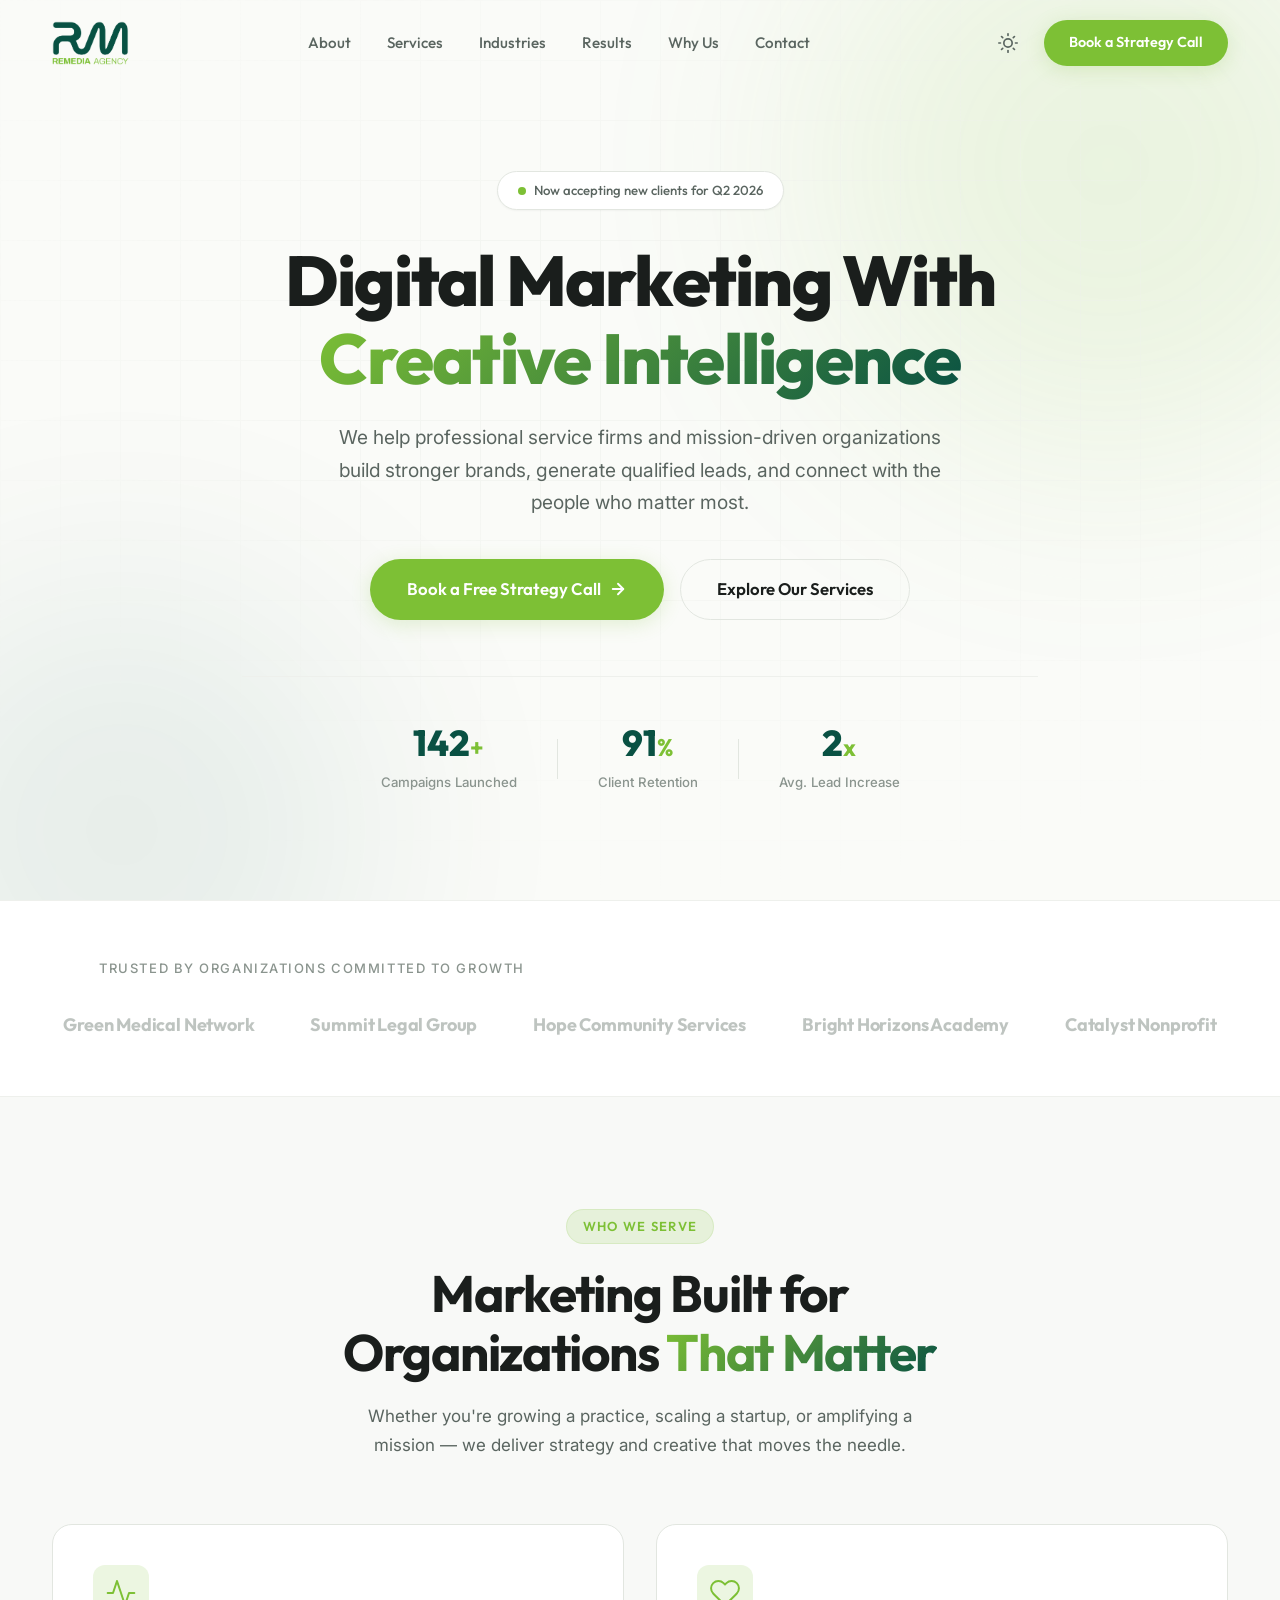
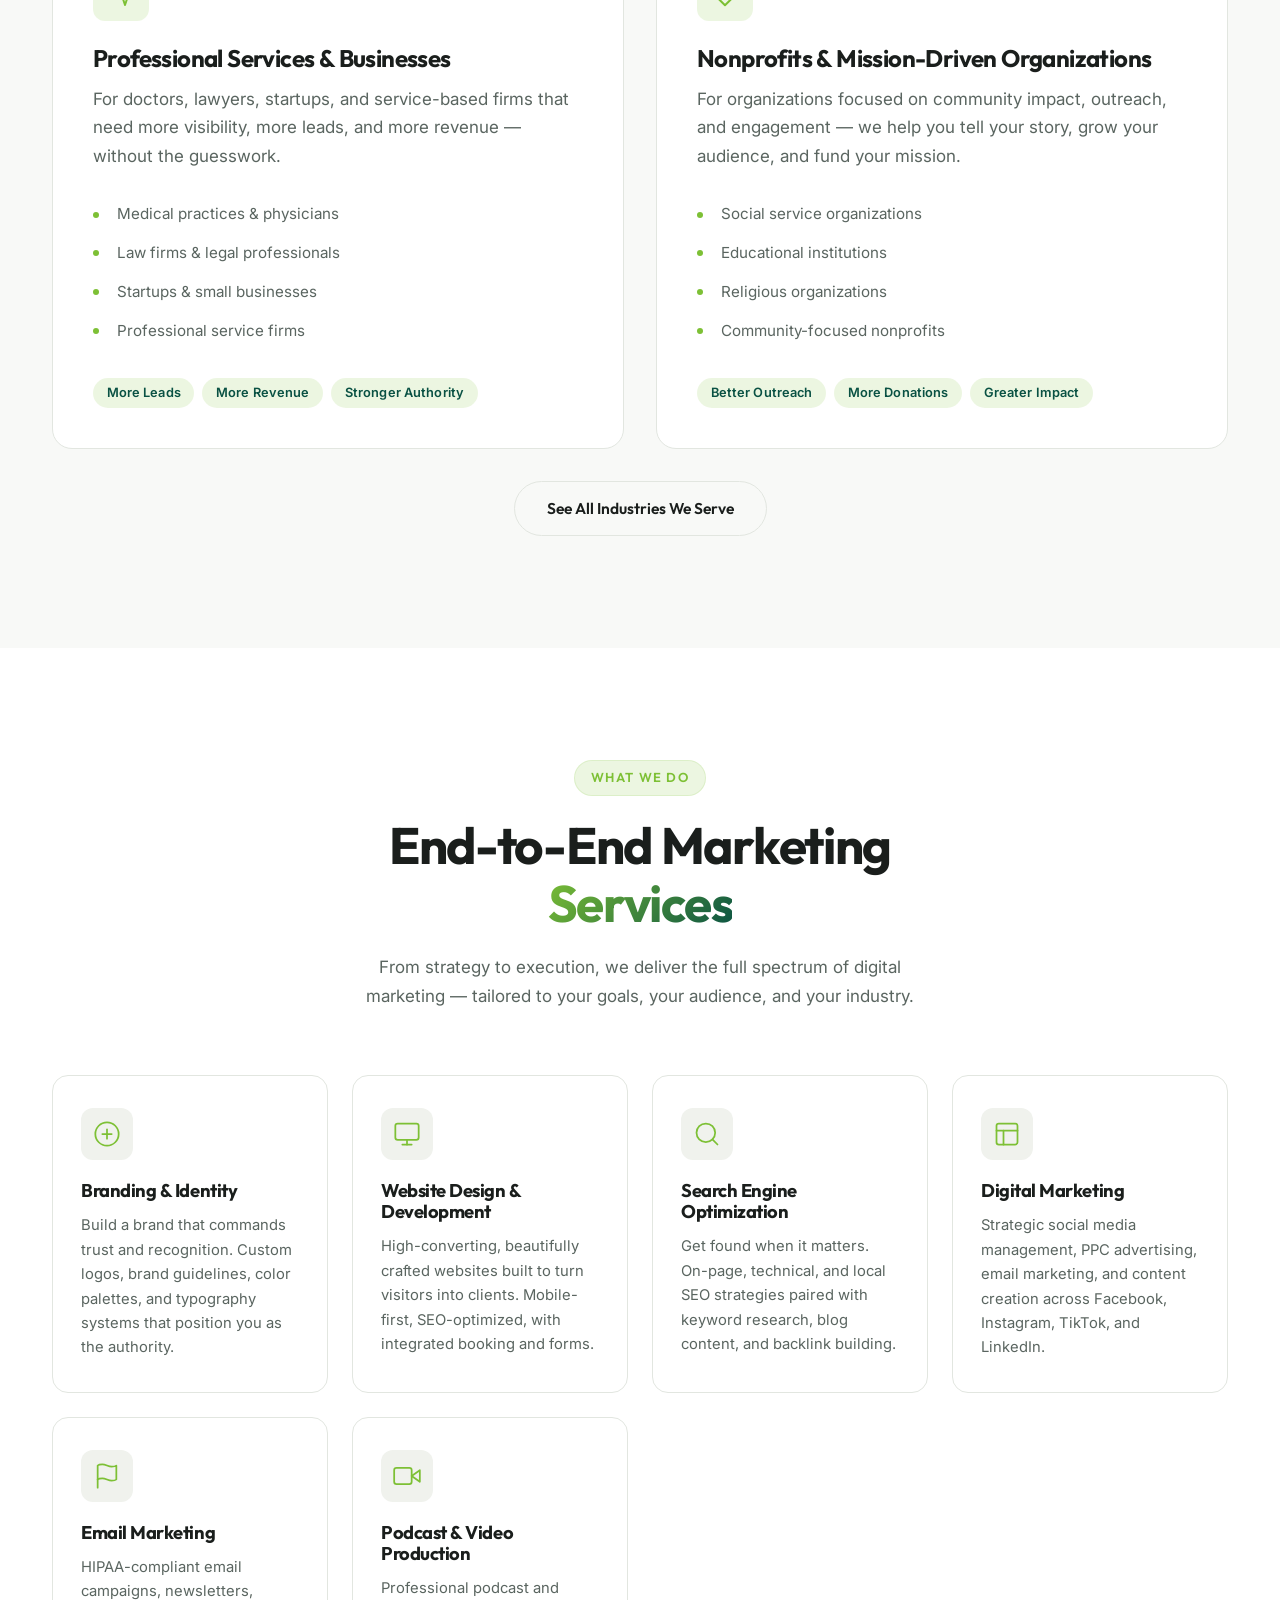
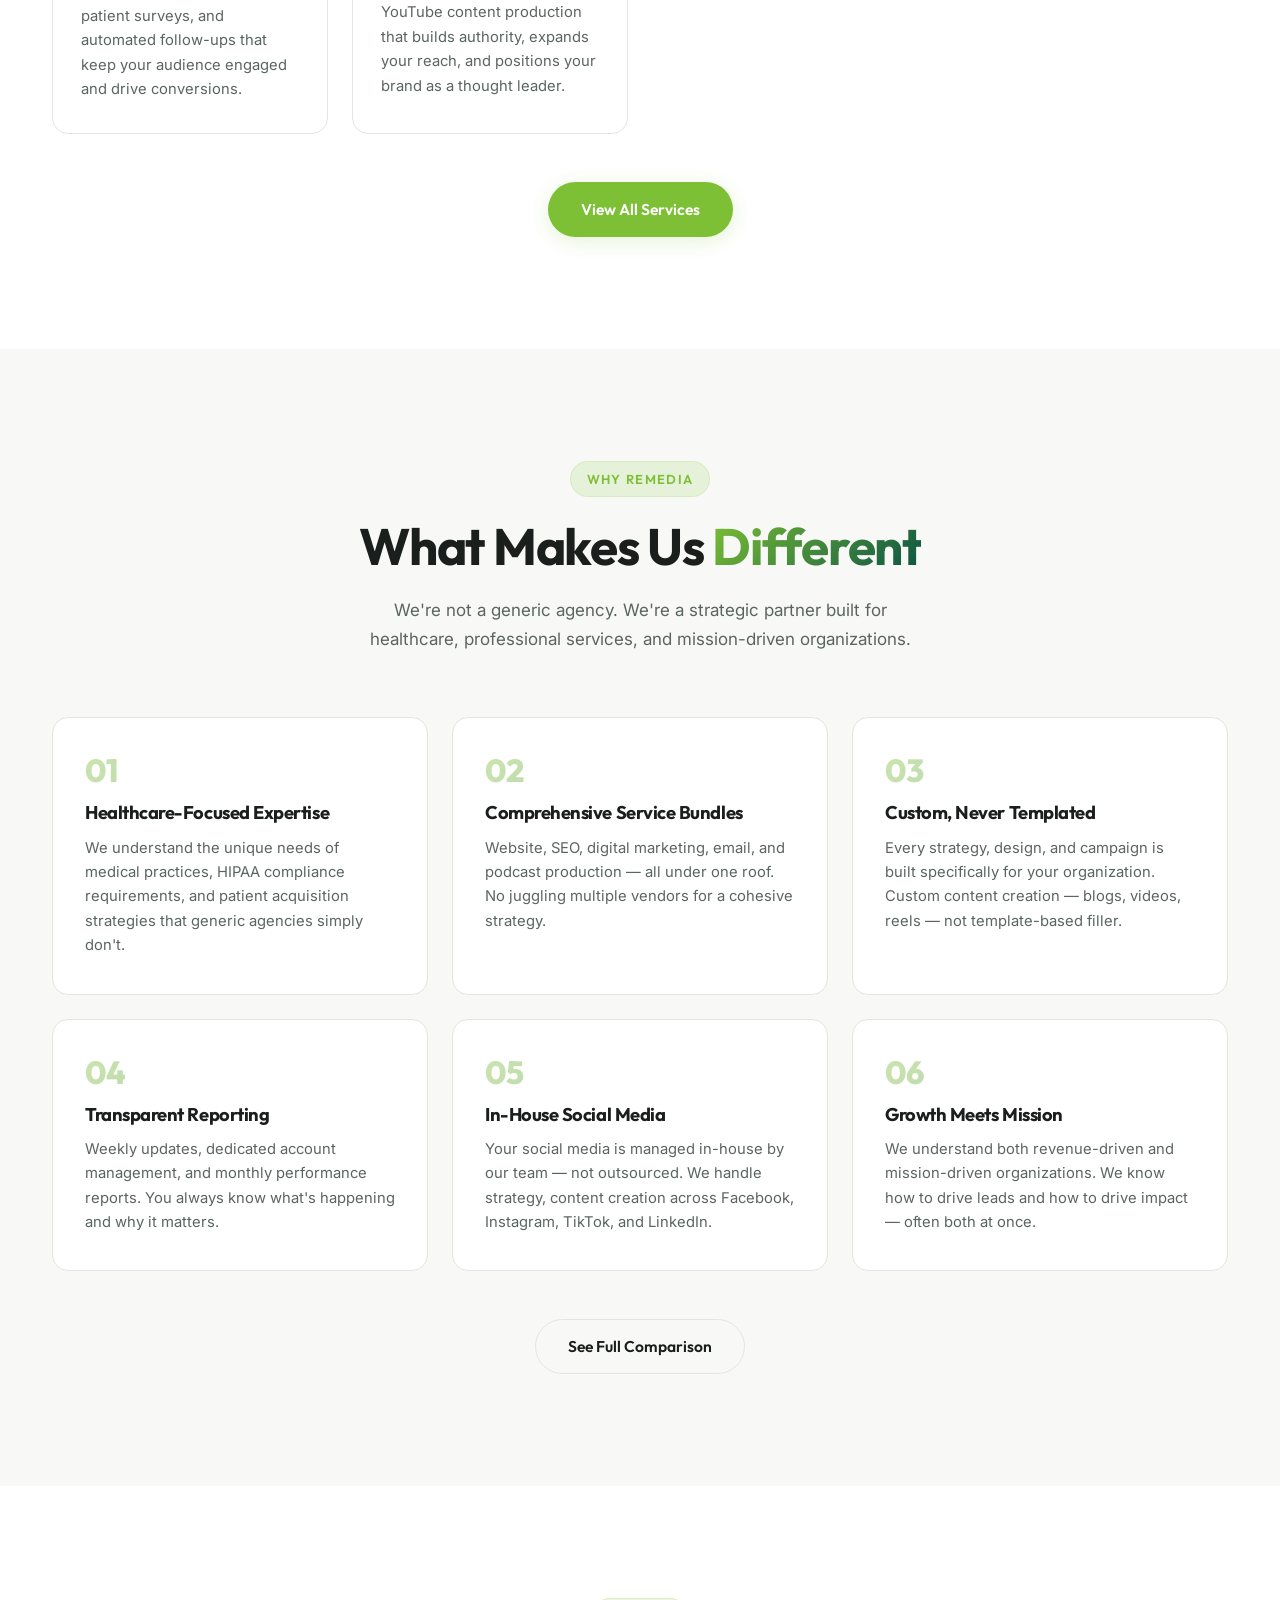
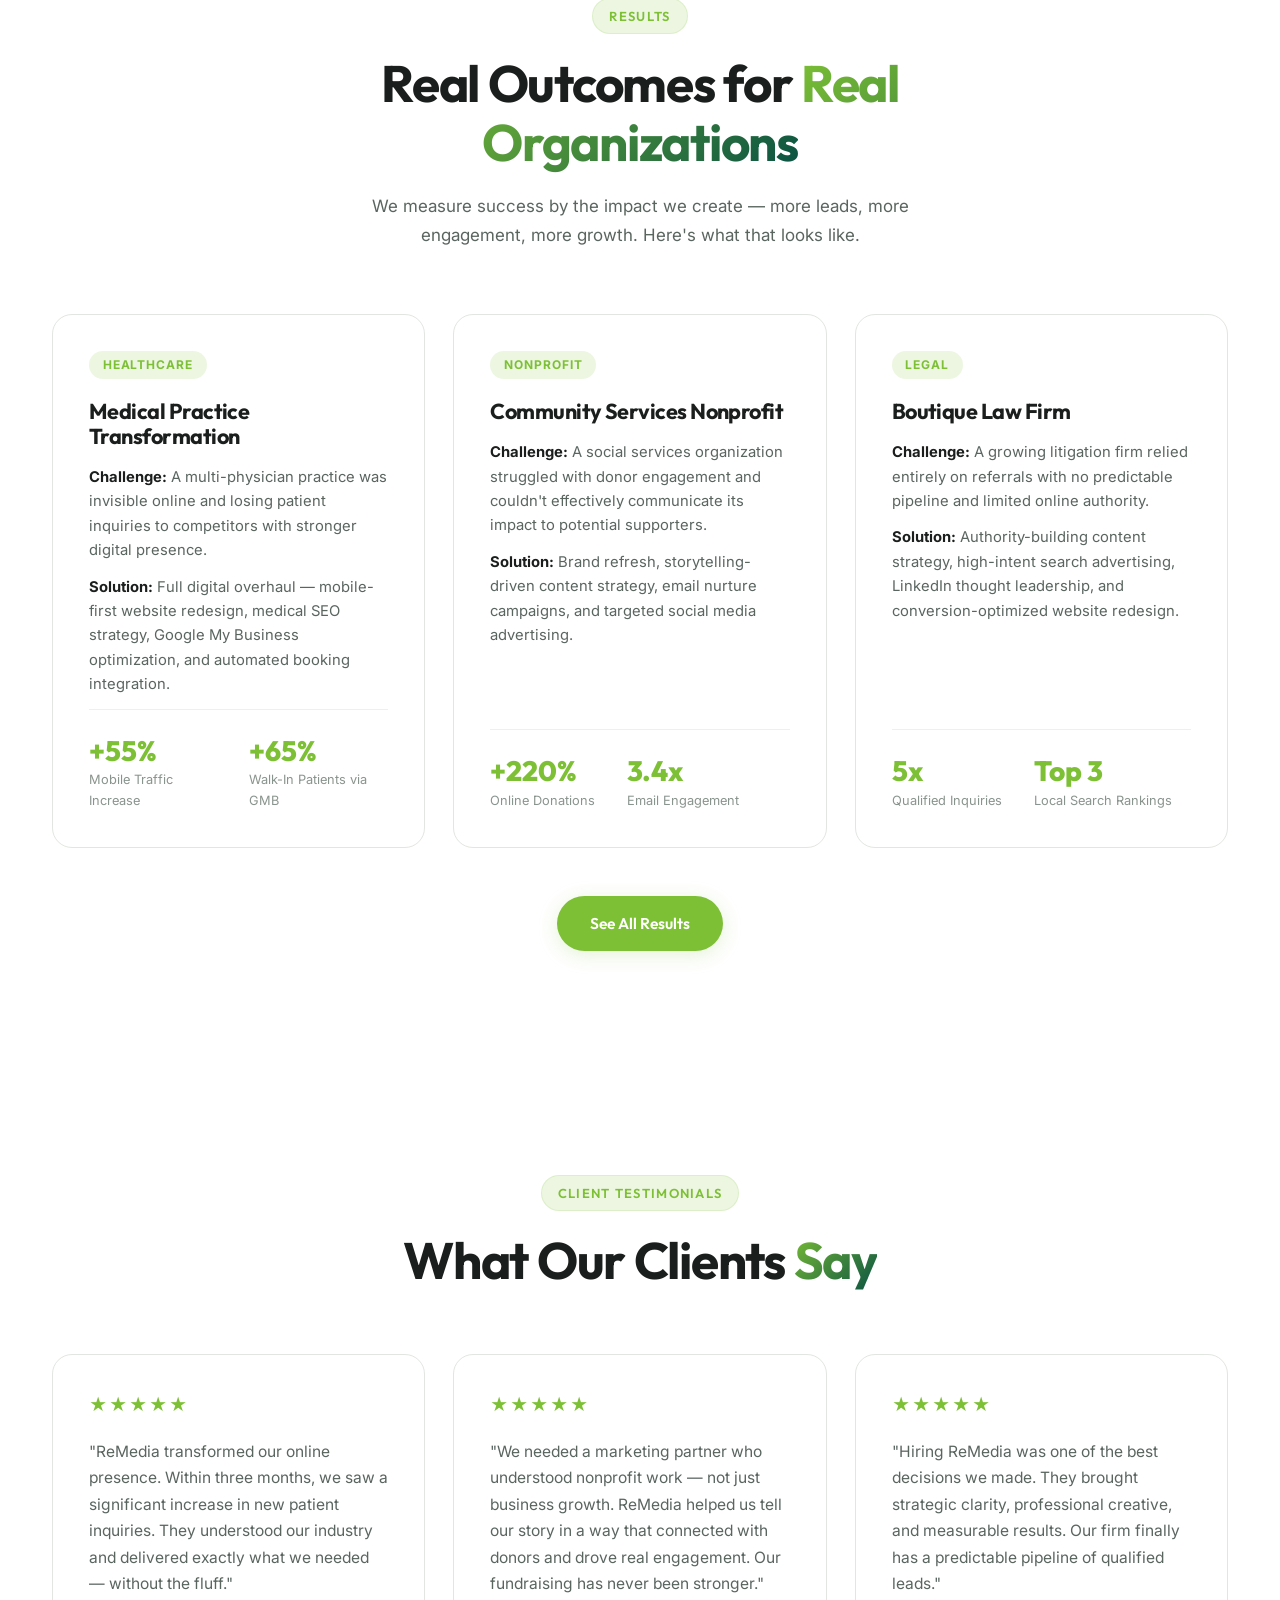
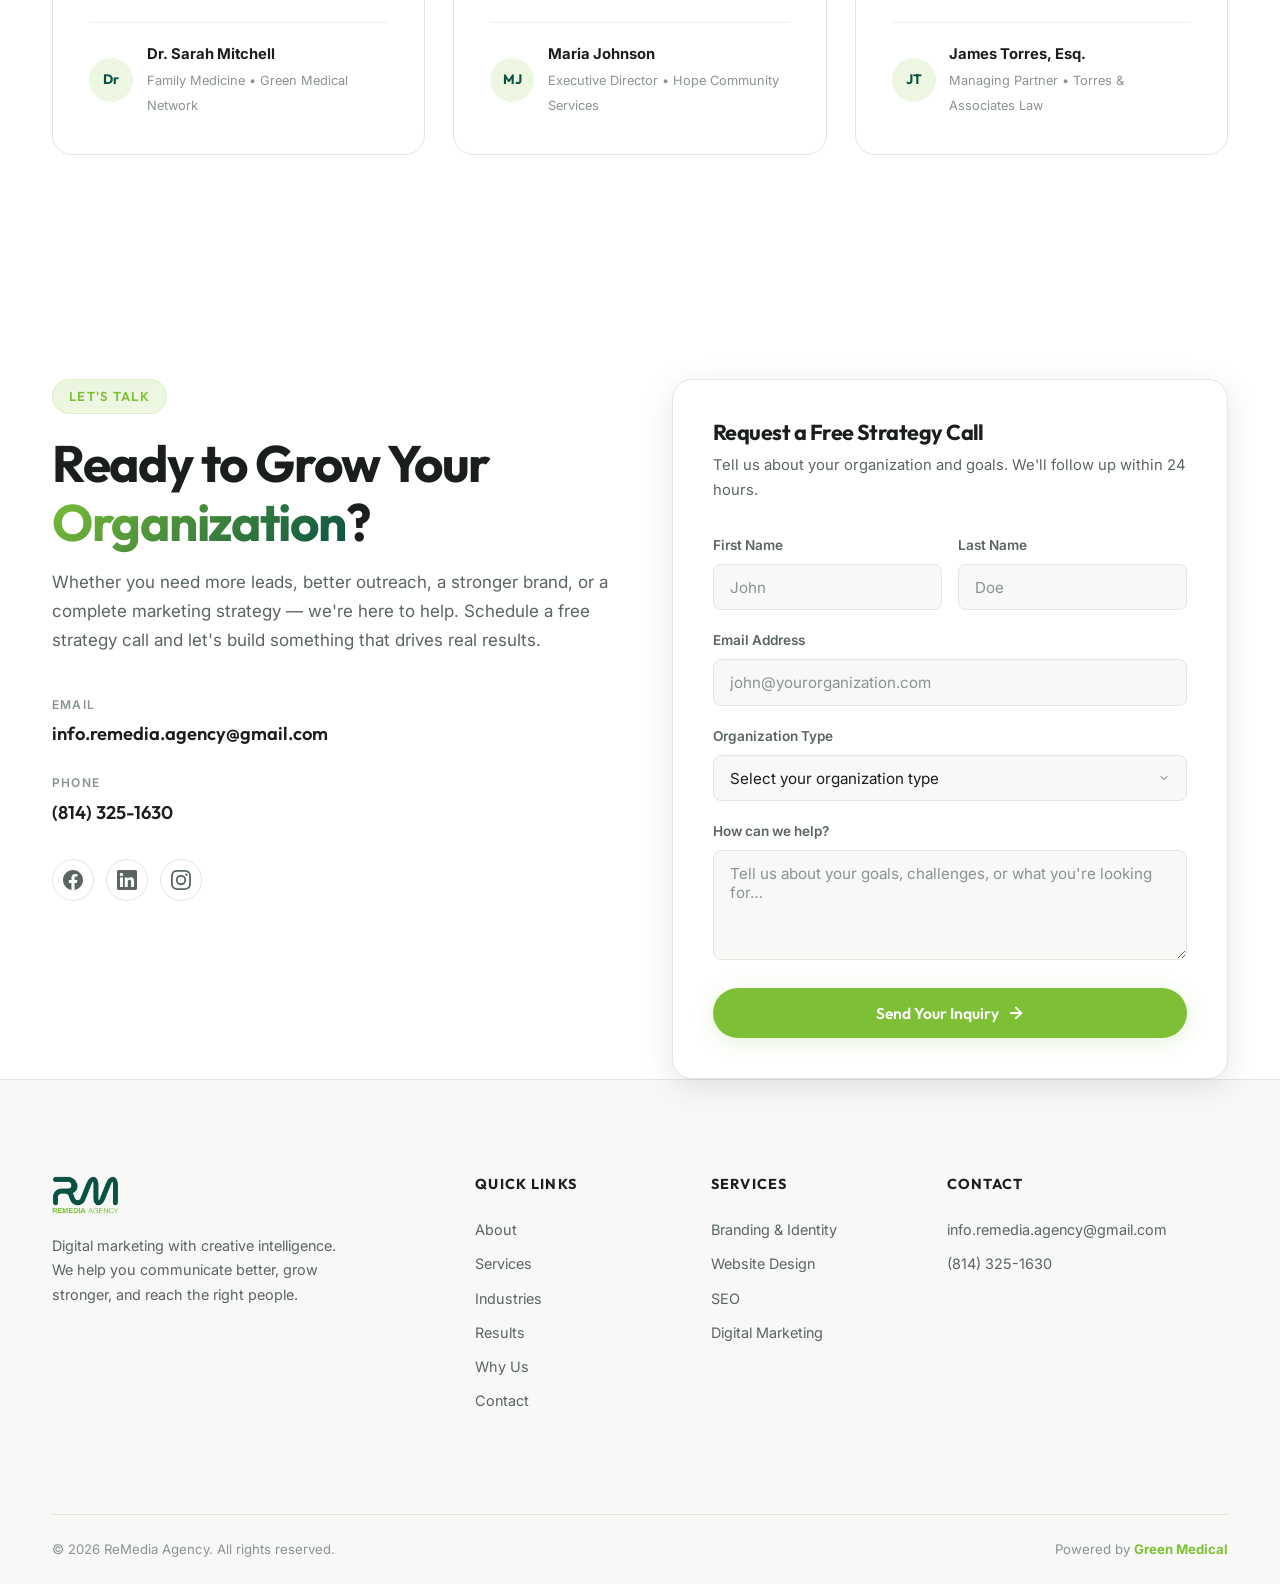
==== commit 0cda4bf2: "Set Logo-Remedia Agency(FA)-03.png as favicon on all HTML pages" ====
--- a/index.html
+++ b/index.html
@@ -3,6 +3,7 @@
 <head>
   <meta charset="UTF-8">
   <meta name="viewport" content="width=device-width, initial-scale=1.0">
+  <link rel="icon" type="image/png" href="Logo-Remedia Agency(FA)-03.png">
   <title>ReMedia Agency | Strategic Digital Marketing for Growth-Driven Organizations</title>
   <meta name="description" content="ReMedia helps professional service firms and mission-driven nonprofits grow through strategic marketing, branding, web design, SEO, and lead generation. Book a free strategy call.">
   <meta name="keywords" content="digital marketing agency, marketing for doctors, marketing for lawyers, nonprofit marketing, branding, web design, SEO, lead generation">
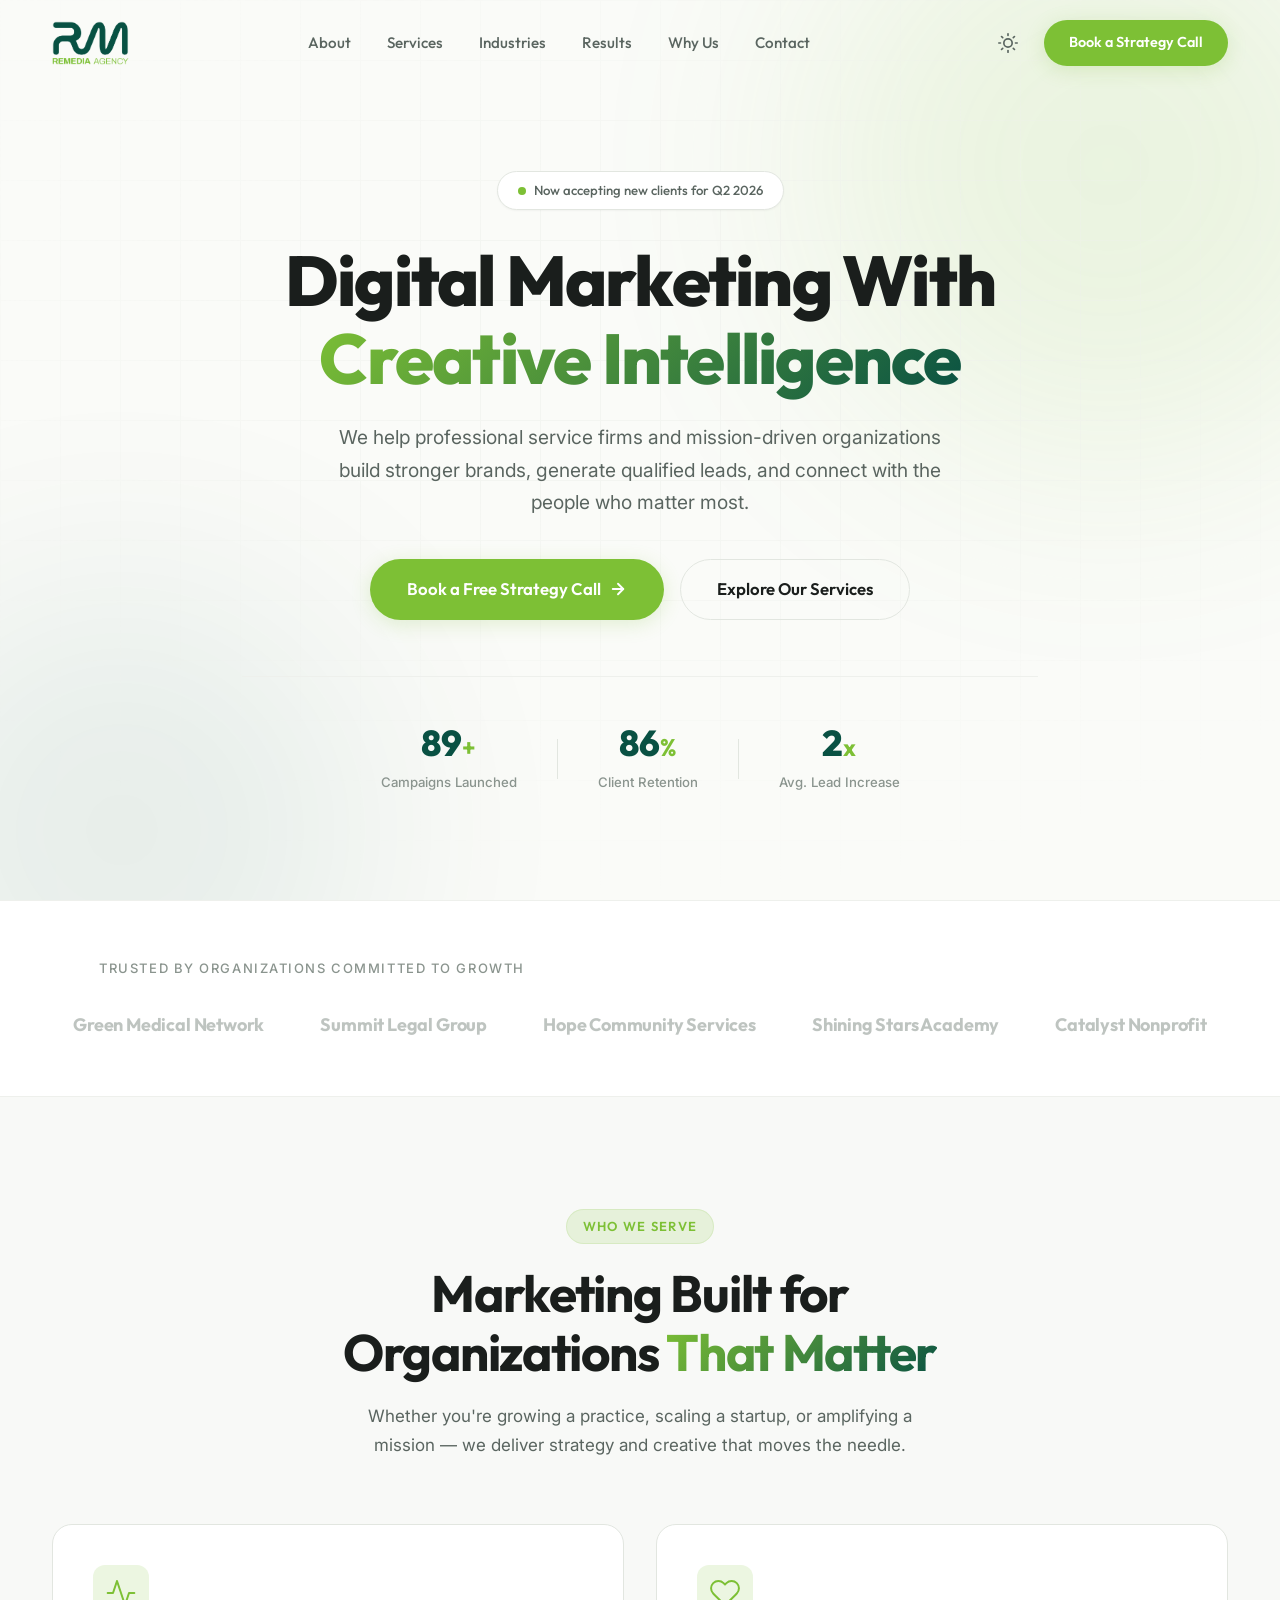
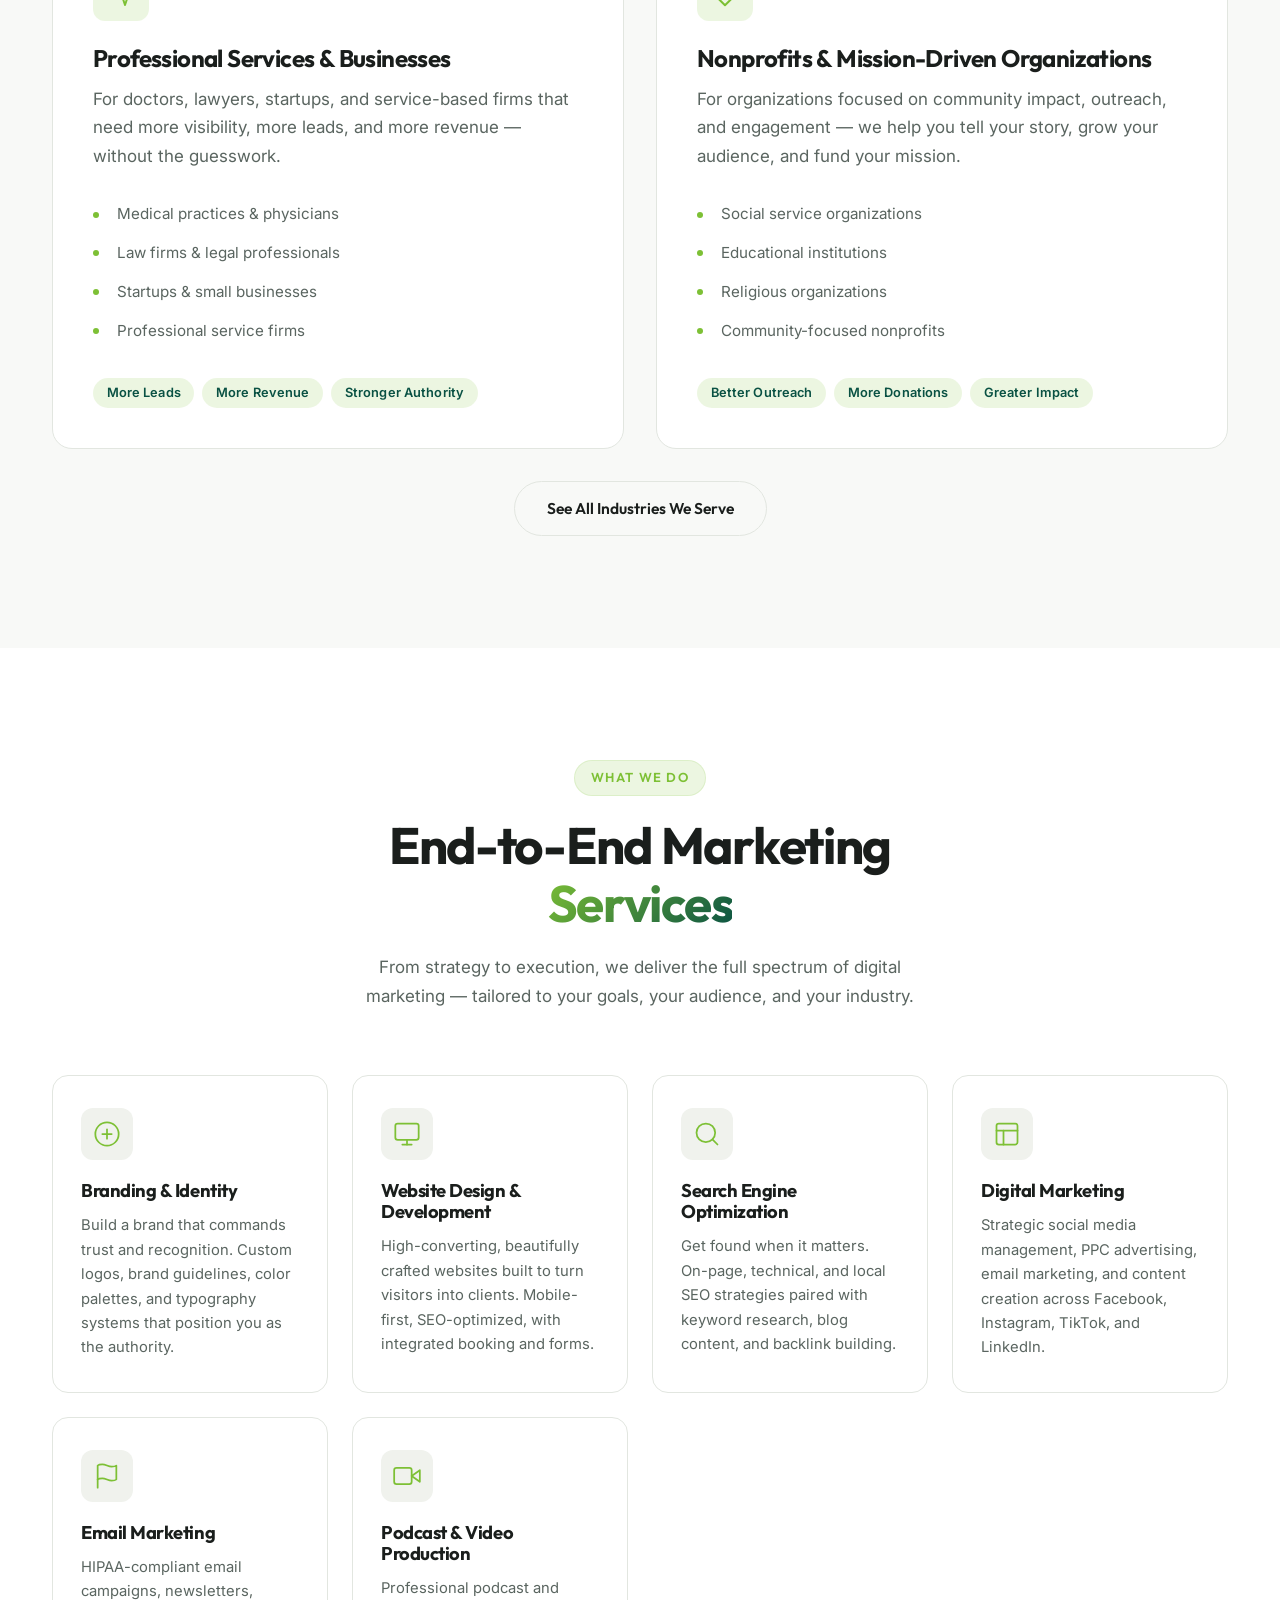
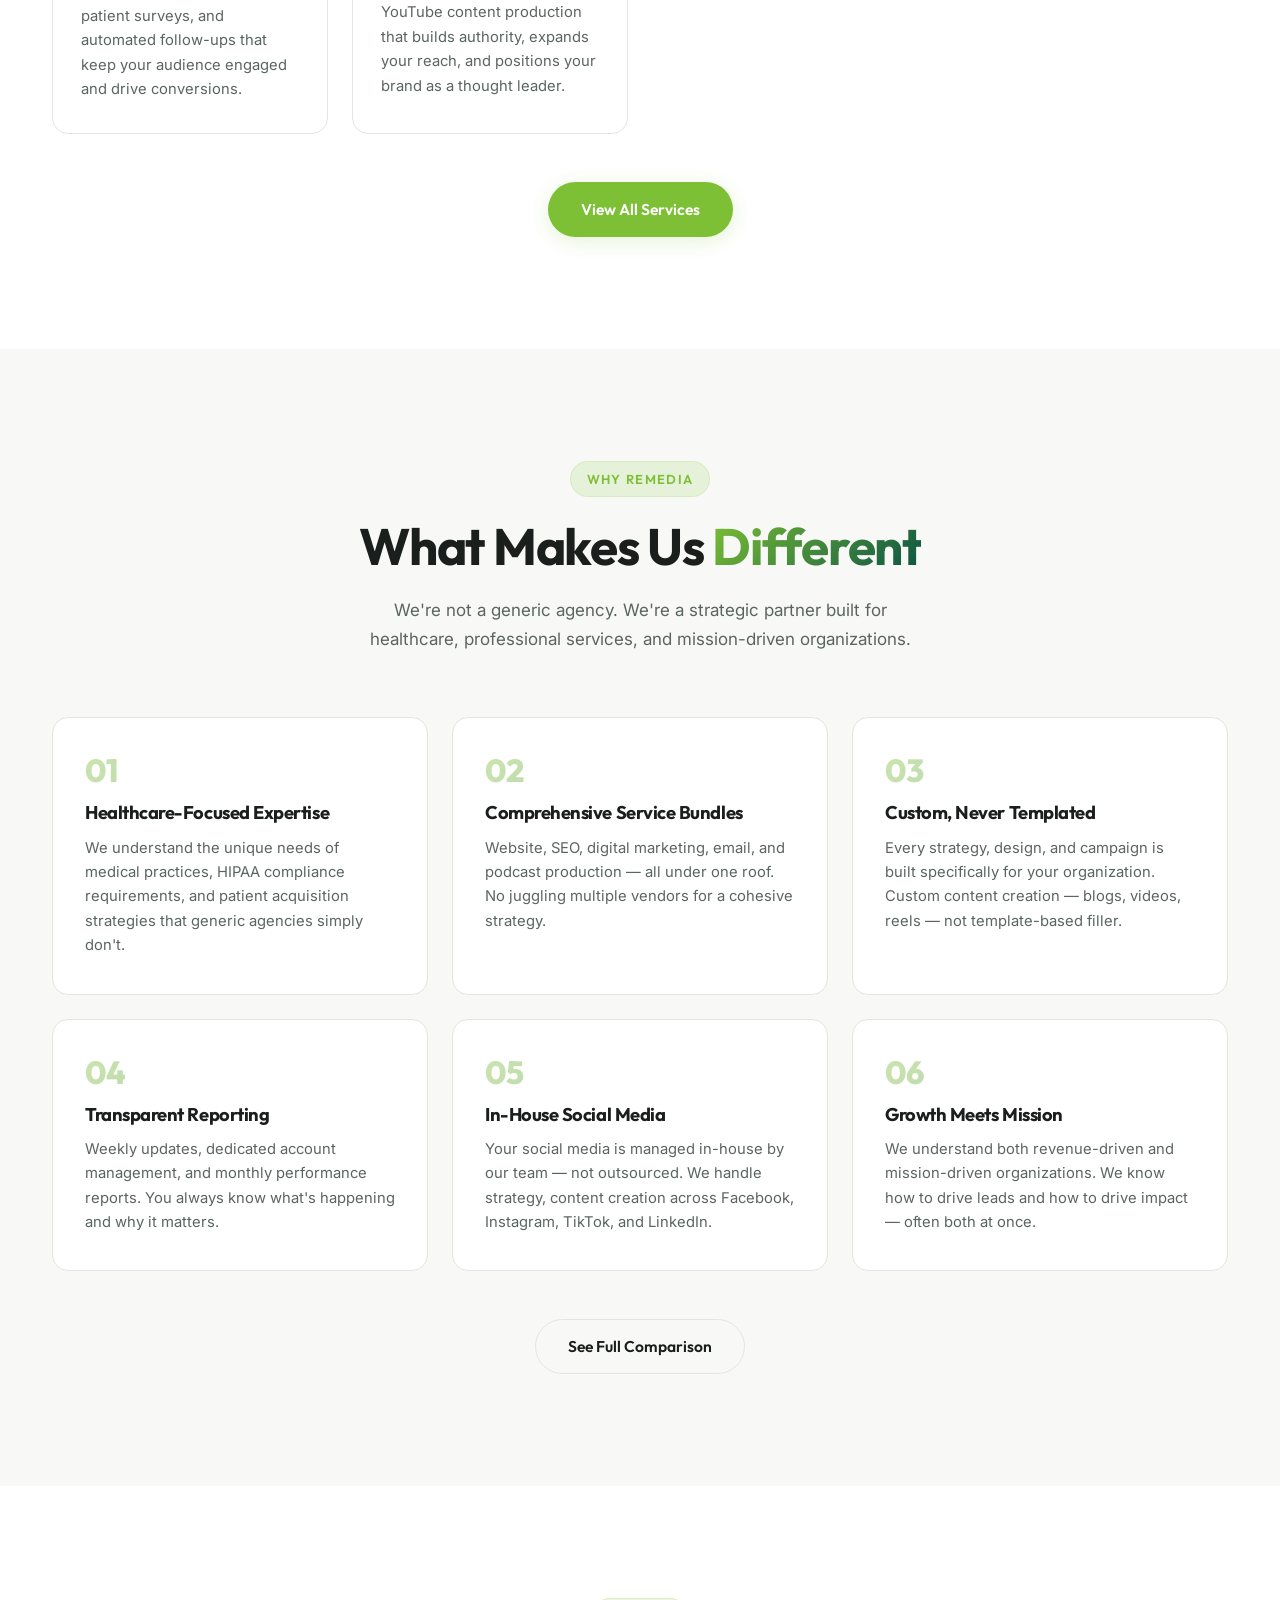
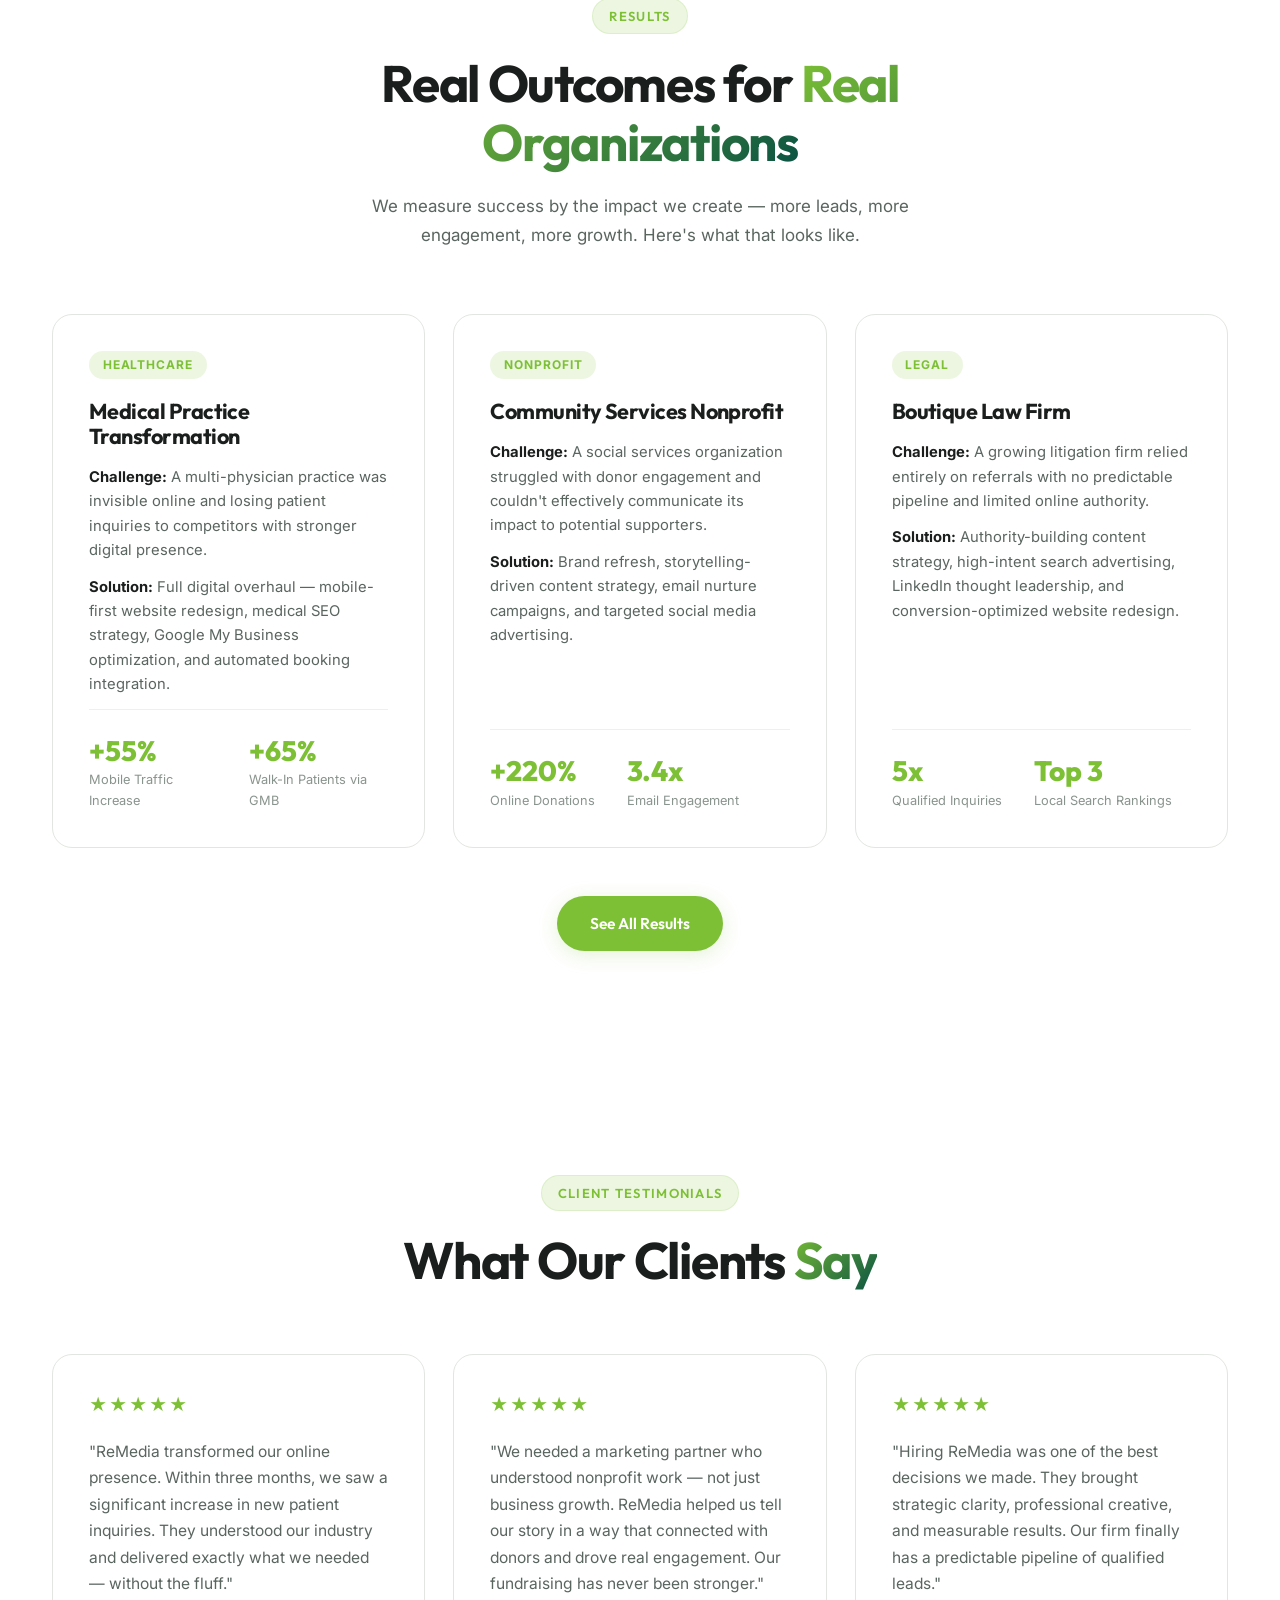
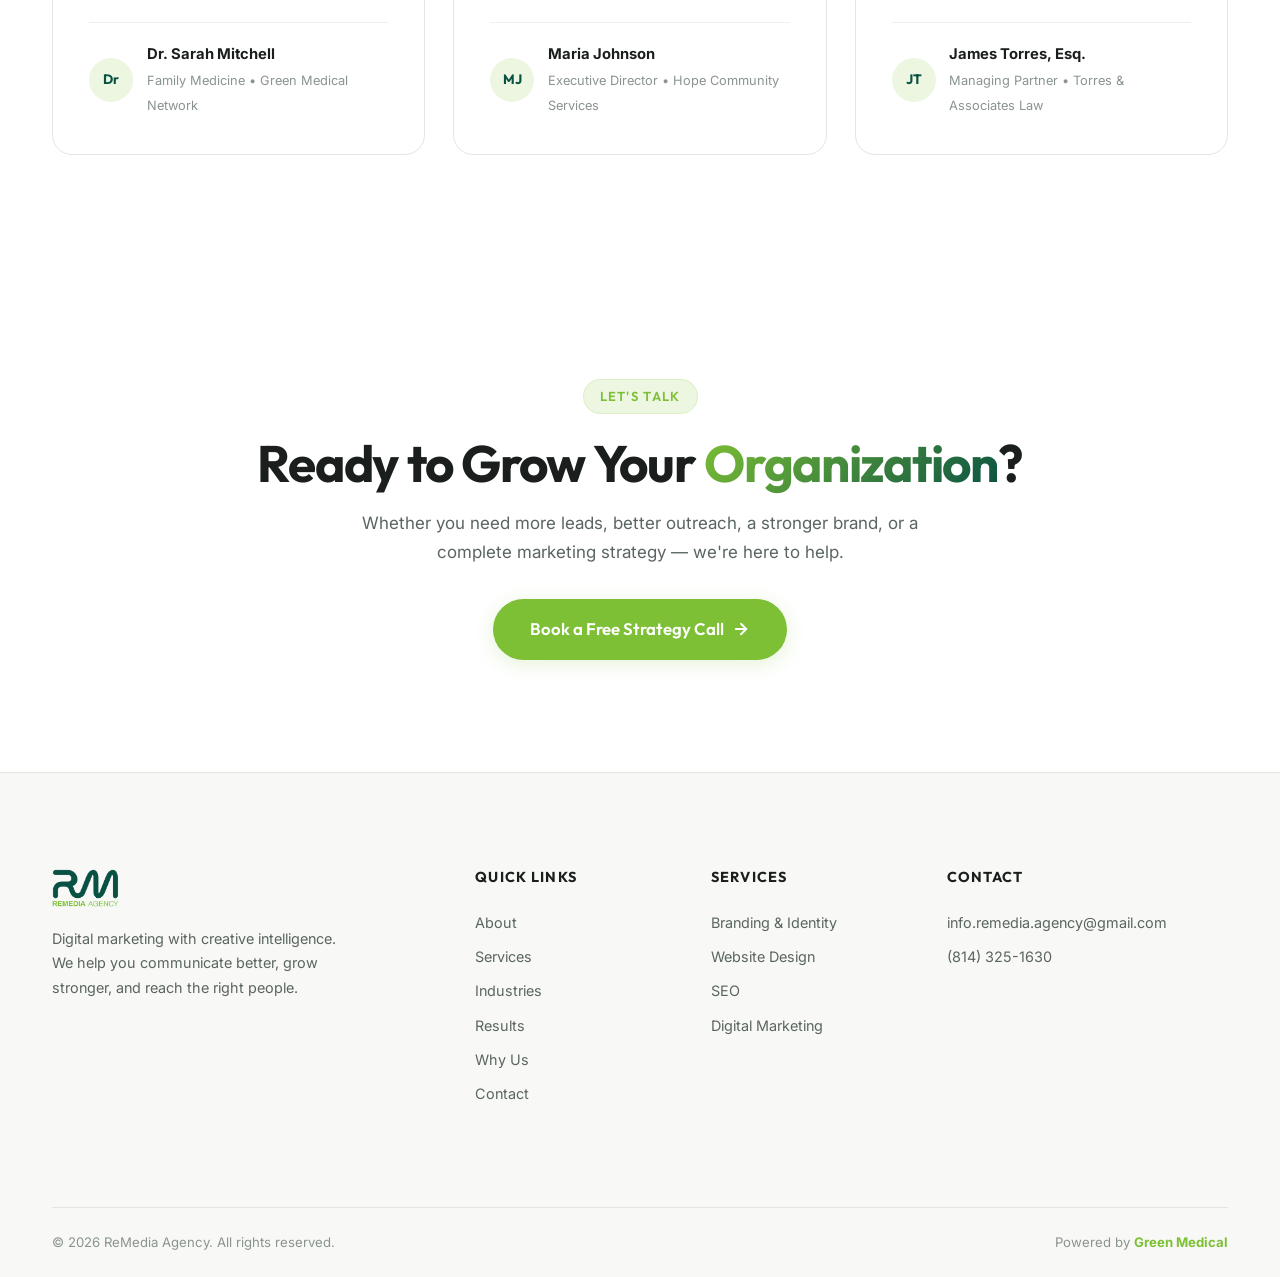
==== commit d3762ba1: "Replace homepage form with a CTA banner linking to contact page" ====
--- a/index.html
+++ b/index.html
@@ -1,17 +1,23 @@
 <!DOCTYPE html>
 <html lang="en" data-theme="light">
+
 <head>
   <meta charset="UTF-8">
   <meta name="viewport" content="width=device-width, initial-scale=1.0">
   <link rel="icon" type="image/png" href="Logo-Remedia Agency(FA)-03.png">
   <title>ReMedia Agency | Strategic Digital Marketing for Growth-Driven Organizations</title>
-  <meta name="description" content="ReMedia helps professional service firms and mission-driven nonprofits grow through strategic marketing, branding, web design, SEO, and lead generation. Book a free strategy call.">
-  <meta name="keywords" content="digital marketing agency, marketing for doctors, marketing for lawyers, nonprofit marketing, branding, web design, SEO, lead generation">
+  <meta name="description"
+    content="ReMedia helps professional service firms and mission-driven nonprofits grow through strategic marketing, branding, web design, SEO, and lead generation. Book a free strategy call.">
+  <meta name="keywords"
+    content="digital marketing agency, marketing for doctors, marketing for lawyers, nonprofit marketing, branding, web design, SEO, lead generation">
   <link rel="preconnect" href="https://fonts.googleapis.com">
   <link rel="preconnect" href="https://fonts.gstatic.com" crossorigin>
-  <link href="https://fonts.googleapis.com/css2?family=Inter:wght@400;500;600;700&family=Outfit:wght@400;500;600;700;800&display=swap" rel="stylesheet">
+  <link
+    href="https://fonts.googleapis.com/css2?family=Inter:wght@400;500;600;700&family=Outfit:wght@400;500;600;700;800&display=swap"
+    rel="stylesheet">
   <link rel="stylesheet" href="css/style.css">
 </head>
+
 <body>
 
   <!-- ═══════════════════════════════════════════════════════════ -->
@@ -34,8 +40,22 @@
 
       <div class="nav-actions">
         <button class="theme-toggle" id="theme-toggle" aria-label="Toggle dark mode" title="Toggle dark mode">
-          <svg class="icon-sun" width="20" height="20" viewBox="0 0 24 24" fill="none" stroke="currentColor" stroke-width="2" stroke-linecap="round" stroke-linejoin="round"><circle cx="12" cy="12" r="5"/><line x1="12" y1="1" x2="12" y2="3"/><line x1="12" y1="21" x2="12" y2="23"/><line x1="4.22" y1="4.22" x2="5.64" y2="5.64"/><line x1="18.36" y1="18.36" x2="19.78" y2="19.78"/><line x1="1" y1="12" x2="3" y2="12"/><line x1="21" y1="12" x2="23" y2="12"/><line x1="4.22" y1="19.78" x2="5.64" y2="18.36"/><line x1="18.36" y1="5.64" x2="19.78" y2="4.22"/></svg>
-          <svg class="icon-moon" width="20" height="20" viewBox="0 0 24 24" fill="none" stroke="currentColor" stroke-width="2" stroke-linecap="round" stroke-linejoin="round"><path d="M21 12.79A9 9 0 1 1 11.21 3 7 7 0 0 0 21 12.79z"/></svg>
+          <svg class="icon-sun" width="20" height="20" viewBox="0 0 24 24" fill="none" stroke="currentColor"
+            stroke-width="2" stroke-linecap="round" stroke-linejoin="round">
+            <circle cx="12" cy="12" r="5" />
+            <line x1="12" y1="1" x2="12" y2="3" />
+            <line x1="12" y1="21" x2="12" y2="23" />
+            <line x1="4.22" y1="4.22" x2="5.64" y2="5.64" />
+            <line x1="18.36" y1="18.36" x2="19.78" y2="19.78" />
+            <line x1="1" y1="12" x2="3" y2="12" />
+            <line x1="21" y1="12" x2="23" y2="12" />
+            <line x1="4.22" y1="19.78" x2="5.64" y2="18.36" />
+            <line x1="18.36" y1="5.64" x2="19.78" y2="4.22" />
+          </svg>
+          <svg class="icon-moon" width="20" height="20" viewBox="0 0 24 24" fill="none" stroke="currentColor"
+            stroke-width="2" stroke-linecap="round" stroke-linejoin="round">
+            <path d="M21 12.79A9 9 0 1 1 11.21 3 7 7 0 0 0 21 12.79z" />
+          </svg>
         </button>
         <a href="contact.html" class="btn btn-primary nav-cta-btn">Book a Strategy Call</a>
         <button class="hamburger" id="hamburger" aria-label="Open menu" aria-expanded="false">
@@ -53,7 +73,8 @@
         <a href="results.html">Results</a>
         <a href="why-remedia.html">Why Us</a>
         <a href="contact.html">Contact</a>
-        <a href="contact.html" class="btn btn-primary" style="margin-top: 1rem; text-align: center;">Book a Strategy Call</a>
+        <a href="contact.html" class="btn btn-primary" style="margin-top: 1rem; text-align: center;">Book a Strategy
+          Call</a>
       </nav>
     </div>
   </header>
@@ -77,18 +98,23 @@
         Digital Marketing With <span class="text-gradient">Creative Intelligence</span>
       </h1>
       <p class="hero-subtitle reveal-on-load delay-2">
-        We help professional service firms and mission-driven organizations build stronger brands, generate qualified leads, and connect with the people who matter most.
+        We help professional service firms and mission-driven organizations build stronger brands, generate qualified
+        leads, and connect with the people who matter most.
       </p>
       <div class="hero-cta reveal-on-load delay-3">
         <a href="contact.html" class="btn btn-primary btn-lg">
           Book a Free Strategy Call
-          <svg width="18" height="18" viewBox="0 0 24 24" fill="none" stroke="currentColor" stroke-width="2.5" stroke-linecap="round" stroke-linejoin="round"><line x1="5" y1="12" x2="19" y2="12"/><polyline points="12 5 19 12 12 19"/></svg>
+          <svg width="18" height="18" viewBox="0 0 24 24" fill="none" stroke="currentColor" stroke-width="2.5"
+            stroke-linecap="round" stroke-linejoin="round">
+            <line x1="5" y1="12" x2="19" y2="12" />
+            <polyline points="12 5 19 12 12 19" />
+          </svg>
         </a>
         <a href="services.html" class="btn btn-secondary btn-lg">Explore Our Services</a>
       </div>
       <div class="hero-stats reveal-on-load delay-4">
         <div class="hero-stat">
-          <span class="hero-stat-number" data-count="150">0</span><span class="hero-stat-suffix">+</span>
+          <span class="hero-stat-number" data-count="100">0</span><span class="hero-stat-suffix">+</span>
           <span class="hero-stat-label">Campaigns Launched</span>
         </div>
         <div class="hero-stat-divider"></div>
@@ -116,7 +142,7 @@
         <div class="trust-logo-item">Green Medical Network</div>
         <div class="trust-logo-item">Summit Legal Group</div>
         <div class="trust-logo-item">Hope Community Services</div>
-        <div class="trust-logo-item">Bright Horizons Academy</div>
+        <div class="trust-logo-item">Shining Stars Academy</div>
         <div class="trust-logo-item">Catalyst Nonprofit</div>
       </div>
     </div>
@@ -131,17 +157,22 @@
       <div class="section-header reveal">
         <span class="section-tag">Who We Serve</span>
         <h2>Marketing Built for Organizations <span class="text-gradient">That Matter</span></h2>
-        <p>Whether you're growing a practice, scaling a startup, or amplifying a mission — we deliver strategy and creative that moves the needle.</p>
+        <p>Whether you're growing a practice, scaling a startup, or amplifying a mission — we deliver strategy and
+          creative that moves the needle.</p>
       </div>
 
       <div class="audience-grid">
         <!-- For-Profit Card -->
         <div class="audience-card reveal">
           <div class="audience-card-icon">
-            <svg width="32" height="32" viewBox="0 0 24 24" fill="none" stroke="currentColor" stroke-width="1.5" stroke-linecap="round" stroke-linejoin="round"><path d="M22 12h-4l-3 9L9 3l-3 9H2"/></svg>
+            <svg width="32" height="32" viewBox="0 0 24 24" fill="none" stroke="currentColor" stroke-width="1.5"
+              stroke-linecap="round" stroke-linejoin="round">
+              <path d="M22 12h-4l-3 9L9 3l-3 9H2" />
+            </svg>
           </div>
           <h3>Professional Services & Businesses</h3>
-          <p>For doctors, lawyers, startups, and service-based firms that need more visibility, more leads, and more revenue — without the guesswork.</p>
+          <p>For doctors, lawyers, startups, and service-based firms that need more visibility, more leads, and more
+            revenue — without the guesswork.</p>
           <ul class="audience-list">
             <li>Medical practices & physicians</li>
             <li>Law firms & legal professionals</li>
@@ -158,10 +189,15 @@
         <!-- Nonprofit Card -->
         <div class="audience-card reveal" style="transition-delay: 0.15s;">
           <div class="audience-card-icon">
-            <svg width="32" height="32" viewBox="0 0 24 24" fill="none" stroke="currentColor" stroke-width="1.5" stroke-linecap="round" stroke-linejoin="round"><path d="M20.84 4.61a5.5 5.5 0 0 0-7.78 0L12 5.67l-1.06-1.06a5.5 5.5 0 0 0-7.78 7.78l1.06 1.06L12 21.23l7.78-7.78 1.06-1.06a5.5 5.5 0 0 0 0-7.78z"/></svg>
+            <svg width="32" height="32" viewBox="0 0 24 24" fill="none" stroke="currentColor" stroke-width="1.5"
+              stroke-linecap="round" stroke-linejoin="round">
+              <path
+                d="M20.84 4.61a5.5 5.5 0 0 0-7.78 0L12 5.67l-1.06-1.06a5.5 5.5 0 0 0-7.78 7.78l1.06 1.06L12 21.23l7.78-7.78 1.06-1.06a5.5 5.5 0 0 0 0-7.78z" />
+            </svg>
           </div>
           <h3>Nonprofits & Mission-Driven Organizations</h3>
-          <p>For organizations focused on community impact, outreach, and engagement — we help you tell your story, grow your audience, and fund your mission.</p>
+          <p>For organizations focused on community impact, outreach, and engagement — we help you tell your story, grow
+            your audience, and fund your mission.</p>
           <ul class="audience-list">
             <li>Social service organizations</li>
             <li>Educational institutions</li>
@@ -191,56 +227,92 @@
       <div class="section-header reveal">
         <span class="section-tag">What We Do</span>
         <h2>End-to-End Marketing <span class="text-gradient">Services</span></h2>
-        <p>From strategy to execution, we deliver the full spectrum of digital marketing — tailored to your goals, your audience, and your industry.</p>
+        <p>From strategy to execution, we deliver the full spectrum of digital marketing — tailored to your goals, your
+          audience, and your industry.</p>
       </div>
 
       <div class="services-grid">
         <a href="services/branding.html" class="service-card reveal" style="text-decoration:none;">
           <div class="service-icon">
-            <svg width="28" height="28" viewBox="0 0 24 24" fill="none" stroke="currentColor" stroke-width="1.5" stroke-linecap="round" stroke-linejoin="round"><circle cx="12" cy="12" r="10"/><path d="M8 12h8"/><path d="M12 8v8"/></svg>
+            <svg width="28" height="28" viewBox="0 0 24 24" fill="none" stroke="currentColor" stroke-width="1.5"
+              stroke-linecap="round" stroke-linejoin="round">
+              <circle cx="12" cy="12" r="10" />
+              <path d="M8 12h8" />
+              <path d="M12 8v8" />
+            </svg>
           </div>
           <h3>Branding & Identity</h3>
-          <p>Build a brand that commands trust and recognition. Custom logos, brand guidelines, color palettes, and typography systems that position you as the authority.</p>
+          <p>Build a brand that commands trust and recognition. Custom logos, brand guidelines, color palettes, and
+            typography systems that position you as the authority.</p>
         </a>
 
-        <a href="services/website-design.html" class="service-card reveal" style="text-decoration:none;transition-delay: 0.05s;">
+        <a href="services/website-design.html" class="service-card reveal"
+          style="text-decoration:none;transition-delay: 0.05s;">
           <div class="service-icon">
-            <svg width="28" height="28" viewBox="0 0 24 24" fill="none" stroke="currentColor" stroke-width="1.5" stroke-linecap="round" stroke-linejoin="round"><rect x="2" y="3" width="20" height="14" rx="2" ry="2"/><line x1="8" y1="21" x2="16" y2="21"/><line x1="12" y1="17" x2="12" y2="21"/></svg>
+            <svg width="28" height="28" viewBox="0 0 24 24" fill="none" stroke="currentColor" stroke-width="1.5"
+              stroke-linecap="round" stroke-linejoin="round">
+              <rect x="2" y="3" width="20" height="14" rx="2" ry="2" />
+              <line x1="8" y1="21" x2="16" y2="21" />
+              <line x1="12" y1="17" x2="12" y2="21" />
+            </svg>
           </div>
           <h3>Website Design & Development</h3>
-          <p>High-converting, beautifully crafted websites built to turn visitors into clients. Mobile-first, SEO-optimized, with integrated booking and forms.</p>
+          <p>High-converting, beautifully crafted websites built to turn visitors into clients. Mobile-first,
+            SEO-optimized, with integrated booking and forms.</p>
         </a>
 
         <a href="services/seo.html" class="service-card reveal" style="text-decoration:none;transition-delay: 0.1s;">
           <div class="service-icon">
-            <svg width="28" height="28" viewBox="0 0 24 24" fill="none" stroke="currentColor" stroke-width="1.5" stroke-linecap="round" stroke-linejoin="round"><circle cx="11" cy="11" r="8"/><line x1="21" y1="21" x2="16.65" y2="16.65"/></svg>
+            <svg width="28" height="28" viewBox="0 0 24 24" fill="none" stroke="currentColor" stroke-width="1.5"
+              stroke-linecap="round" stroke-linejoin="round">
+              <circle cx="11" cy="11" r="8" />
+              <line x1="21" y1="21" x2="16.65" y2="16.65" />
+            </svg>
           </div>
           <h3>Search Engine Optimization</h3>
-          <p>Get found when it matters. On-page, technical, and local SEO strategies paired with keyword research, blog content, and backlink building.</p>
+          <p>Get found when it matters. On-page, technical, and local SEO strategies paired with keyword research, blog
+            content, and backlink building.</p>
         </a>
 
-        <a href="services/digital-marketing.html" class="service-card reveal" style="text-decoration:none;transition-delay: 0.15s;">
+        <a href="services/digital-marketing.html" class="service-card reveal"
+          style="text-decoration:none;transition-delay: 0.15s;">
           <div class="service-icon">
-            <svg width="28" height="28" viewBox="0 0 24 24" fill="none" stroke="currentColor" stroke-width="1.5" stroke-linecap="round" stroke-linejoin="round"><rect x="3" y="3" width="18" height="18" rx="2" ry="2"/><line x1="3" y1="9" x2="21" y2="9"/><line x1="9" y1="21" x2="9" y2="9"/></svg>
+            <svg width="28" height="28" viewBox="0 0 24 24" fill="none" stroke="currentColor" stroke-width="1.5"
+              stroke-linecap="round" stroke-linejoin="round">
+              <rect x="3" y="3" width="18" height="18" rx="2" ry="2" />
+              <line x1="3" y1="9" x2="21" y2="9" />
+              <line x1="9" y1="21" x2="9" y2="9" />
+            </svg>
           </div>
           <h3>Digital Marketing</h3>
-          <p>Strategic social media management, PPC advertising, email marketing, and content creation across Facebook, Instagram, TikTok, and LinkedIn.</p>
+          <p>Strategic social media management, PPC advertising, email marketing, and content creation across Facebook,
+            Instagram, TikTok, and LinkedIn.</p>
         </a>
 
         <div class="service-card reveal" style="transition-delay: 0.2s;">
           <div class="service-icon">
-            <svg width="28" height="28" viewBox="0 0 24 24" fill="none" stroke="currentColor" stroke-width="1.5" stroke-linecap="round" stroke-linejoin="round"><path d="M4 15s1-1 4-1 5 2 8 2 4-1 4-1V3s-1 1-4 1-5-2-8-2-4 1-4 1z"/><line x1="4" y1="22" x2="4" y2="15"/></svg>
+            <svg width="28" height="28" viewBox="0 0 24 24" fill="none" stroke="currentColor" stroke-width="1.5"
+              stroke-linecap="round" stroke-linejoin="round">
+              <path d="M4 15s1-1 4-1 5 2 8 2 4-1 4-1V3s-1 1-4 1-5-2-8-2-4 1-4 1z" />
+              <line x1="4" y1="22" x2="4" y2="15" />
+            </svg>
           </div>
           <h3>Email Marketing</h3>
-          <p>HIPAA-compliant email campaigns, newsletters, patient surveys, and automated follow-ups that keep your audience engaged and drive conversions.</p>
+          <p>HIPAA-compliant email campaigns, newsletters, patient surveys, and automated follow-ups that keep your
+            audience engaged and drive conversions.</p>
         </div>
 
         <div class="service-card reveal" style="transition-delay: 0.25s;">
           <div class="service-icon">
-            <svg width="28" height="28" viewBox="0 0 24 24" fill="none" stroke="currentColor" stroke-width="1.5" stroke-linecap="round" stroke-linejoin="round"><polygon points="23 7 16 12 23 17 23 7"/><rect x="1" y="5" width="15" height="14" rx="2" ry="2"/></svg>
+            <svg width="28" height="28" viewBox="0 0 24 24" fill="none" stroke="currentColor" stroke-width="1.5"
+              stroke-linecap="round" stroke-linejoin="round">
+              <polygon points="23 7 16 12 23 17 23 7" />
+              <rect x="1" y="5" width="15" height="14" rx="2" ry="2" />
+            </svg>
           </div>
           <h3>Podcast & Video Production</h3>
-          <p>Professional podcast and YouTube content production that builds authority, expands your reach, and positions your brand as a thought leader.</p>
+          <p>Professional podcast and YouTube content production that builds authority, expands your reach, and
+            positions your brand as a thought leader.</p>
         </div>
       </div>
 
@@ -259,39 +331,46 @@
       <div class="section-header reveal">
         <span class="section-tag">Why ReMedia</span>
         <h2>What Makes Us <span class="text-gradient">Different</span></h2>
-        <p>We're not a generic agency. We're a strategic partner built for healthcare, professional services, and mission-driven organizations.</p>
+        <p>We're not a generic agency. We're a strategic partner built for healthcare, professional services, and
+          mission-driven organizations.</p>
       </div>
 
       <div class="why-grid">
         <div class="why-card reveal">
           <div class="why-number">01</div>
           <h3>Healthcare-Focused Expertise</h3>
-          <p>We understand the unique needs of medical practices, HIPAA compliance requirements, and patient acquisition strategies that generic agencies simply don't.</p>
+          <p>We understand the unique needs of medical practices, HIPAA compliance requirements, and patient acquisition
+            strategies that generic agencies simply don't.</p>
         </div>
         <div class="why-card reveal" style="transition-delay: 0.05s;">
           <div class="why-number">02</div>
           <h3>Comprehensive Service Bundles</h3>
-          <p>Website, SEO, digital marketing, email, and podcast production — all under one roof. No juggling multiple vendors for a cohesive strategy.</p>
+          <p>Website, SEO, digital marketing, email, and podcast production — all under one roof. No juggling multiple
+            vendors for a cohesive strategy.</p>
         </div>
         <div class="why-card reveal" style="transition-delay: 0.1s;">
           <div class="why-number">03</div>
           <h3>Custom, Never Templated</h3>
-          <p>Every strategy, design, and campaign is built specifically for your organization. Custom content creation — blogs, videos, reels — not template-based filler.</p>
+          <p>Every strategy, design, and campaign is built specifically for your organization. Custom content creation —
+            blogs, videos, reels — not template-based filler.</p>
         </div>
         <div class="why-card reveal" style="transition-delay: 0.15s;">
           <div class="why-number">04</div>
           <h3>Transparent Reporting</h3>
-          <p>Weekly updates, dedicated account management, and monthly performance reports. You always know what's happening and why it matters.</p>
+          <p>Weekly updates, dedicated account management, and monthly performance reports. You always know what's
+            happening and why it matters.</p>
         </div>
         <div class="why-card reveal" style="transition-delay: 0.2s;">
           <div class="why-number">05</div>
           <h3>In-House Social Media</h3>
-          <p>Your social media is managed in-house by our team — not outsourced. We handle strategy, content creation across Facebook, Instagram, TikTok, and LinkedIn.</p>
+          <p>Your social media is managed in-house by our team — not outsourced. We handle strategy, content creation
+            across Facebook, Instagram, TikTok, and LinkedIn.</p>
         </div>
         <div class="why-card reveal" style="transition-delay: 0.25s;">
           <div class="why-number">06</div>
           <h3>Growth Meets Mission</h3>
-          <p>We understand both revenue-driven and mission-driven organizations. We know how to drive leads and how to drive impact — often both at once.</p>
+          <p>We understand both revenue-driven and mission-driven organizations. We know how to drive leads and how to
+            drive impact — often both at once.</p>
         </div>
       </div>
 
@@ -310,7 +389,8 @@
       <div class="section-header reveal">
         <span class="section-tag">Results</span>
         <h2>Real Outcomes for <span class="text-gradient">Real Organizations</span></h2>
-        <p>We measure success by the impact we create — more leads, more engagement, more growth. Here's what that looks like.</p>
+        <p>We measure success by the impact we create — more leads, more engagement, more growth. Here's what that looks
+          like.</p>
       </div>
 
       <div class="results-grid">
@@ -318,8 +398,10 @@
         <div class="result-card reveal">
           <div class="result-tag">Healthcare</div>
           <h3>Medical Practice Transformation</h3>
-          <p class="result-challenge"><strong>Challenge:</strong> A multi-physician practice was invisible online and losing patient inquiries to competitors with stronger digital presence.</p>
-          <p class="result-solution"><strong>Solution:</strong> Full digital overhaul — mobile-first website redesign, medical SEO strategy, Google My Business optimization, and automated booking integration.</p>
+          <p class="result-challenge"><strong>Challenge:</strong> A multi-physician practice was invisible online and
+            losing patient inquiries to competitors with stronger digital presence.</p>
+          <p class="result-solution"><strong>Solution:</strong> Full digital overhaul — mobile-first website redesign,
+            medical SEO strategy, Google My Business optimization, and automated booking integration.</p>
           <div class="result-metrics">
             <div class="result-metric">
               <span class="result-metric-value">+55%</span>
@@ -336,8 +418,10 @@
         <div class="result-card reveal" style="transition-delay: 0.1s;">
           <div class="result-tag">Nonprofit</div>
           <h3>Community Services Nonprofit</h3>
-          <p class="result-challenge"><strong>Challenge:</strong> A social services organization struggled with donor engagement and couldn't effectively communicate its impact to potential supporters.</p>
-          <p class="result-solution"><strong>Solution:</strong> Brand refresh, storytelling-driven content strategy, email nurture campaigns, and targeted social media advertising.</p>
+          <p class="result-challenge"><strong>Challenge:</strong> A social services organization struggled with donor
+            engagement and couldn't effectively communicate its impact to potential supporters.</p>
+          <p class="result-solution"><strong>Solution:</strong> Brand refresh, storytelling-driven content strategy,
+            email nurture campaigns, and targeted social media advertising.</p>
           <div class="result-metrics">
             <div class="result-metric">
               <span class="result-metric-value">+220%</span>
@@ -354,8 +438,10 @@
         <div class="result-card reveal" style="transition-delay: 0.2s;">
           <div class="result-tag">Legal</div>
           <h3>Boutique Law Firm</h3>
-          <p class="result-challenge"><strong>Challenge:</strong> A growing litigation firm relied entirely on referrals with no predictable pipeline and limited online authority.</p>
-          <p class="result-solution"><strong>Solution:</strong> Authority-building content strategy, high-intent search advertising, LinkedIn thought leadership, and conversion-optimized website redesign.</p>
+          <p class="result-challenge"><strong>Challenge:</strong> A growing litigation firm relied entirely on referrals
+            with no predictable pipeline and limited online authority.</p>
+          <p class="result-solution"><strong>Solution:</strong> Authority-building content strategy, high-intent search
+            advertising, LinkedIn thought leadership, and conversion-optimized website redesign.</p>
           <div class="result-metrics">
             <div class="result-metric">
               <span class="result-metric-value">5x</span>
@@ -390,7 +476,8 @@
         <div class="testimonial-card reveal">
           <div class="testimonial-stars">★★★★★</div>
           <blockquote>
-            "ReMedia transformed our online presence. Within three months, we saw a significant increase in new patient inquiries. They understood our industry and delivered exactly what we needed — without the fluff."
+            "ReMedia transformed our online presence. Within three months, we saw a significant increase in new patient
+            inquiries. They understood our industry and delivered exactly what we needed — without the fluff."
           </blockquote>
           <div class="testimonial-author">
             <div class="testimonial-avatar">Dr</div>
@@ -404,7 +491,9 @@
         <div class="testimonial-card reveal" style="transition-delay: 0.1s;">
           <div class="testimonial-stars">★★★★★</div>
           <blockquote>
-            "We needed a marketing partner who understood nonprofit work — not just business growth. ReMedia helped us tell our story in a way that connected with donors and drove real engagement. Our fundraising has never been stronger."
+            "We needed a marketing partner who understood nonprofit work — not just business growth. ReMedia helped us
+            tell our story in a way that connected with donors and drove real engagement. Our fundraising has never been
+            stronger."
           </blockquote>
           <div class="testimonial-author">
             <div class="testimonial-avatar">MJ</div>
@@ -418,7 +507,8 @@
         <div class="testimonial-card reveal" style="transition-delay: 0.2s;">
           <div class="testimonial-stars">★★★★★</div>
           <blockquote>
-            "Hiring ReMedia was one of the best decisions we made. They brought strategic clarity, professional creative, and measurable results. Our firm finally has a predictable pipeline of qualified leads."
+            "Hiring ReMedia was one of the best decisions we made. They brought strategic clarity, professional
+            creative, and measurable results. Our firm finally has a predictable pipeline of qualified leads."
           </blockquote>
           <div class="testimonial-author">
             <div class="testimonial-avatar">JT</div>
@@ -436,84 +526,12 @@
   <!-- ═══════════════════════════════════════════════════════════ -->
   <!-- 8. FINAL CTA SECTION                                       -->
   <!-- ═══════════════════════════════════════════════════════════ -->
-  <section class="final-cta" id="contact">
-    <div class="container">
-      <div class="final-cta-grid">
-        <div class="final-cta-content reveal">
-          <span class="section-tag">Let's Talk</span>
-          <h2>Ready to Grow Your <span class="text-gradient">Organization</span>?</h2>
-          <p>Whether you need more leads, better outreach, a stronger brand, or a complete marketing strategy — we're here to help. Schedule a free strategy call and let's build something that drives real results.</p>
-          
-          <div class="contact-details">
-            <div class="contact-detail">
-              <div class="contact-detail-label">Email</div>
-              <a href="mailto:info.remedia.agency@gmail.com" class="contact-detail-value">info.remedia.agency@gmail.com</a>
-            </div>
-            <div class="contact-detail">
-              <div class="contact-detail-label">Phone</div>
-              <a href="tel:8143251630" class="contact-detail-value">(814) 325-1630</a>
-            </div>
-          </div>
-
-          <div class="contact-social">
-            <a href="#" class="social-icon" aria-label="Facebook">
-              <svg width="20" height="20" viewBox="0 0 24 24" fill="currentColor"><path d="M24 12.073c0-6.627-5.373-12-12-12s-12 5.373-12 12c0 5.99 4.388 10.954 10.125 11.854v-8.385H7.078v-3.47h3.047V9.43c0-3.007 1.792-4.669 4.533-4.669 1.312 0 2.686.235 2.686.235v2.953H15.83c-1.491 0-1.956.925-1.956 1.874v2.25h3.328l-.532 3.47h-2.796v8.385C19.612 23.027 24 18.062 24 12.073z"/></svg>
-            </a>
-            <a href="#" class="social-icon" aria-label="LinkedIn">
-              <svg width="20" height="20" viewBox="0 0 24 24" fill="currentColor"><path d="M20.447 20.452h-3.554v-5.569c0-1.328-.027-3.037-1.852-3.037-1.853 0-2.136 1.445-2.136 2.939v5.667H9.351V9h3.414v1.561h.046c.477-.9 1.637-1.85 3.37-1.85 3.601 0 4.267 2.37 4.267 5.455v6.286zM5.337 7.433c-1.144 0-2.063-.926-2.063-2.065 0-1.138.92-2.063 2.063-2.063 1.14 0 2.064.925 2.064 2.063 0 1.139-.925 2.065-2.064 2.065zm1.782 13.019H3.555V9h3.564v11.452zM22.225 0H1.771C.792 0 0 .774 0 1.729v20.542C0 23.227.792 24 1.771 24h20.451C23.2 24 24 23.227 24 22.271V1.729C24 .774 23.2 0 22.222 0h.003z"/></svg>
-            </a>
-            <a href="#" class="social-icon" aria-label="Instagram">
-              <svg width="20" height="20" viewBox="0 0 24 24" fill="currentColor"><path d="M12 2.163c3.204 0 3.584.012 4.85.07 3.252.148 4.771 1.691 4.919 4.919.058 1.265.069 1.645.069 4.849 0 3.205-.012 3.584-.069 4.849-.149 3.225-1.664 4.771-4.919 4.919-1.266.058-1.644.07-4.85.07-3.204 0-3.584-.012-4.849-.07-3.26-.149-4.771-1.699-4.919-4.92-.058-1.265-.07-1.644-.07-4.849 0-3.204.013-3.583.07-4.849.149-3.227 1.664-4.771 4.919-4.919 1.266-.057 1.645-.069 4.849-.069zM12 0C8.741 0 8.333.014 7.053.072 2.695.272.273 2.69.073 7.052.014 8.333 0 8.741 0 12c0 3.259.014 3.668.072 4.948.2 4.358 2.618 6.78 6.98 6.98C8.333 23.986 8.741 24 12 24c3.259 0 3.668-.014 4.948-.072 4.354-.2 6.782-2.618 6.979-6.98.059-1.28.073-1.689.073-4.948 0-3.259-.014-3.667-.072-4.947-.196-4.354-2.617-6.78-6.979-6.98C15.668.014 15.259 0 12 0zm0 5.838a6.162 6.162 0 100 12.324 6.162 6.162 0 000-12.324zM12 16a4 4 0 110-8 4 4 0 010 8zm6.406-11.845a1.44 1.44 0 100 2.881 1.44 1.44 0 000-2.881z"/></svg>
-            </a>
-          </div>
-        </div>
-
-        <div class="final-cta-form reveal" style="transition-delay: 0.15s;">
-          <div class="form-card">
-            <h3>Request a Free Strategy Call</h3>
-            <p>Tell us about your organization and goals. We'll follow up within 24 hours.</p>
-            <form id="contact-form">
-              <div class="form-row">
-                <div class="form-group">
-                  <label for="first-name">First Name</label>
-                  <input type="text" id="first-name" class="form-control" required placeholder="John">
-                </div>
-                <div class="form-group">
-                  <label for="last-name">Last Name</label>
-                  <input type="text" id="last-name" class="form-control" required placeholder="Doe">
-                </div>
-              </div>
-              <div class="form-group">
-                <label for="email">Email Address</label>
-                <input type="email" id="email" class="form-control" required placeholder="john@yourorganization.com">
-              </div>
-              <div class="form-group">
-                <label for="org-type">Organization Type</label>
-                <select id="org-type" class="form-control" required>
-                  <option value="" disabled selected>Select your organization type</option>
-                  <option value="medical">Medical Practice / Healthcare</option>
-                  <option value="legal">Law Firm / Legal Services</option>
-                  <option value="startup">Startup / Small Business</option>
-                  <option value="professional">Professional Services</option>
-                  <option value="nonprofit-social">Nonprofit — Social Services</option>
-                  <option value="nonprofit-education">Nonprofit — Education</option>
-                  <option value="nonprofit-religious">Nonprofit — Religious / Faith-Based</option>
-                  <option value="nonprofit-community">Nonprofit — Community Organization</option>
-                  <option value="other">Other</option>
-                </select>
-              </div>
-              <div class="form-group">
-                <label for="message">How can we help?</label>
-                <textarea id="message" class="form-control" required placeholder="Tell us about your goals, challenges, or what you're looking for…"></textarea>
-              </div>
-              <button type="submit" class="btn btn-primary btn-full">
-                Send Your Inquiry
-                <svg width="18" height="18" viewBox="0 0 24 24" fill="none" stroke="currentColor" stroke-width="2.5" stroke-linecap="round" stroke-linejoin="round"><line x1="5" y1="12" x2="19" y2="12"/><polyline points="12 5 19 12 12 19"/></svg>
-              </button>
-            </form>
-          </div>
-        </div>
-      </div>
+  <section class="page-cta-banner" id="contact" style="background: var(--bg-primary);">
+    <div class="container reveal">
+      <span class="section-tag">Let's Talk</span>
+      <h2>Ready to Grow Your <span class="text-gradient">Organization</span>?</h2>
+      <p style="max-width: 600px; margin: 0 auto; color: var(--text-secondary); margin-bottom: 2rem;">Whether you need more leads, better outreach, a stronger brand, or a complete marketing strategy — we're here to help.</p>
+      <a href="contact.html" class="btn btn-primary btn-lg">Book a Free Strategy Call <svg width="18" height="18" viewBox="0 0 24 24" fill="none" stroke="currentColor" stroke-width="2.5" stroke-linecap="round" stroke-linejoin="round"><line x1="5" y1="12" x2="19" y2="12"/><polyline points="12 5 19 12 12 19"/></svg></a>
     </div>
   </section>
 
@@ -526,7 +544,8 @@
       <div class="footer-grid">
         <div class="footer-brand">
           <img src="Logo-Remedia Agency(FA)-03.png" alt="ReMedia Agency" class="footer-logo">
-          <p>Digital marketing with creative intelligence. We help you communicate better, grow stronger, and reach the right people.</p>
+          <p>Digital marketing with creative intelligence. We help you communicate better, grow stronger, and reach the
+            right people.</p>
         </div>
         <div class="footer-links">
           <h4>Quick Links</h4>
@@ -559,4 +578,5 @@
 
   <script src="js/main.js"></script>
 </body>
+
 </html>
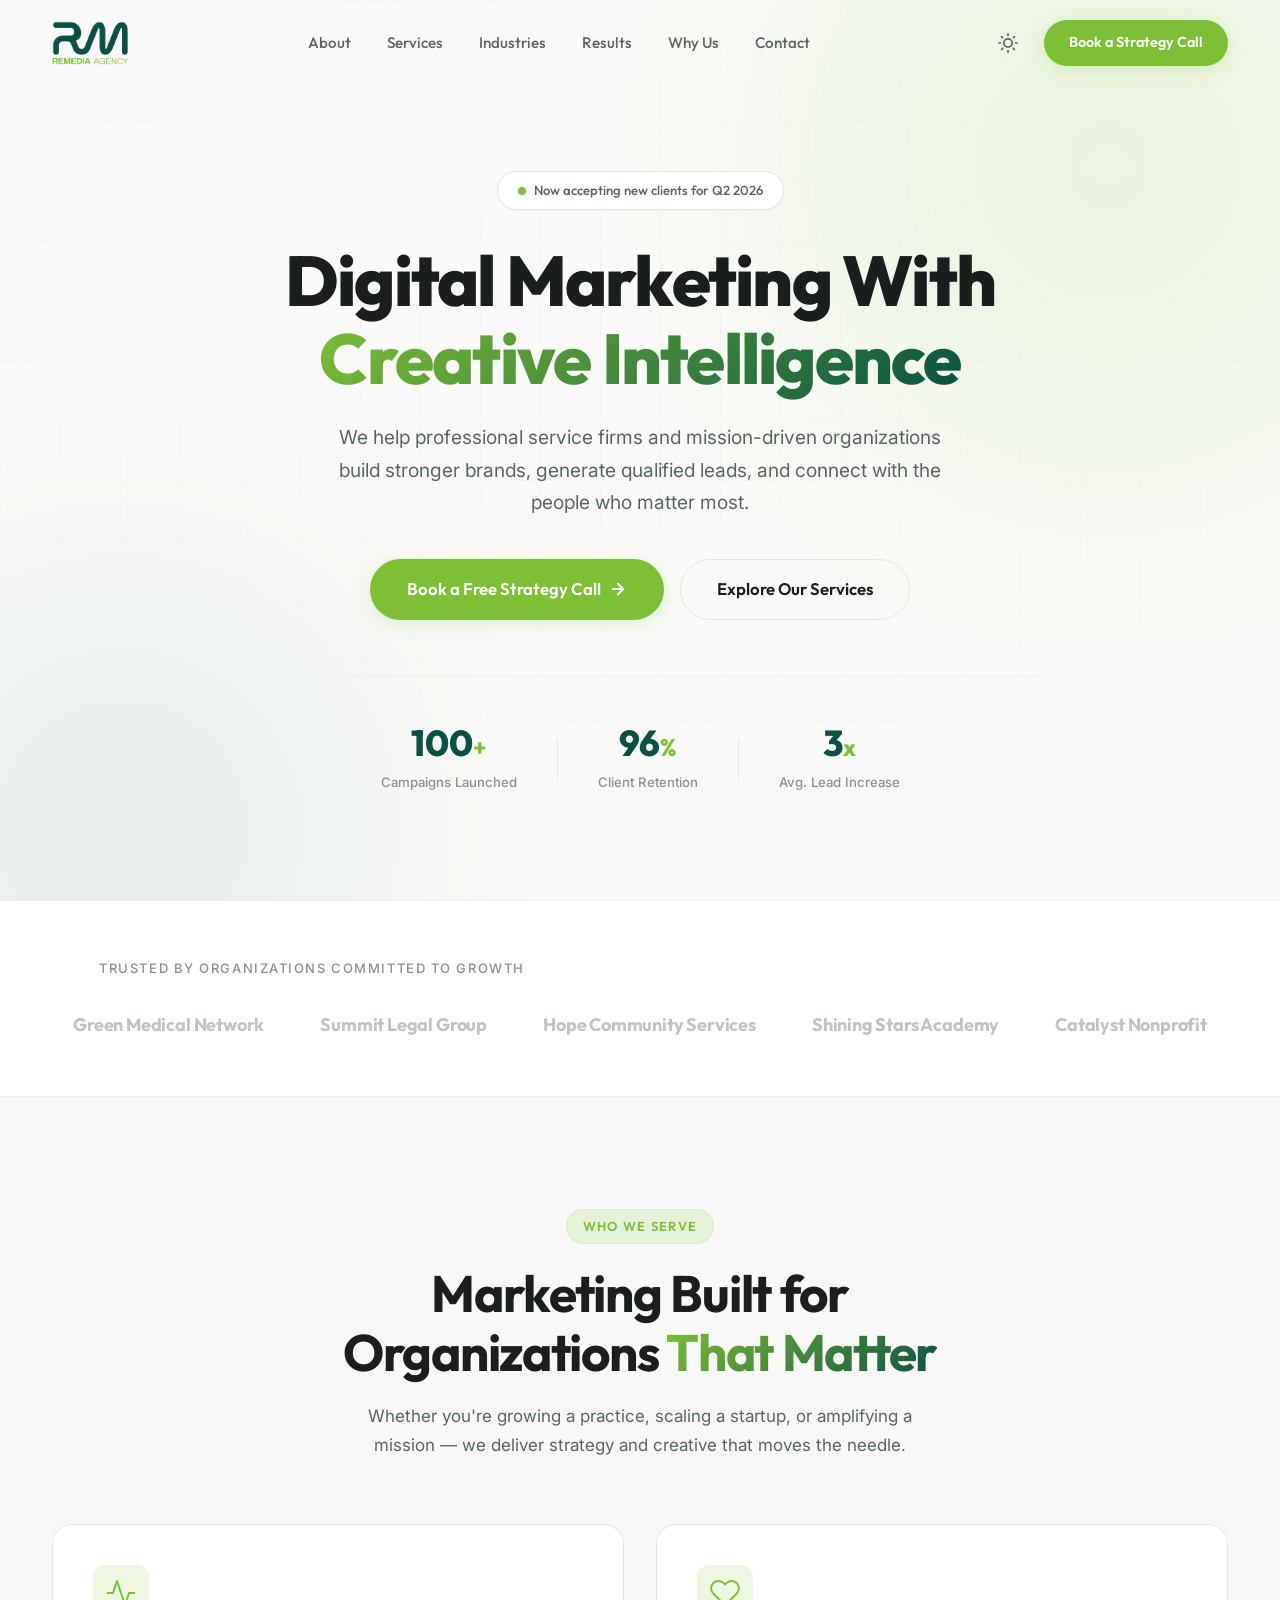
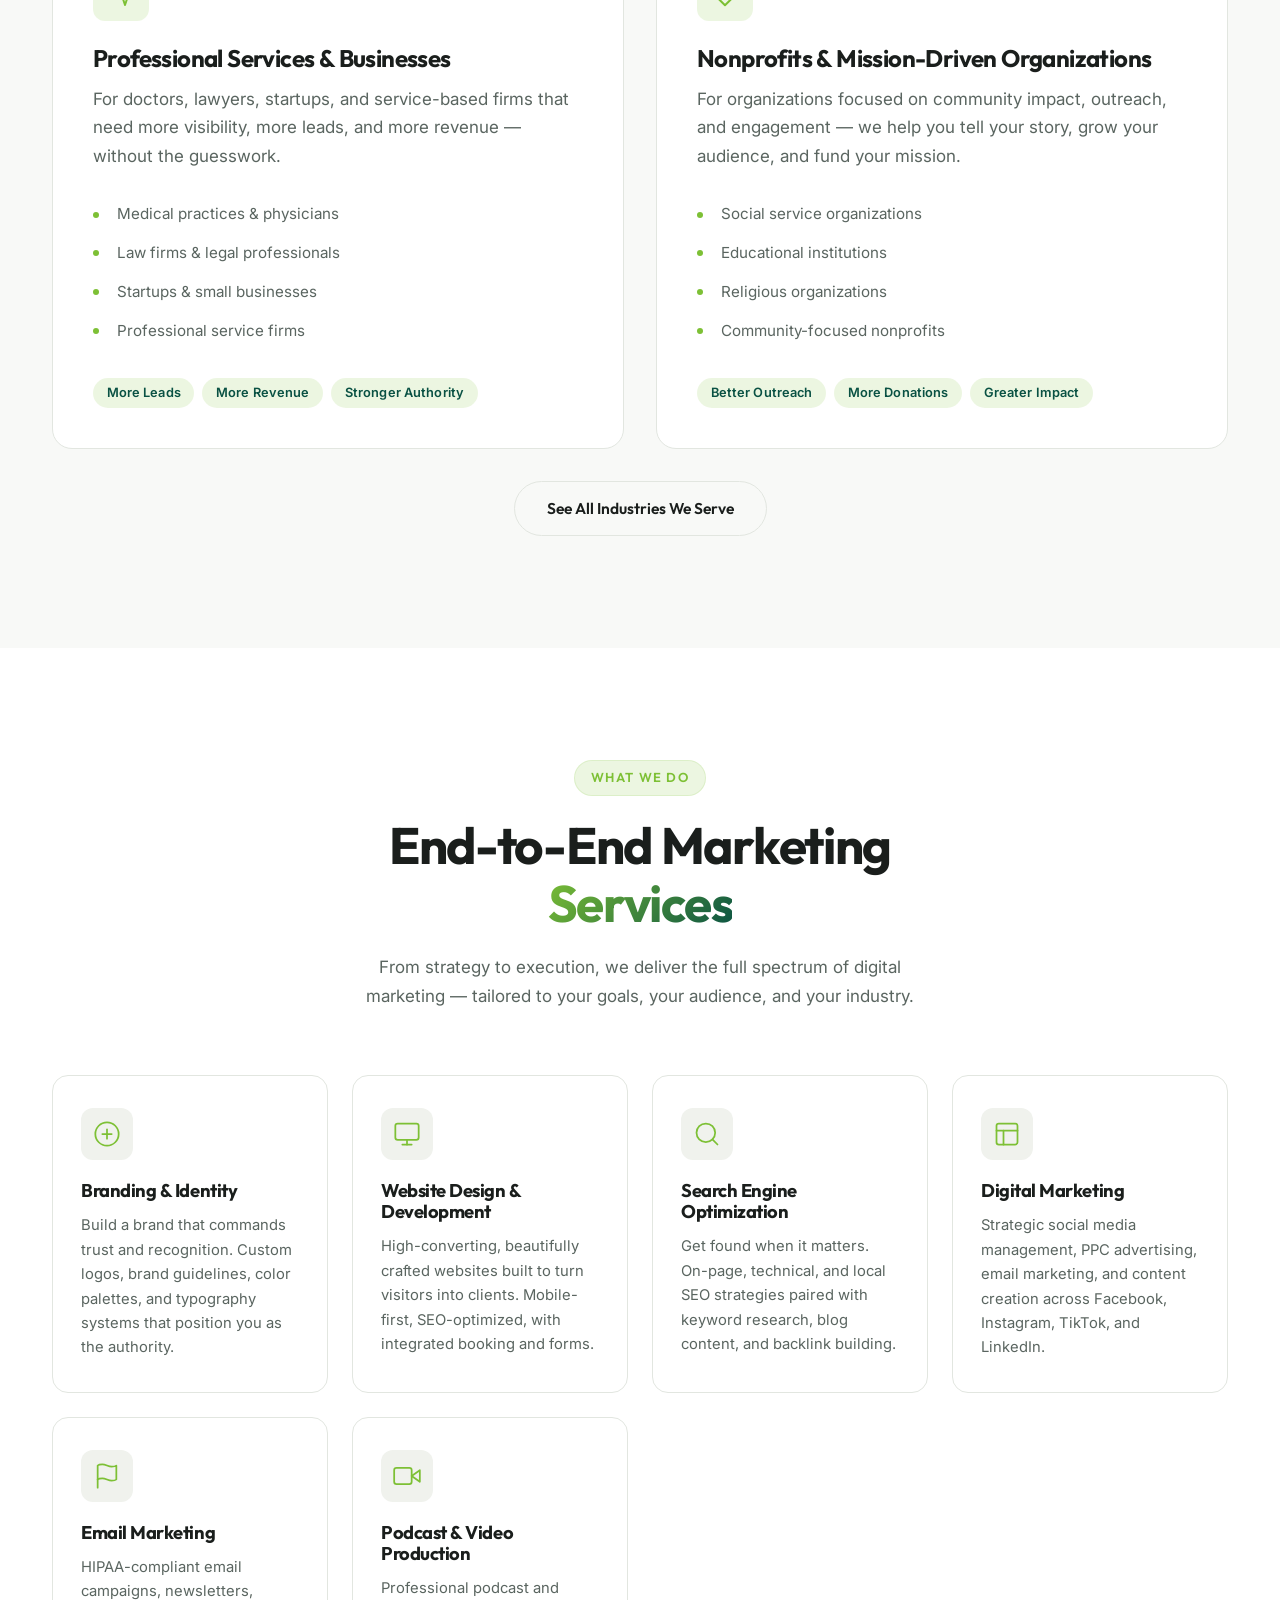
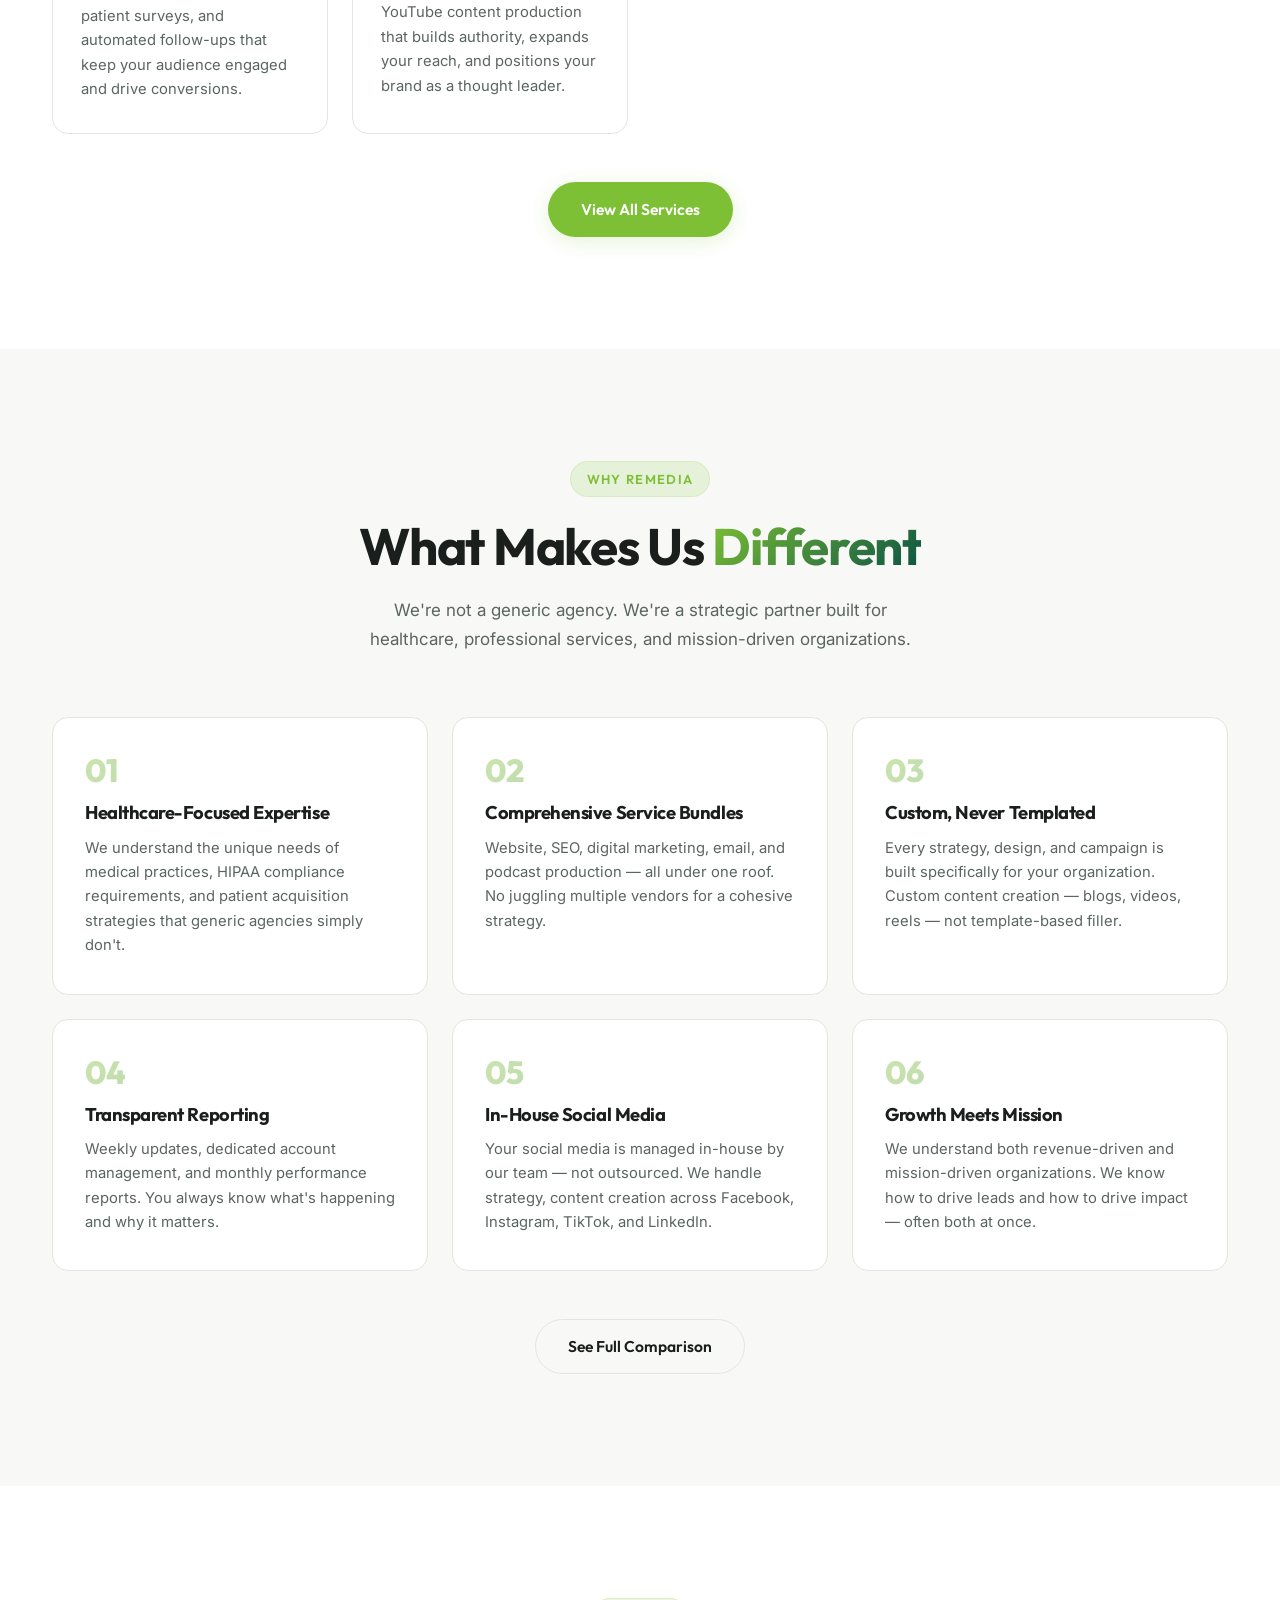
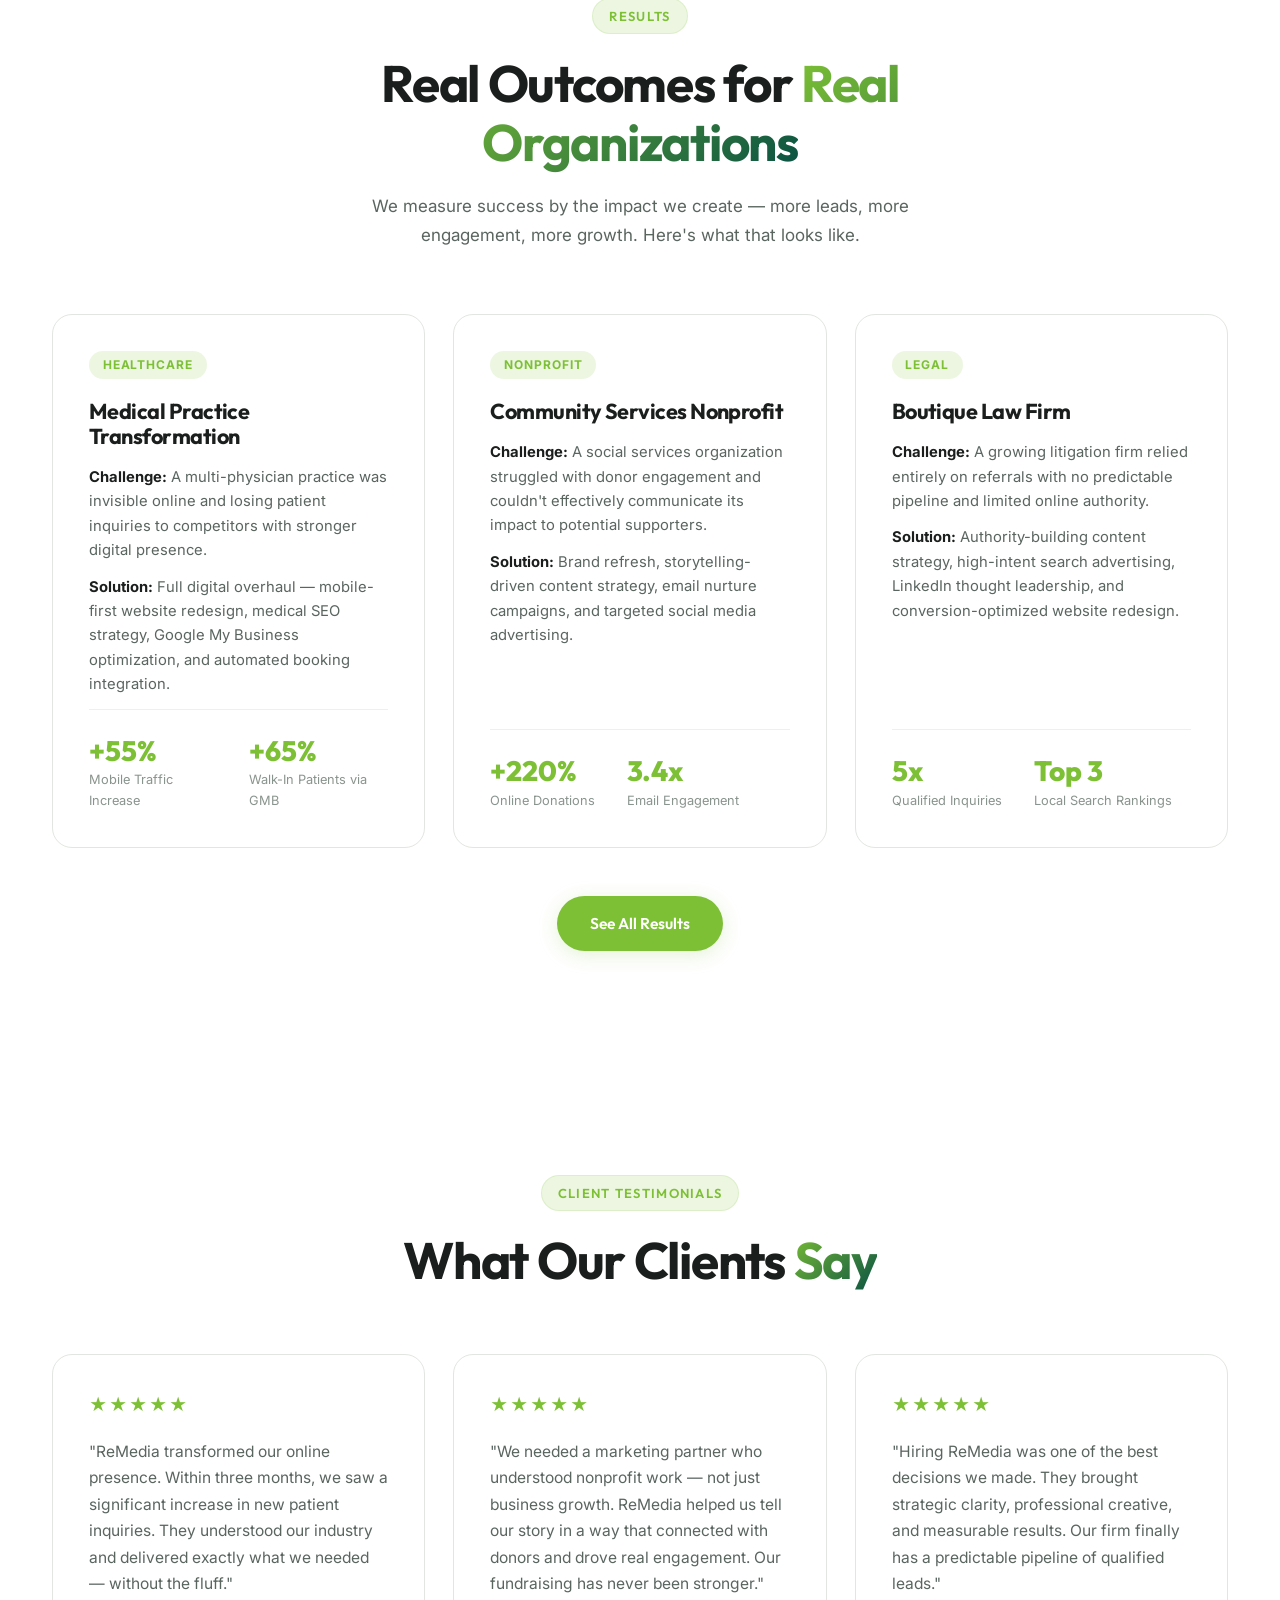
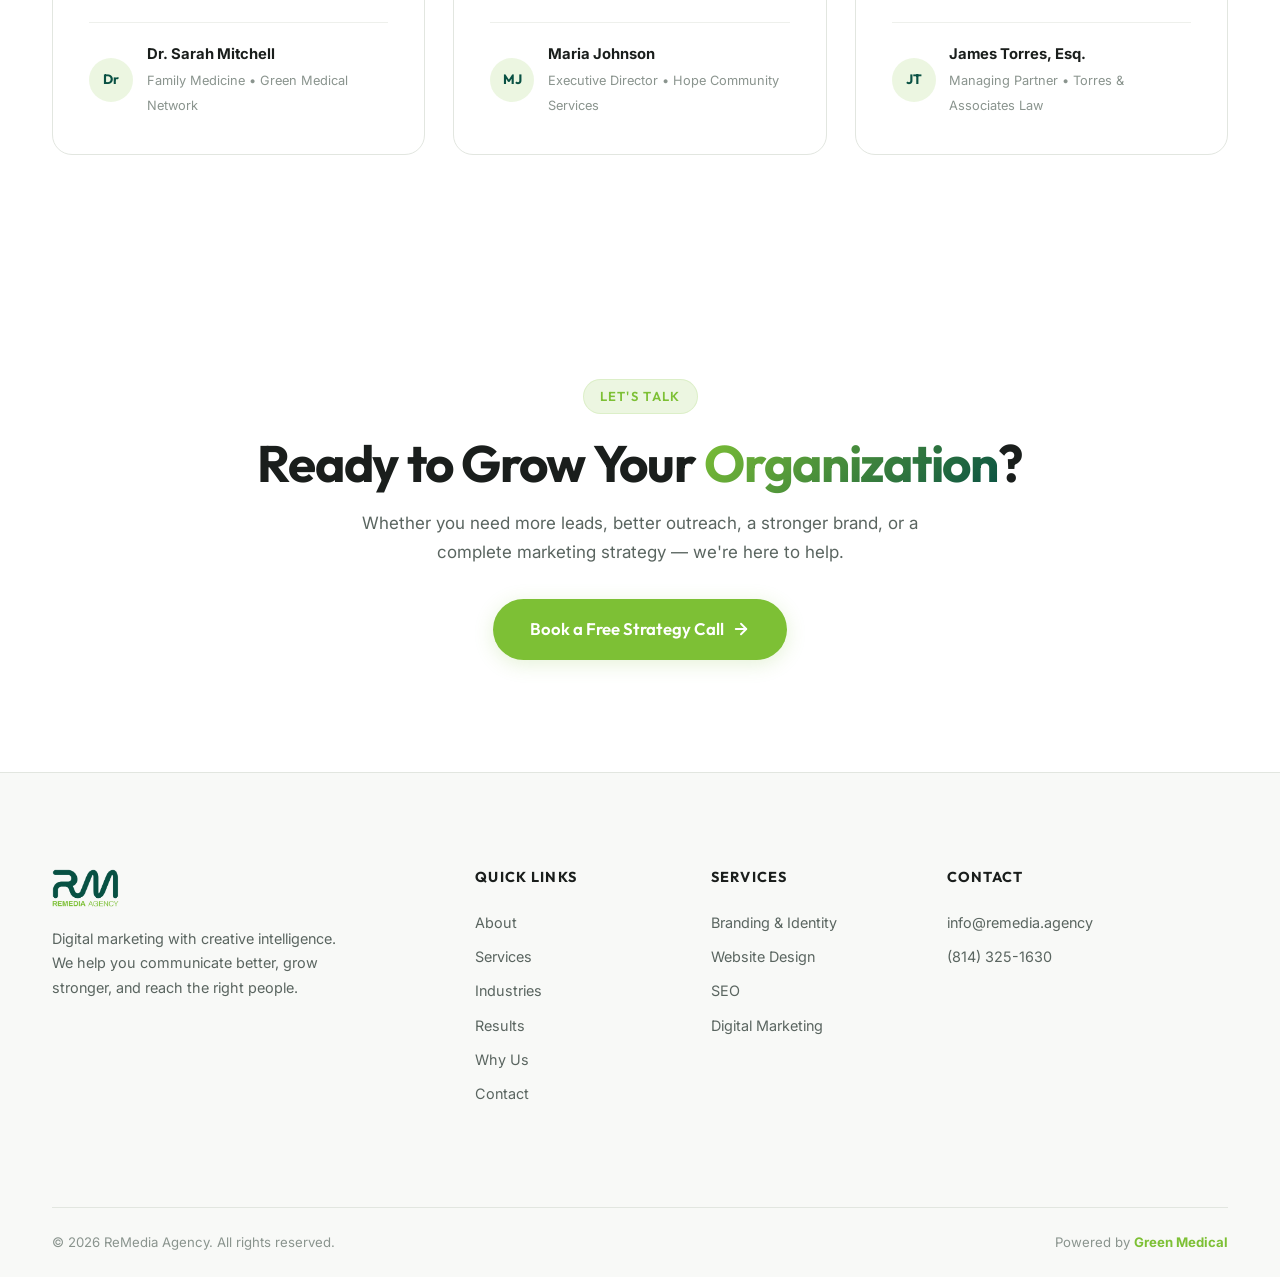
==== commit 71b16dd5: "Update contact email to info@remedia.agency across all pages" ====
--- a/index.html
+++ b/index.html
@@ -565,7 +565,7 @@
         </div>
         <div class="footer-links">
           <h4>Contact</h4>
-          <a href="mailto:info.remedia.agency@gmail.com">info.remedia.agency@gmail.com</a>
+          <a href="mailto:info@remedia.agency">info@remedia.agency</a>
           <a href="tel:8143251630">(814) 325-1630</a>
         </div>
       </div>
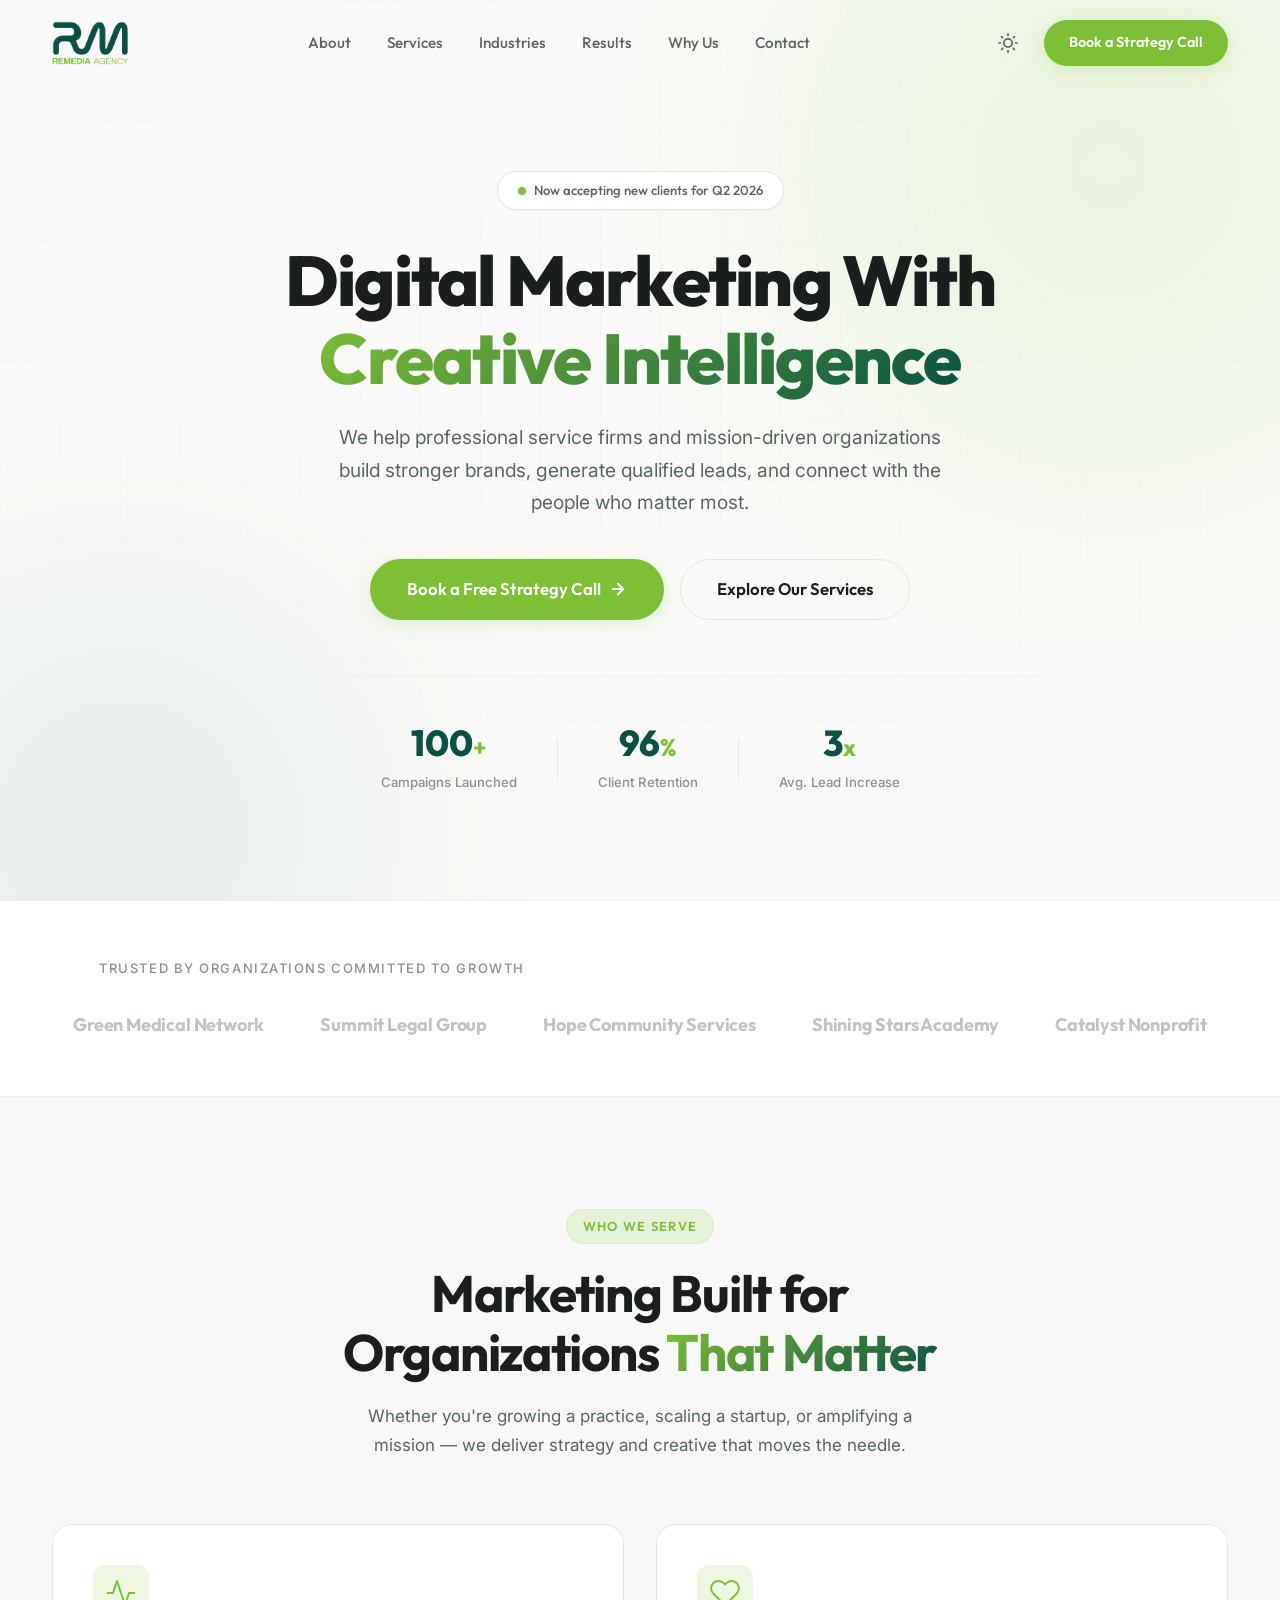
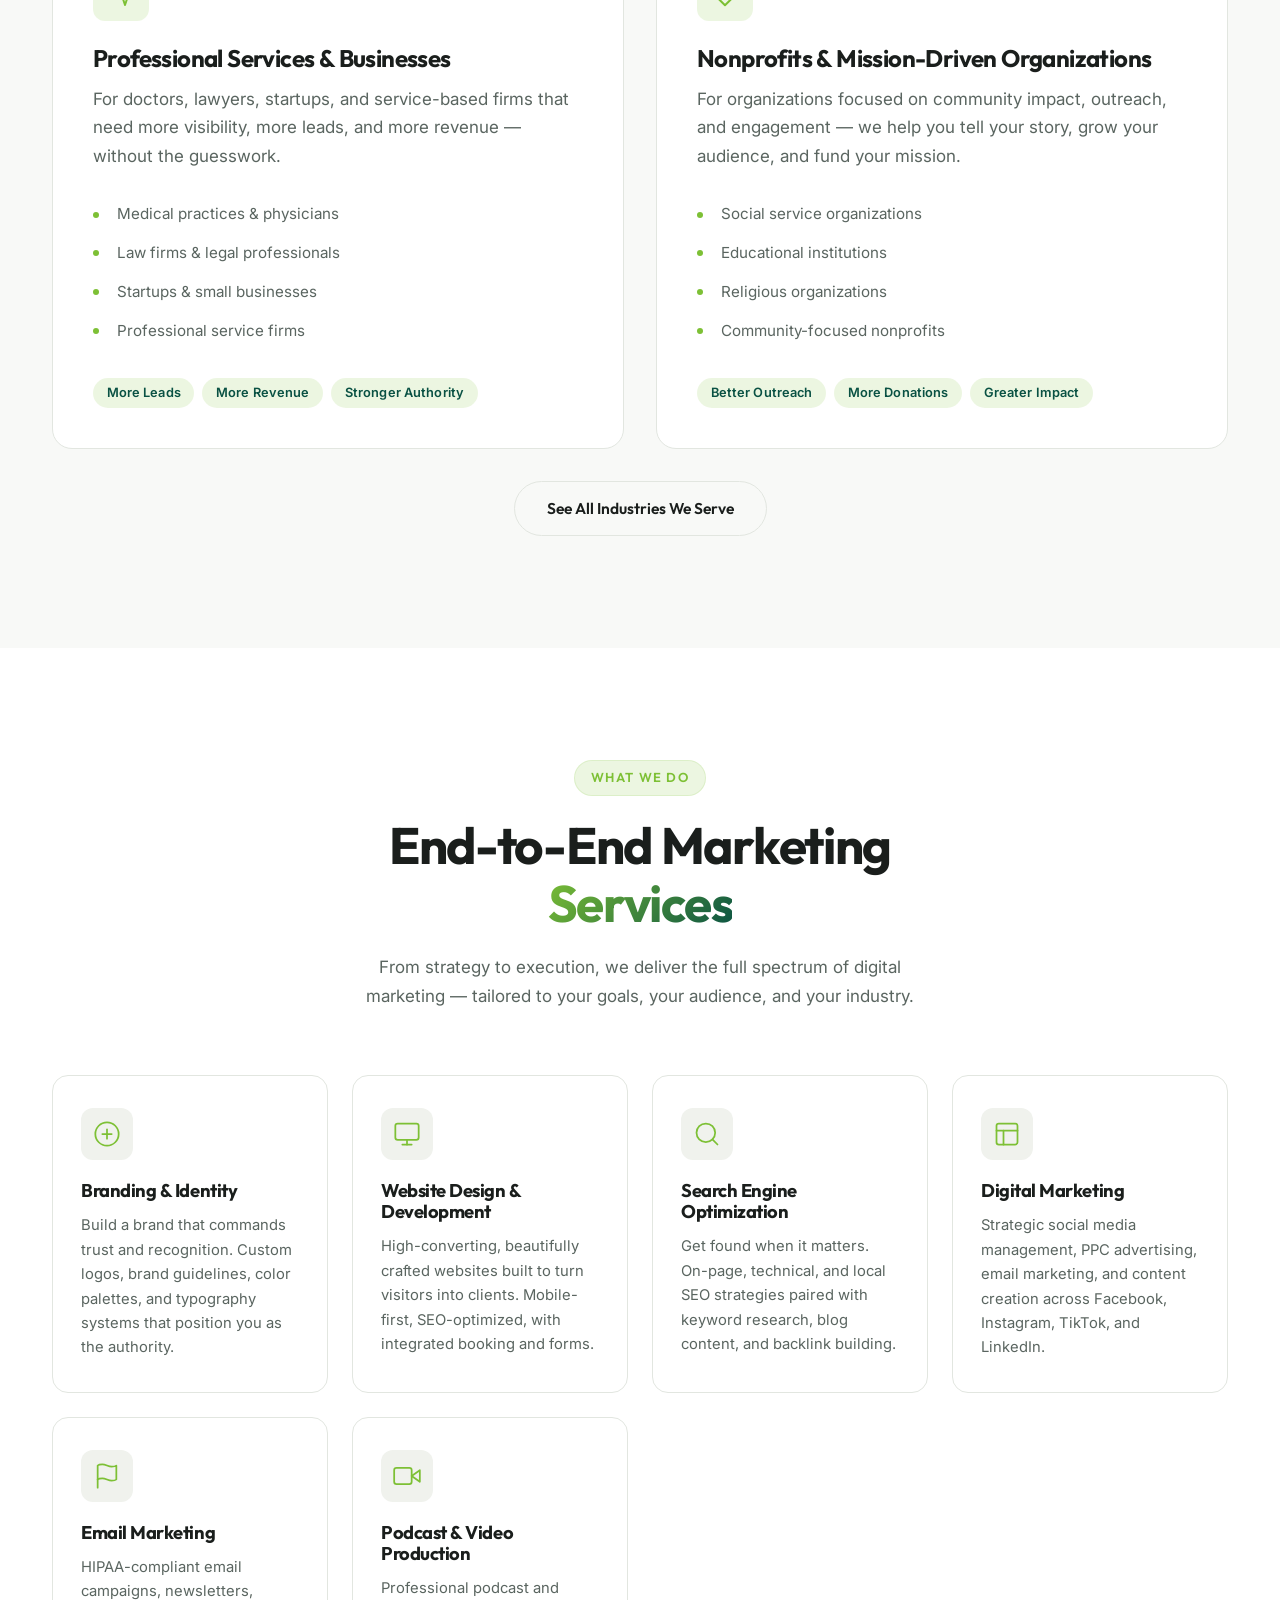
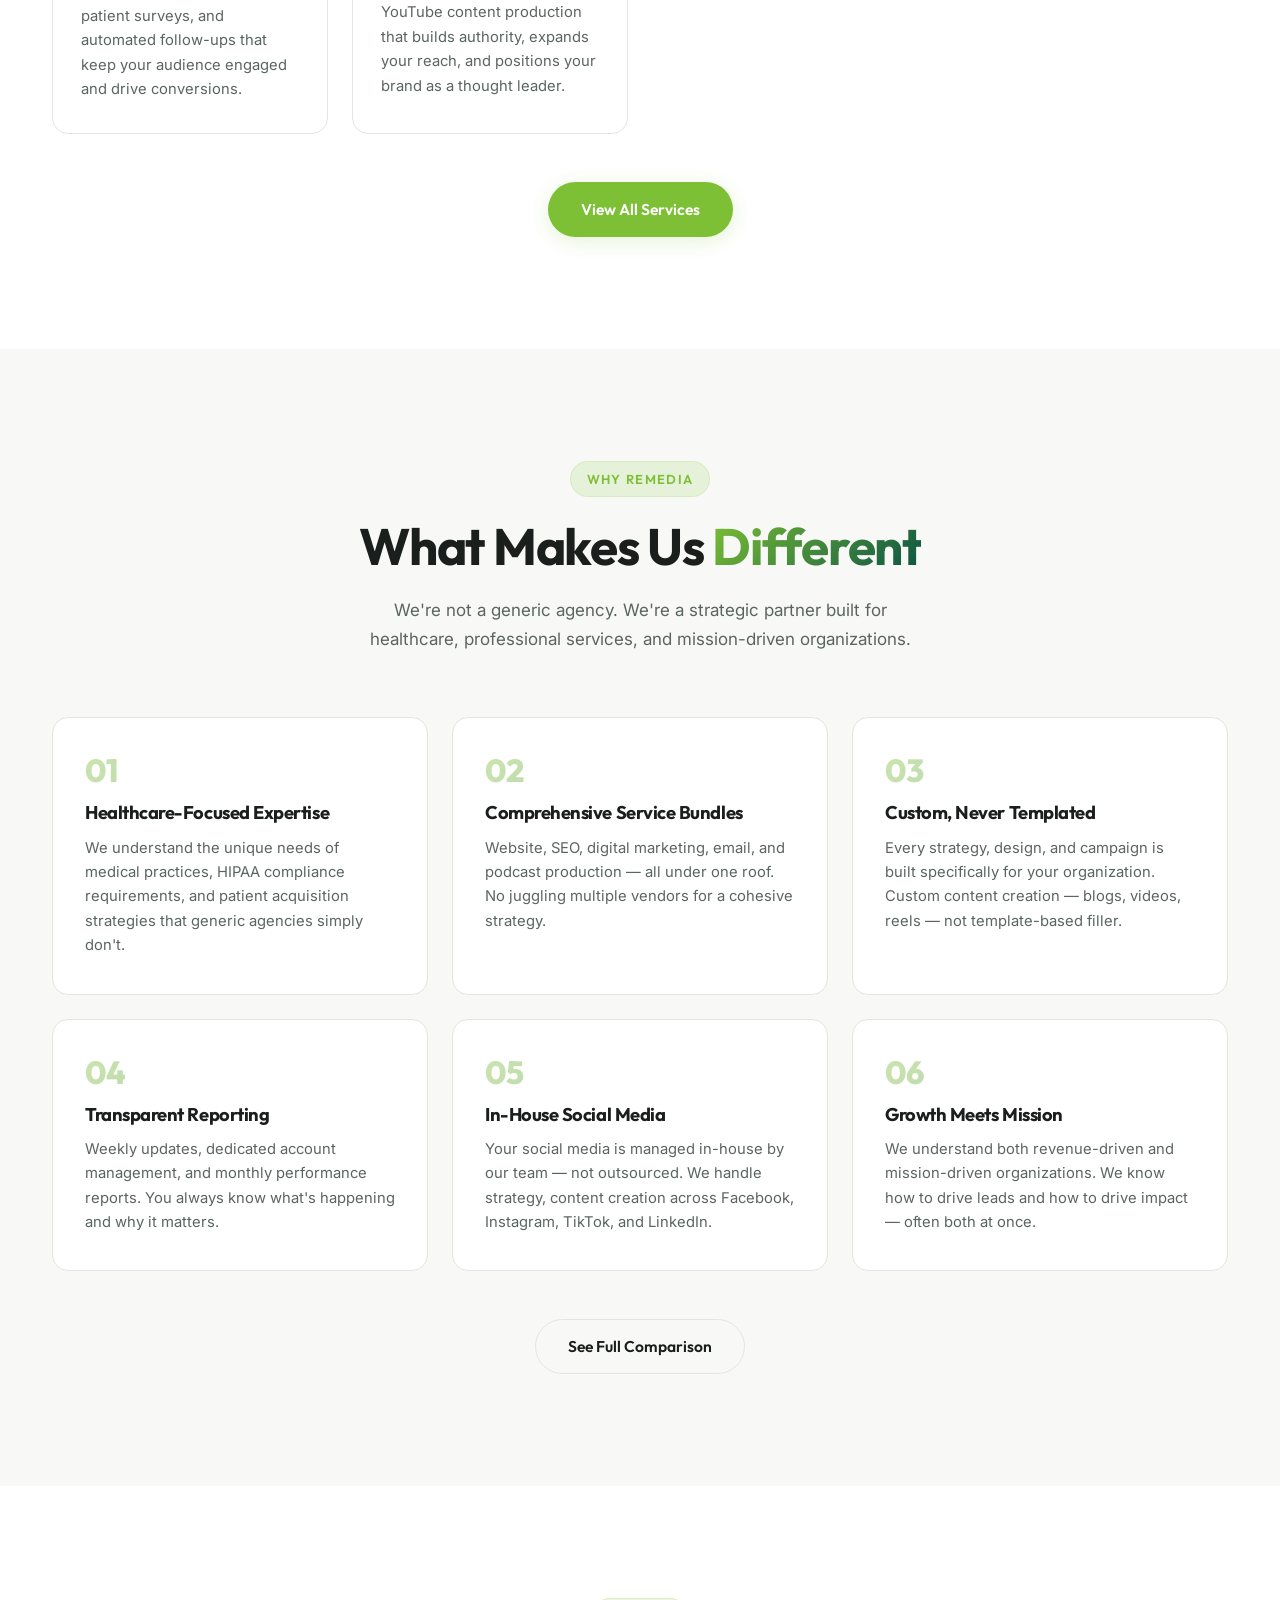
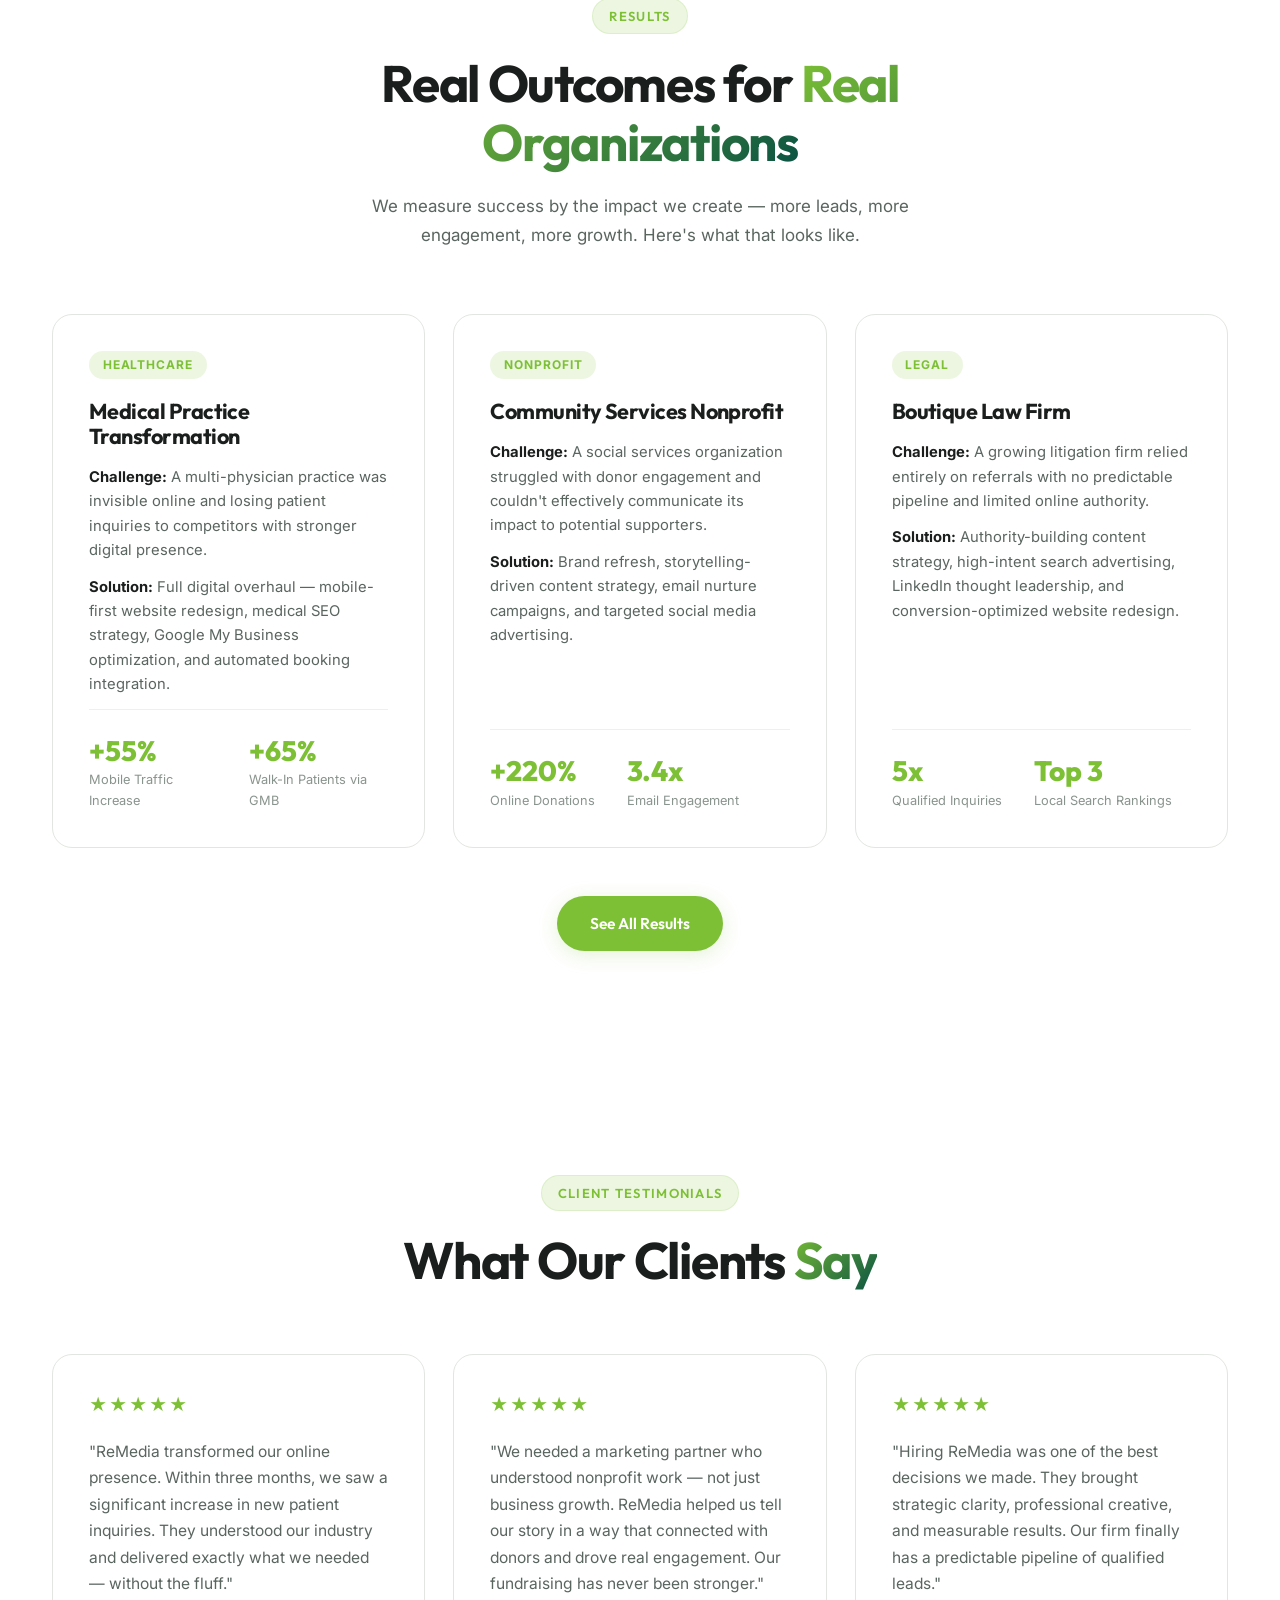
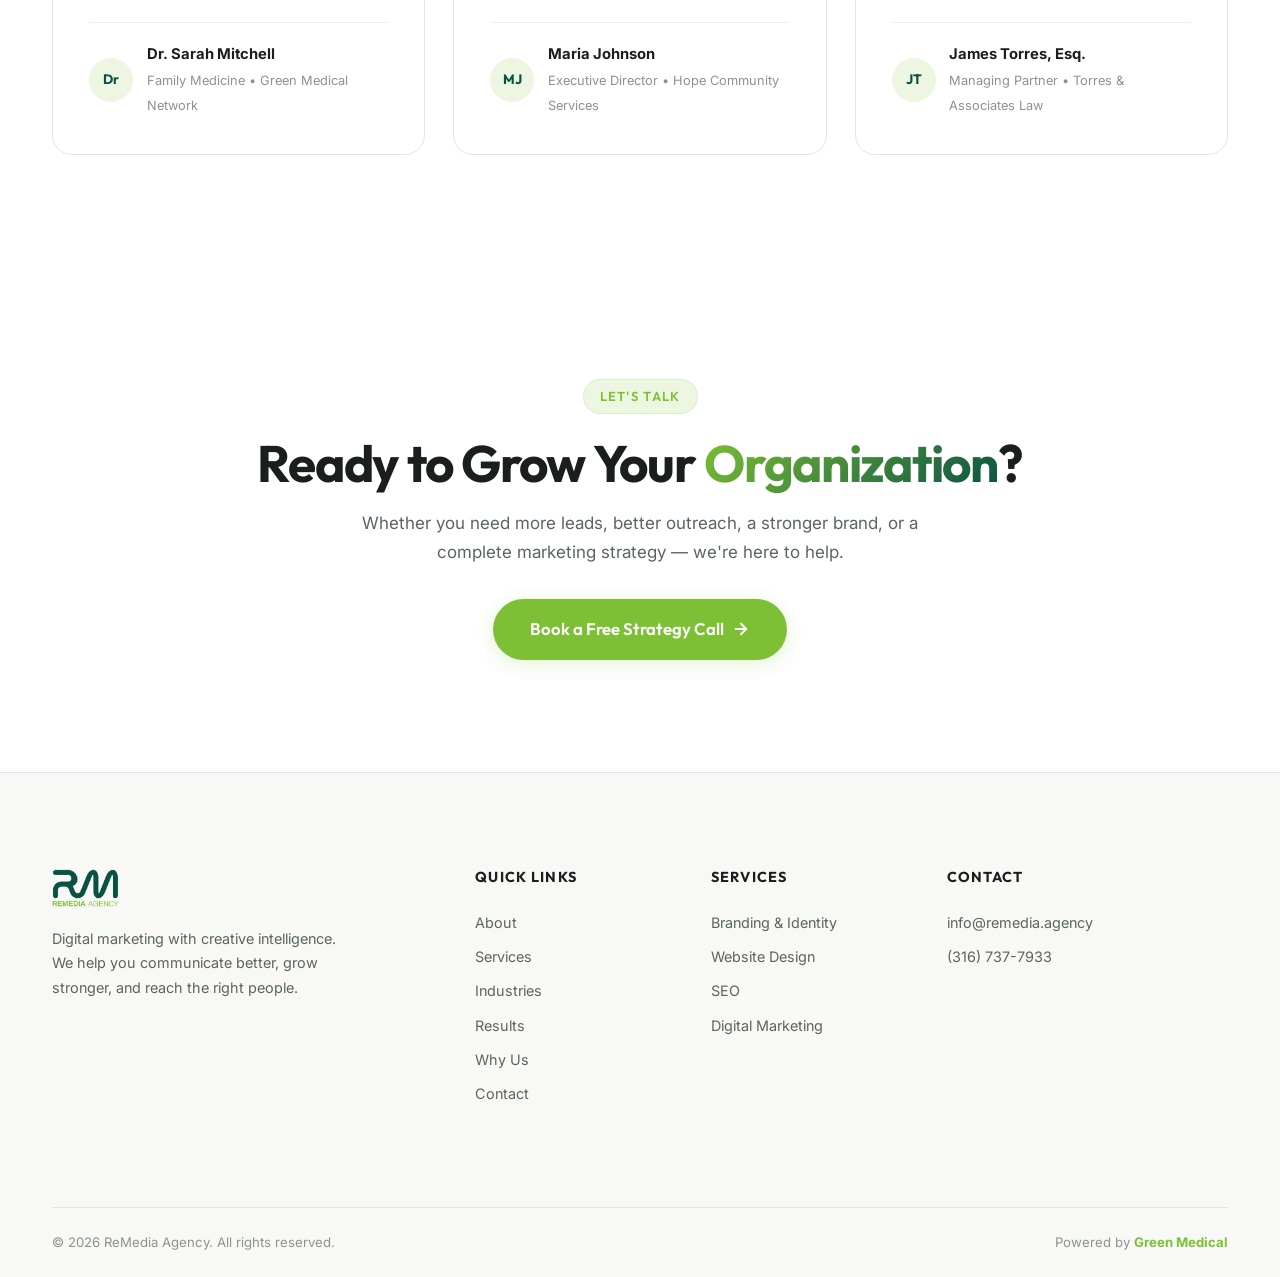
==== commit f7e9dc61: "Update phone number to (316) 737-7933 sitewide" ====
--- a/index.html
+++ b/index.html
@@ -566,7 +566,7 @@
         <div class="footer-links">
           <h4>Contact</h4>
           <a href="mailto:info@remedia.agency">info@remedia.agency</a>
-          <a href="tel:8143251630">(814) 325-1630</a>
+          <a href="tel:3167377933">(316) 737-7933</a>
         </div>
       </div>
       <div class="footer-bottom">
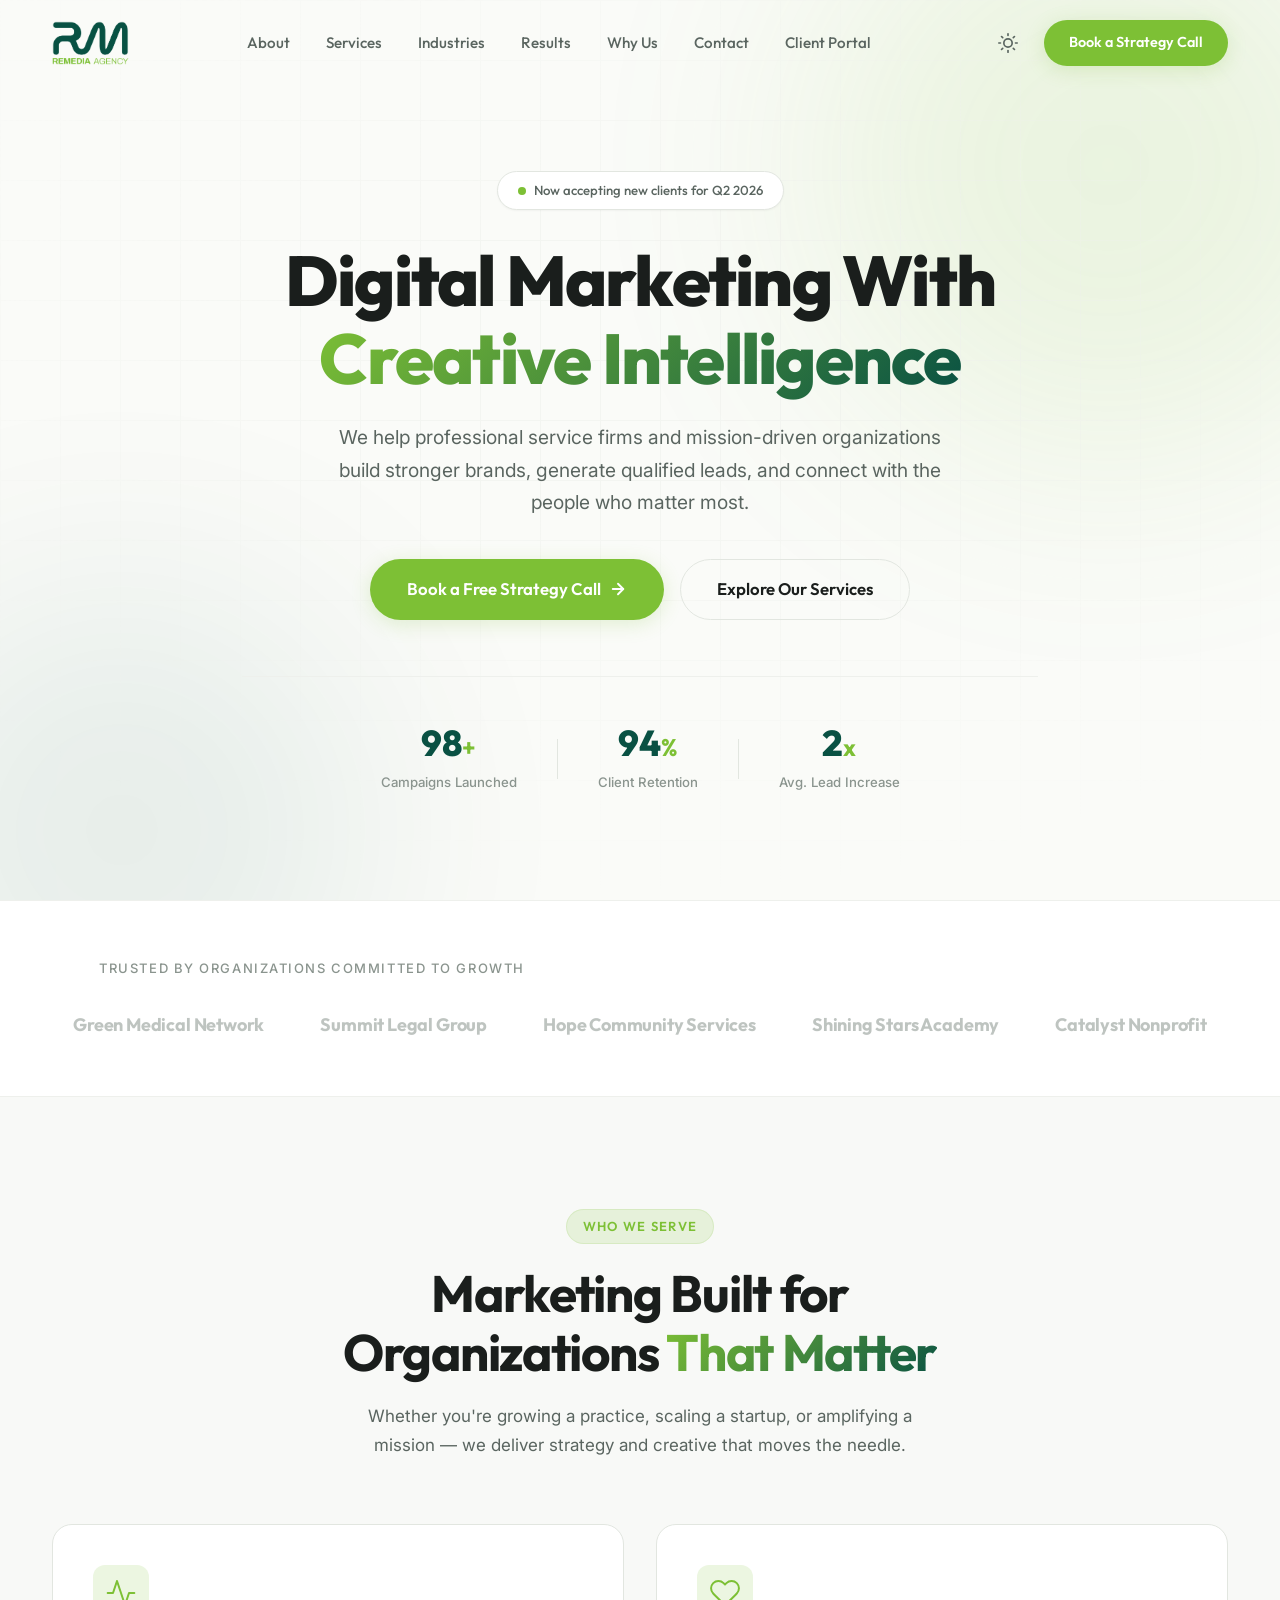
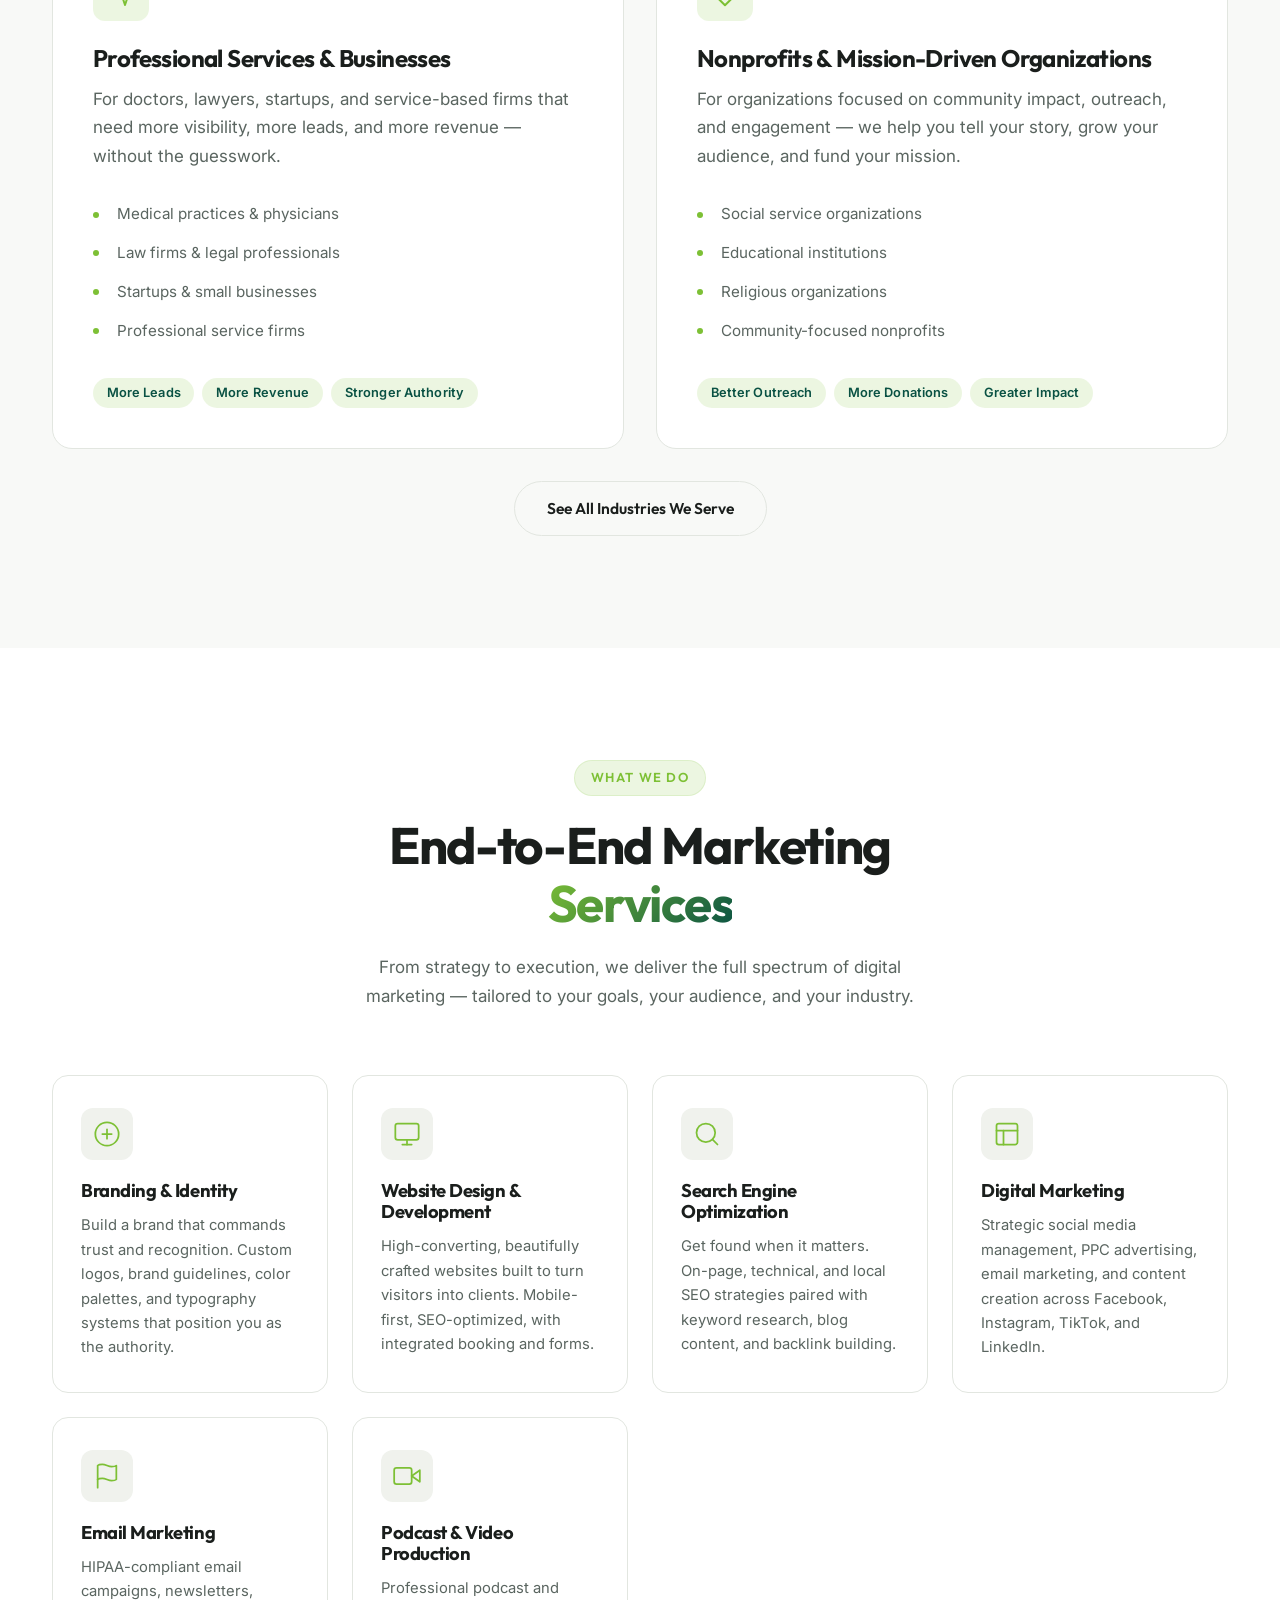
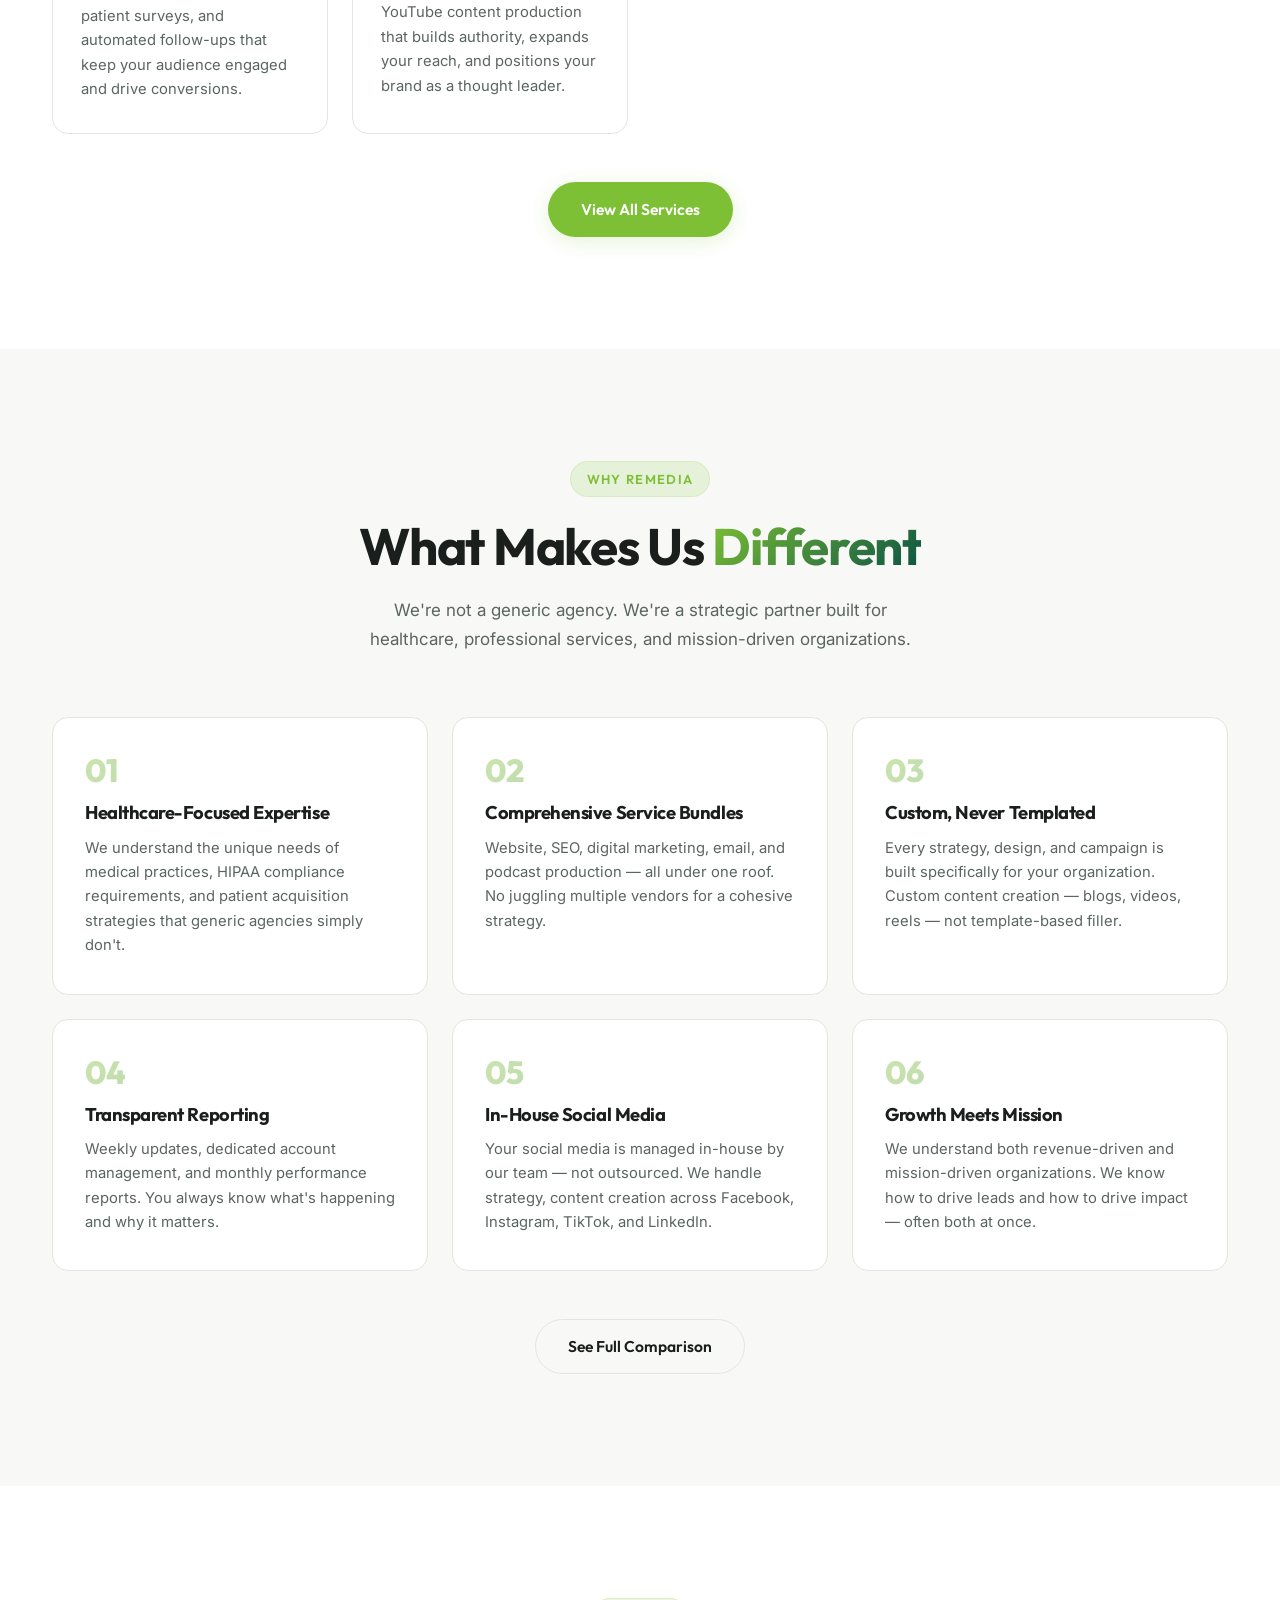
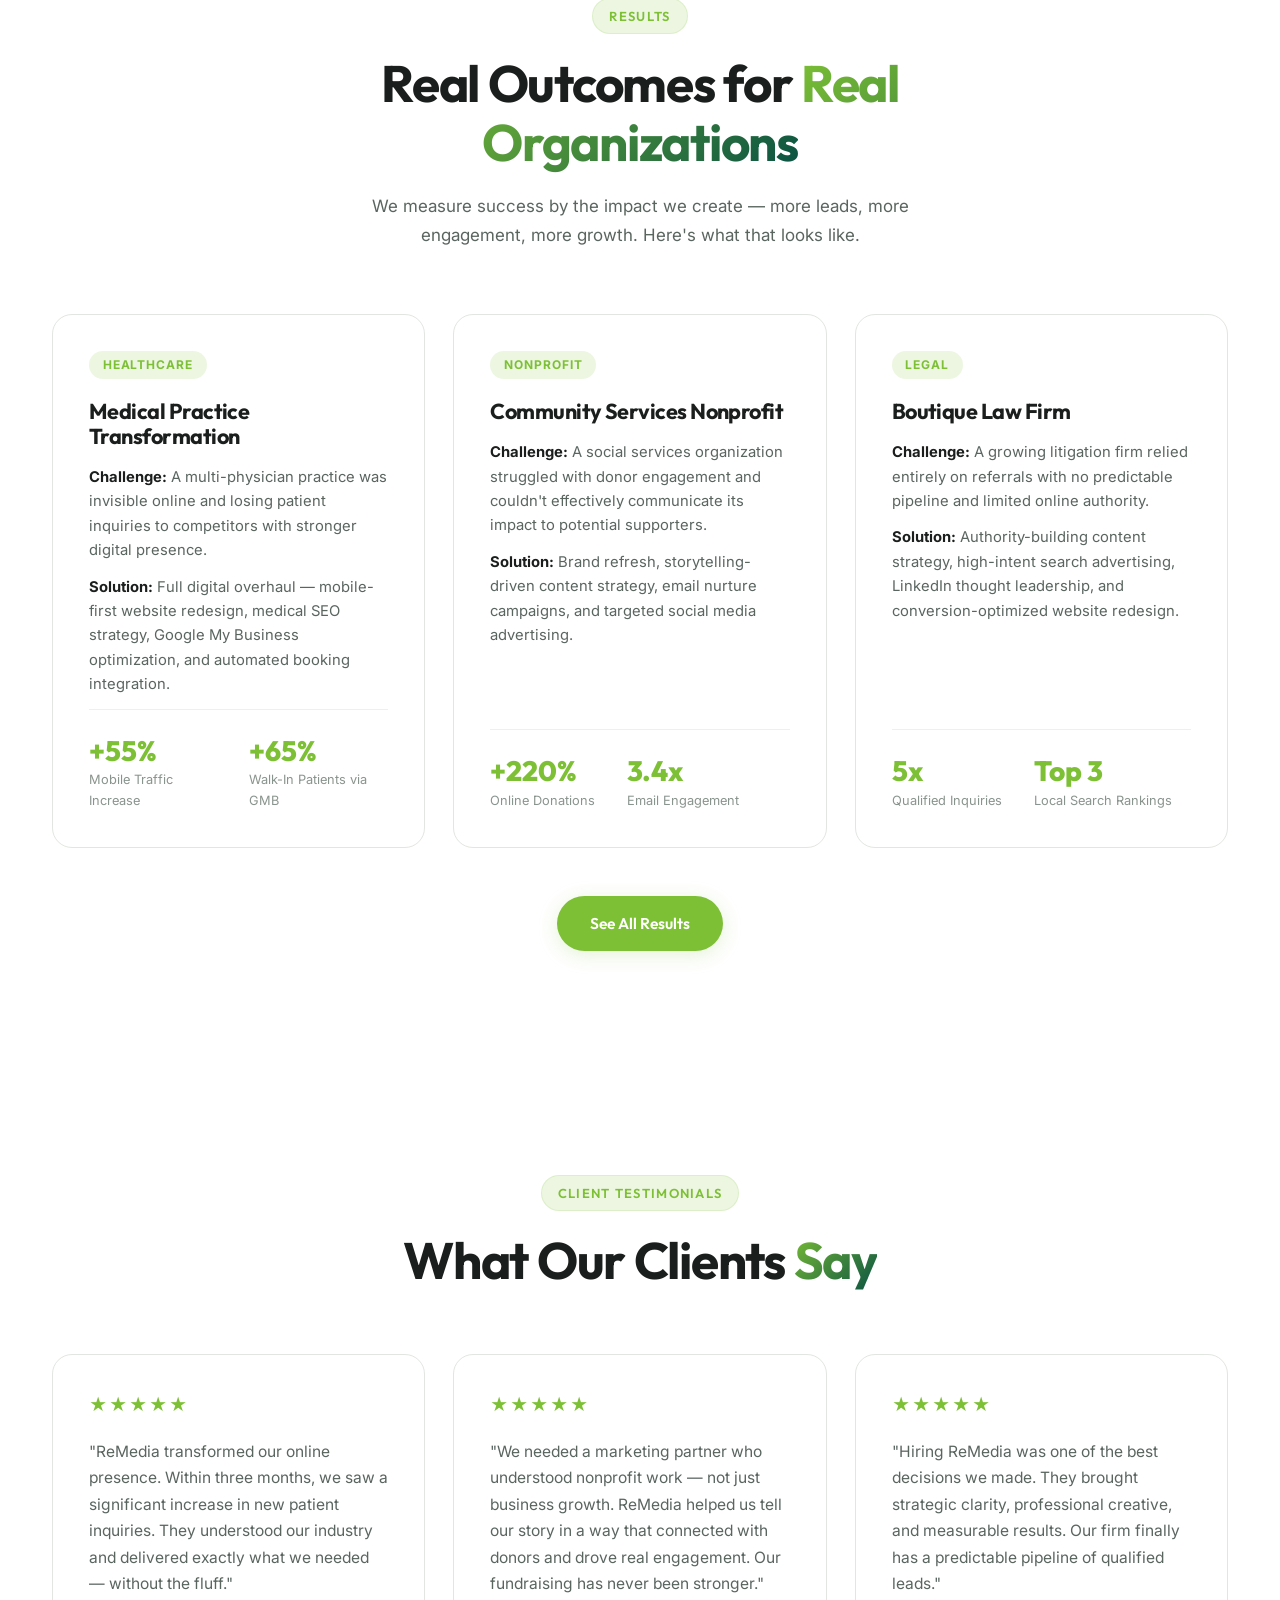
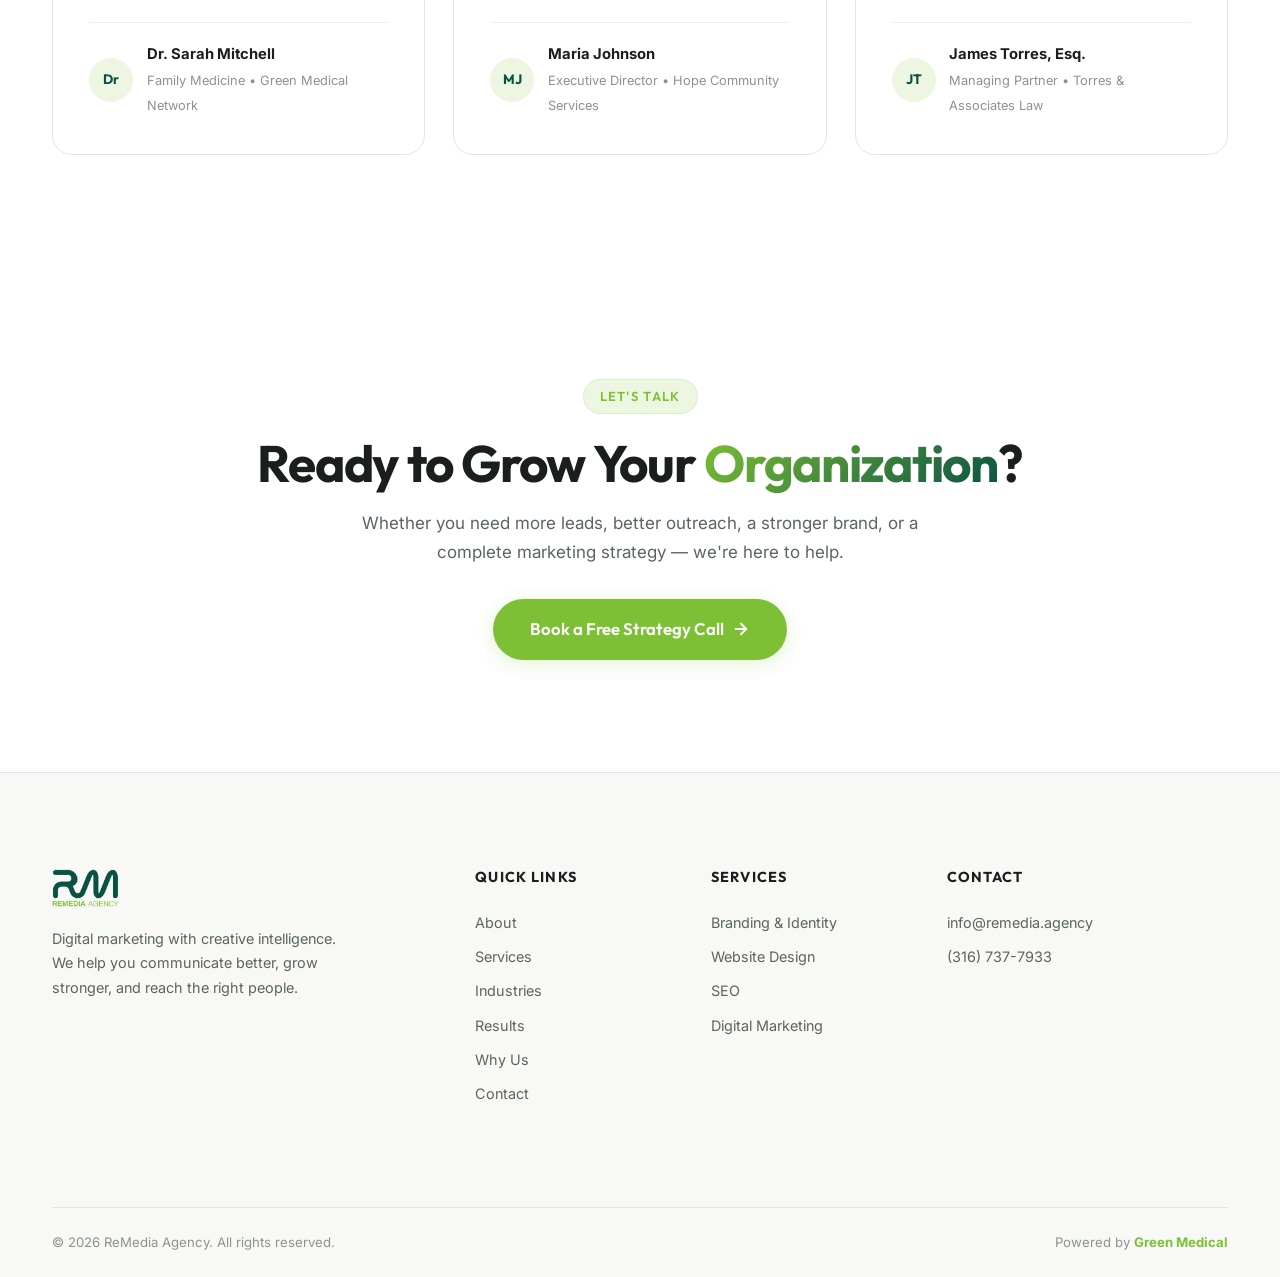
==== commit f4963218: "Update login page to client portal and update nav" ====
--- a/index.html
+++ b/index.html
@@ -36,6 +36,7 @@
         <a href="results.html">Results</a>
         <a href="why-remedia.html">Why Us</a>
         <a href="contact.html">Contact</a>
+        <a href="clientportal.html">Client Portal</a>
       </nav>
 
       <div class="nav-actions">
@@ -73,6 +74,7 @@
         <a href="results.html">Results</a>
         <a href="why-remedia.html">Why Us</a>
         <a href="contact.html">Contact</a>
+        <a href="clientportal.html">Client Portal</a>
         <a href="contact.html" class="btn btn-primary" style="margin-top: 1rem; text-align: center;">Book a Strategy
           Call</a>
       </nav>
